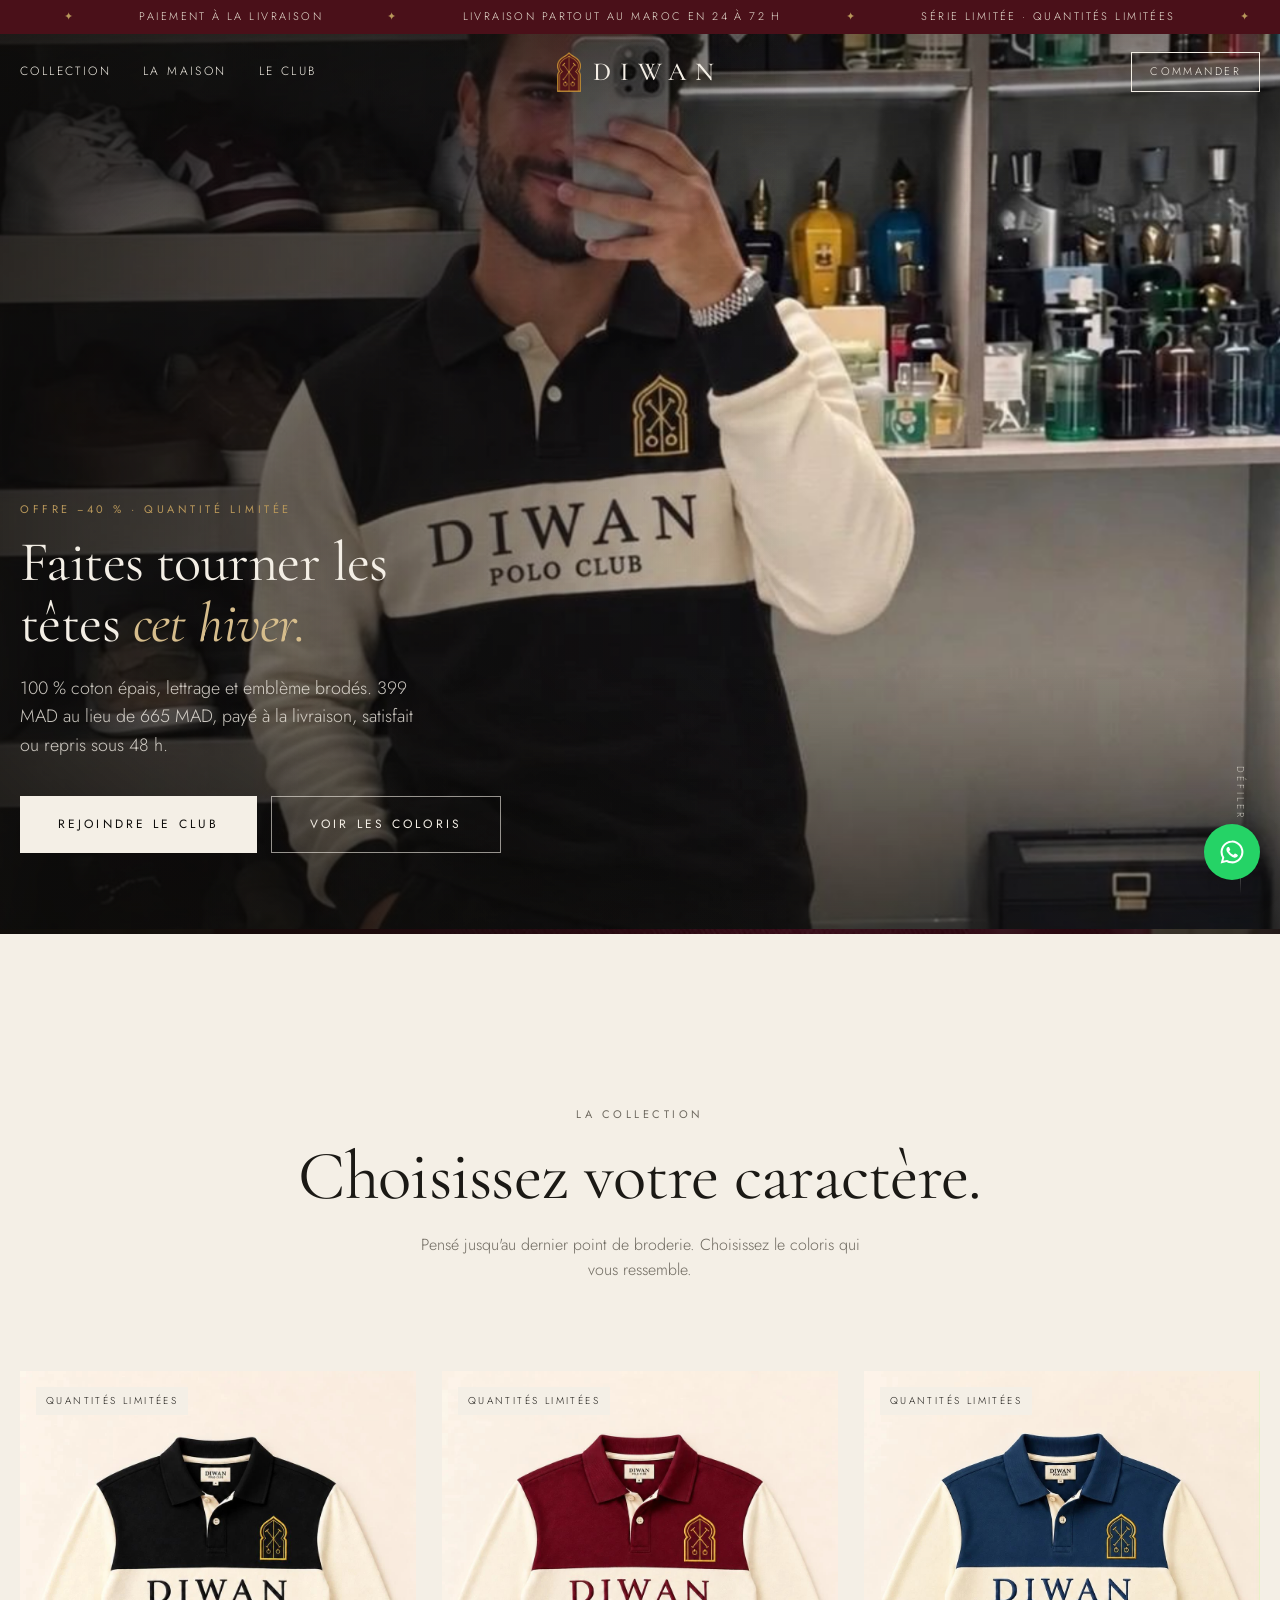
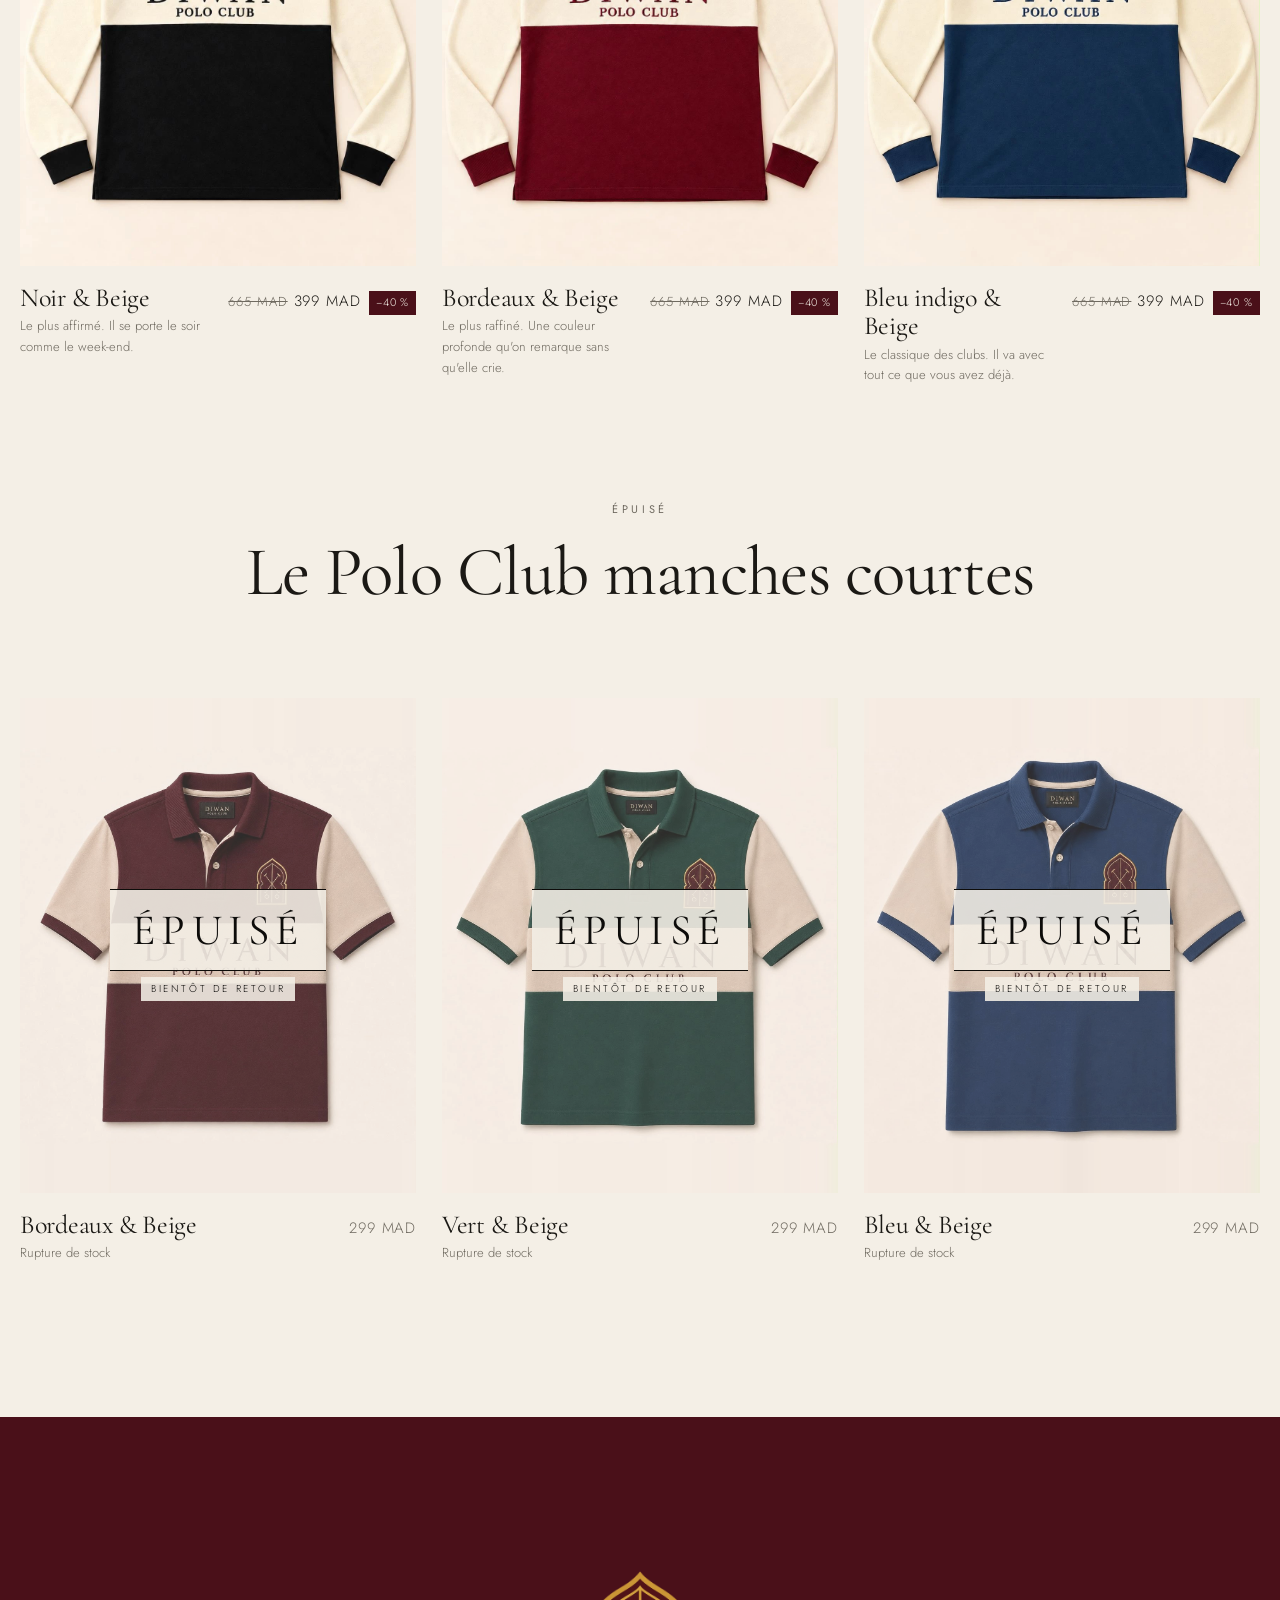
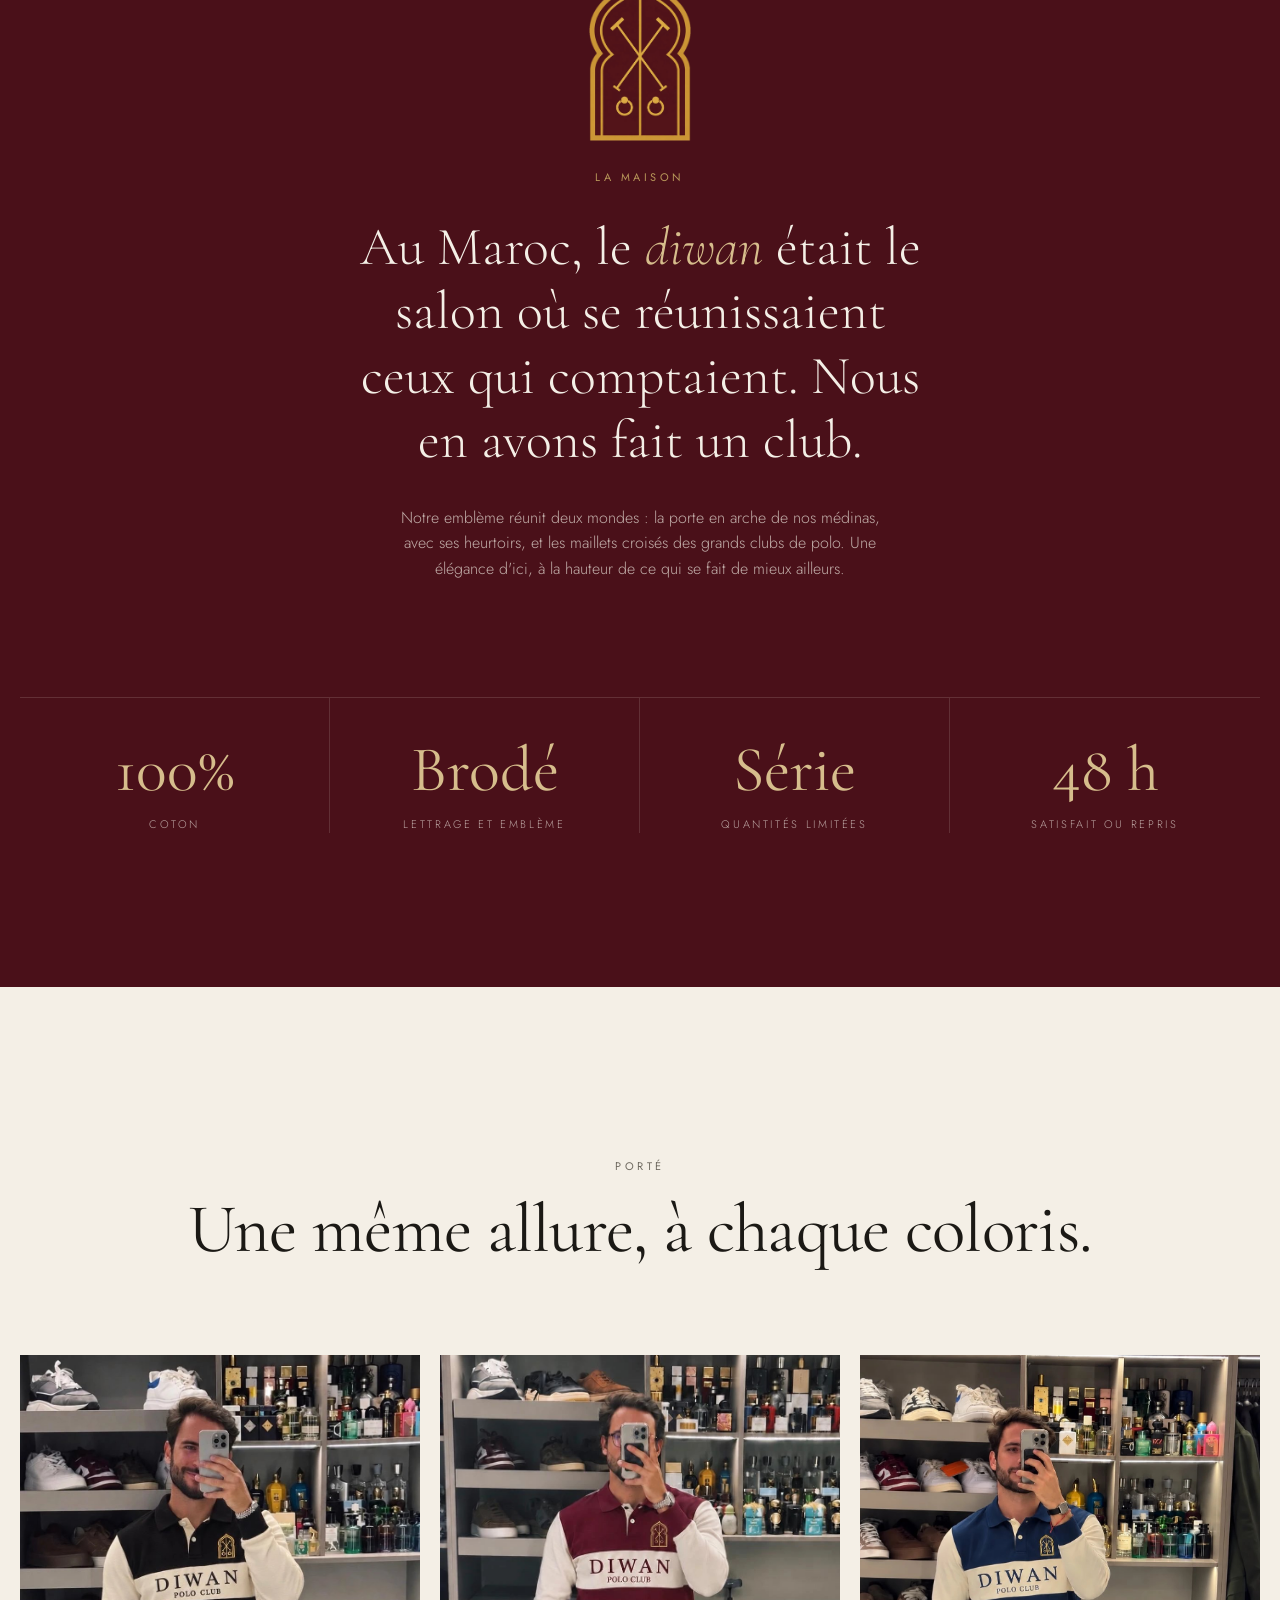
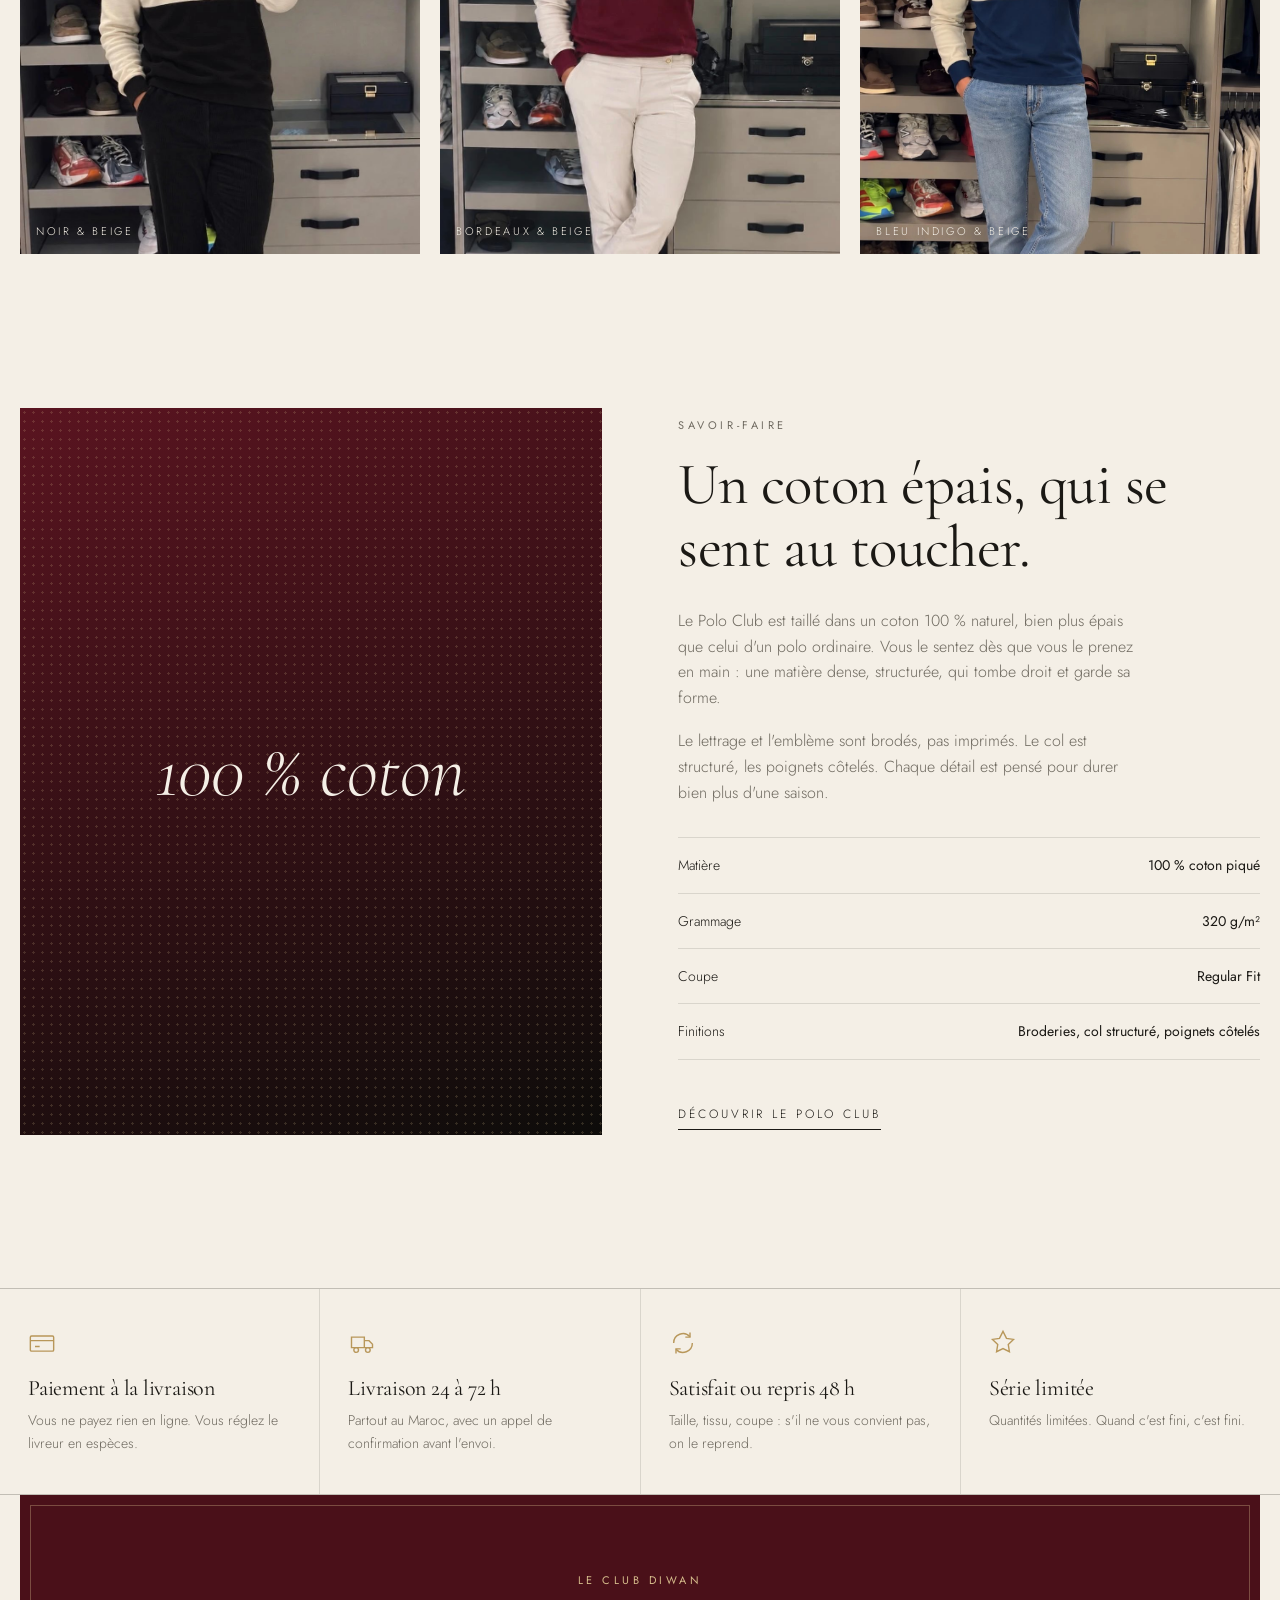
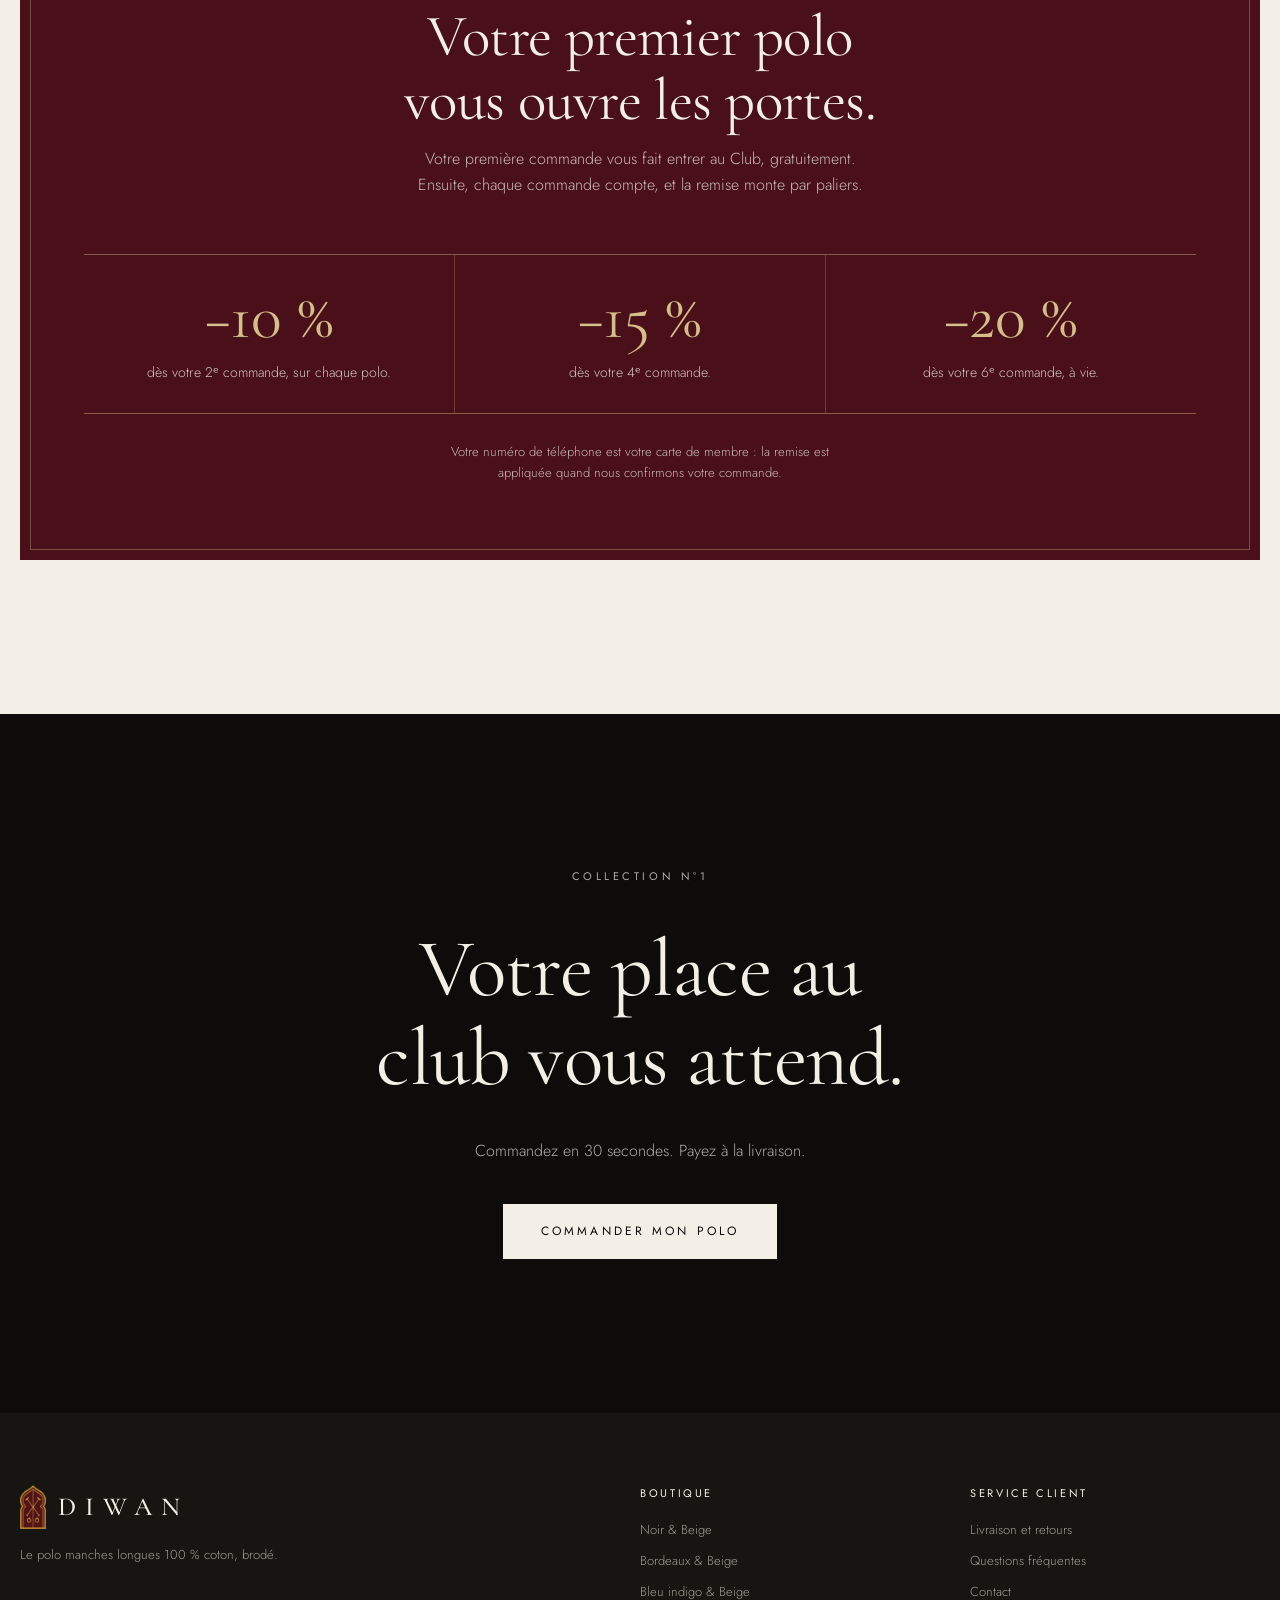
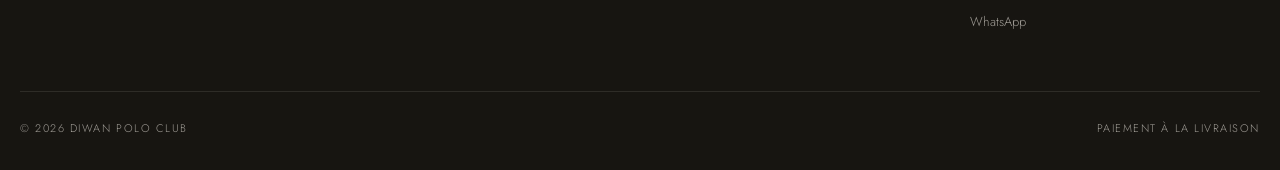
==== index.html @ 4f738c76 "Accueil : lecture de la vidéo plus robuste sur iPhone (muet et inline posés avant la source, lecture" ====
<!doctype html>
<html lang="fr">
<head>
  <meta charset="utf-8">
  <meta name="viewport" content="width=device-width, initial-scale=1, viewport-fit=cover">
  <title>DIWAN POLO CLUB · Faites tourner les têtes cet hiver</title>
  <meta name="description" content="Polo manches longues 100 % coton, épais et brodé. Série limitée, quantités limitées. Paiement à la livraison.">
  <meta property="og:title" content="DIWAN POLO CLUB">
  <meta property="og:description" content="Faites tourner les têtes cet hiver. −40 %, quantité limitée. 100 % coton, brodé, payé à la livraison.">
  <meta property="og:image" content="https://diwanclub.ma/assets/bordeaux-face.jpg">
  <link rel="canonical" href="https://diwanclub.ma/">
  <meta name="theme-color" content="#4a1019">
  <link rel="icon" type="image/png" href="assets/favicon.png">
  <link rel="apple-touch-icon" href="assets/apple-touch-icon.png">
  <link rel="preconnect" href="https://fonts.googleapis.com">
  <link rel="preconnect" href="https://fonts.gstatic.com" crossorigin>
  <link href="https://fonts.googleapis.com/css2?family=Cormorant+Garamond:ital,wght@0,400;0,500;0,600;1,400&family=Jost:wght@300;400;500&display=swap" rel="stylesheet">
  <link rel="stylesheet" href="css/style.css?v=58">
  <script type="application/ld+json">{"@context":"https://schema.org","@type":"OnlineStore","name":"DIWAN POLO CLUB","url":"https://diwanclub.ma/","logo":"https://diwanclub.ma/assets/logo.png","areaServed":"MA"}</script>
</head>
<body data-page="accueil">

  <div class="annonce"><div class="annonce-piste"></div></div>

  <header class="entete sur-video">
    <div class="wrap">
      <nav class="nav">
        <a href="#collection-section">Collection</a>
        <a href="#maison">La Maison</a>
        <a href="#club">Le Club</a>
      </nav>
      <a href="index.html" class="logo" aria-label="DIWAN POLO CLUB, accueil">
        <img class="embleme" src="assets/logo.png" alt="" width="239" height="400">
        <span>DIWAN</span>
      </a>
      <div class="entete-droite"><a href="produit.html" class="btn-entete"><span>Commander</span></a></div>
    </div>
  </header>

  <!-- HÉROS : vidéo si assets/hero.mp4 existe, sinon fondu des photos portées -->
  <section class="heros" aria-label="Présentation">
    <div class="heros-diapo"></div>
    <div class="heros-contenu wrap">
      <p class="eyebrow">Offre −40 % · quantité limitée</p>
      <h1>Faites tourner les têtes <em>cet hiver.</em></h1>
      <p class="sous">100 % coton épais, lettrage et emblème brodés. 399 MAD au lieu de 665 MAD, payé à la livraison, satisfait ou repris sous 48 h.</p>
      <div class="actions">
        <a href="produit.html" class="btn btn-clair"><span>Rejoindre le club</span></a>
        <a href="#collection-section" class="btn btn-ligne"><span>Voir les coloris</span></a>
      </div>
    </div>
    <div class="defiler">Défiler</div>
  </section>

  <!-- COLLECTION -->
  <section id="collection-section">
    <div class="wrap">
      <div class="titre-section revele">
        <p class="eyebrow">La collection</p>
        <h2>Choisissez votre caractère.</h2>
        <p>Pensé jusqu'au dernier point de broderie. Choisissez le coloris qui vous ressemble.</p>
      </div>
      <div class="collection" id="collection"></div>
      <div id="autres-modeles"></div>
    </div>
  </section>

  <!-- MANIFESTE -->
  <section class="manifeste" id="maison">
    <div class="wrap">
      <img class="logo-manifeste revele" src="assets/logo.png" alt="Emblème DIWAN POLO CLUB : une porte en arche et deux maillets croisés" width="239" height="400">
      <p class="eyebrow revele">La Maison</p>
      <blockquote class="revele d1">Au Maroc, le <em>diwan</em> était le salon où se réunissaient ceux qui comptaient. Nous en avons fait un club.</blockquote>
      <p class="manifeste-texte revele d2">Notre emblème réunit deux mondes : la porte en arche de nos médinas, avec ses heurtoirs, et les maillets croisés des grands clubs de polo. Une élégance d'ici, à la hauteur de ce qui se fait de mieux ailleurs.</p>
      <div class="chiffres">
        <div class="revele"><strong>100%</strong><span>Coton</span></div>
        <div class="revele d1"><strong>Brodé</strong><span>Lettrage et emblème</span></div>
        <div class="revele d2"><strong>Série</strong><span>Quantités limitées</span></div>
        <div class="revele d3"><strong>48 h</strong><span>Satisfait ou repris</span></div>
      </div>
    </div>
  </section>

  <!-- PORTÉS -->
  <section class="portes-section">
    <div class="wrap">
      <div class="titre-section revele">
        <p class="eyebrow">Porté</p>
        <h2>Une même allure, à chaque coloris.</h2>
      </div>
      <div class="portes" id="portes"></div>
    </div>
  </section>

  <!-- SAVOIR-FAIRE -->
  <section id="savoir-faire" style="padding-top:0">
    <div class="wrap split">
      <div class="split-visuel revele">
        <div class="trame"></div>
        <span>100 % coton</span>
      </div>
      <div class="revele d1">
        <p class="eyebrow">Savoir-faire</p>
        <h2>Un coton épais, qui se sent au toucher.</h2>
        <p>Le Polo Club est taillé dans un coton 100 % naturel, bien plus épais que celui d'un polo ordinaire. Vous le sentez dès que vous le prenez en main : une matière dense, structurée, qui tombe droit et garde sa forme.</p>
        <p>Le lettrage et l'emblème sont brodés, pas imprimés. Le col est structuré, les poignets côtelés. Chaque détail est pensé pour durer bien plus d'une saison.</p>
        <ul class="liste-fine">
          <li><span>Matière</span><b>100 % coton piqué</b></li>
          <li><span>Grammage</span><b>320 g/m²</b></li>
          <li><span>Coupe</span><b>Regular Fit</b></li>
          <li><span>Finitions</span><b>Broderies, col structuré, poignets côtelés</b></li>
        </ul>
        <a href="produit.html" class="lien-souligne">Découvrir le Polo Club</a>
      </div>
    </div>
  </section>

  <!-- ENGAGEMENTS -->
  <div class="engagements">
    <div class="revele"><svg viewBox="0 0 24 24"><rect x="2" y="6" width="20" height="13" rx="1"/><path d="M2 10h20M6 15h4"/></svg><h3>Paiement à la livraison</h3><p>Vous ne payez rien en ligne. Vous réglez le livreur en espèces.</p></div>
    <div class="revele d1"><svg viewBox="0 0 24 24"><path d="M3 7h11v9H3zM14 10h4l3 3v3h-7z"/><circle cx="7" cy="18" r="2"/><circle cx="17" cy="18" r="2"/></svg><h3>Livraison 24 à 72 h</h3><p>Partout au Maroc, avec un appel de confirmation avant l'envoi.</p></div>
    <div class="revele d2"><svg viewBox="0 0 24 24"><path d="M4 12a8 8 0 0 1 14-5.3M20 12a8 8 0 0 1-14 5.3"/><path d="M18 3v4h-4M6 21v-4h4"/></svg><h3>Satisfait ou repris 48 h</h3><p>Taille, tissu, coupe : s'il ne vous convient pas, on le reprend.</p></div>
    <div class="revele d3"><svg viewBox="0 0 24 24"><path d="M12 2l3 6 6 .9-4.5 4.3 1 6.3L12 16.8 6.5 19.5l1-6.3L3 8.9 9 8z"/></svg><h3>Série limitée</h3><p>Quantités limitées. Quand c'est fini, c'est fini.</p></div>
  </div>

  <!-- LE CLUB -->
  <section class="club" id="club">
    <div class="wrap">
      <div class="club-carte revele">
        <p class="eyebrow">Le Club DIWAN</p>
        <h2>Votre premier polo vous ouvre les portes.</h2>
        <p>Votre première commande vous fait entrer au Club, gratuitement. Ensuite, chaque commande compte, et la remise monte par paliers.</p>
        <div class="club-etapes">
          <div><strong>−10 %</strong><span>dès votre 2ᵉ commande, sur chaque polo.</span></div>
          <div><strong>−15 %</strong><span>dès votre 4ᵉ commande.</span></div>
          <div><strong>−20 %</strong><span>dès votre 6ᵉ commande, à vie.</span></div>
        </div>
        <p class="club-note">Votre numéro de téléphone est votre carte de membre : la remise est appliquée quand nous confirmons votre commande.</p>
      </div>
    </div>
  </section>

  <!-- APPEL FINAL -->
  <section class="appel">
    <div class="wrap">
      <p class="eyebrow revele">Collection N°1</p>
      <h2 class="revele d1">Votre place au club vous attend.</h2>
      <p class="revele d2">Commandez en 30 secondes. Payez à la livraison.</p>
      <a href="produit.html" class="btn btn-clair revele d3"><span>Commander mon polo</span></a>
    </div>
  </section>

  <footer class="pied">
    <div class="wrap">
      <div class="pied-grille">
        <div>
          <div class="logo"><img class="embleme" src="assets/logo.png" alt="" width="239" height="400"><span>DIWAN</span></div>
          <p>Le polo manches longues 100 % coton, brodé.</p>
        </div>
        <div>
          <h4>Boutique</h4>
          <ul><li><a href="produit.html?coloris=noir">Noir & Beige</a></li><li><a href="produit.html?coloris=bordeaux">Bordeaux & Beige</a></li><li><a href="produit.html?coloris=marine">Bleu indigo & Beige</a></li></ul>
        </div>
        <div>
          <h4>Service client</h4>
          <ul><li><a href="livraison-retours.html">Livraison et retours</a></li><li><a href="faq.html">Questions fréquentes</a></li><li><a href="contact.html">Contact</a></li><li><a class="lien-wa" href="#">WhatsApp</a></li></ul>
        </div>
      </div>
      <div class="pied-bas"><span>© <span data-annee></span> DIWAN POLO CLUB</span><span>Paiement à la livraison</span></div>
    </div>
  </footer>

  <a class="wa" href="#" target="_blank" rel="noopener" aria-label="Nous écrire sur WhatsApp">
    <svg viewBox="0 0 32 32"><path d="M16 3a13 13 0 0 0-11.2 19.6L3 29l6.6-1.7A13 13 0 1 0 16 3zm0 23.7a10.7 10.7 0 0 1-5.5-1.5l-.4-.2-3.9 1 1-3.8-.2-.4A10.7 10.7 0 1 1 16 26.7zm5.9-8c-.3-.2-1.9-.9-2.2-1s-.5-.2-.7.2-.8 1-1 1.2-.4.2-.7.1a8.8 8.8 0 0 1-4.4-3.8c-.3-.6.3-.5 1-1.7.1-.2 0-.4 0-.5l-1-2.4c-.3-.6-.5-.5-.7-.5h-.6a1.2 1.2 0 0 0-.9.4 3.6 3.6 0 0 0-1.1 2.7 6.3 6.3 0 0 0 1.3 3.3 14.4 14.4 0 0 0 5.5 4.9c2 .9 2.8 1 3.9.8a3.3 3.3 0 0 0 2.1-1.5 2.7 2.7 0 0 0 .2-1.5c-.1-.1-.3-.2-.6-.3z"/></svg>
  </a>

  <script src="js/config.js?v=58"></script>
  <script src="js/app.js?v=58"></script>
</body>
</html>
---- css/style.css ----
:root {
  --noir: #0d0c0a;
  --bordeaux: #4a1019;
  --noir-2: #171511;
  --creme: #f4efe6;
  --creme-2: #e9e2d4;
  --or: #b8975a;
  --or-clair: #d6bd8c;
  --texte: #1b1915;
  --gris: #6f6a60;
  --ligne: rgba(27, 25, 21, 0.12);
  --serif: "Cormorant Garamond", "Times New Roman", serif;
  --sans: "Jost", "Helvetica Neue", Arial, sans-serif;
  --ease: cubic-bezier(0.22, 1, 0.36, 1);
}

* { box-sizing: border-box; margin: 0; padding: 0; }
html { scroll-behavior: smooth; }
body {
  font-family: var(--sans);
  font-weight: 300;
  color: var(--texte);
  background: var(--creme);
  line-height: 1.6;
  -webkit-font-smoothing: antialiased;
  overflow-x: hidden;
}
img, video, svg { display: block; max-width: 100%; }
a { color: inherit; text-decoration: none; }
button { font: inherit; cursor: pointer; border: 0; background: none; color: inherit; }

.wrap { width: min(1240px, 100% - 32px); margin-inline: auto; }
.eyebrow {
  font-size: 11px; letter-spacing: 0.32em; text-transform: uppercase; font-weight: 400; color: var(--or);
}
.serif { font-family: var(--serif); font-weight: 400; }
h1, h2, h3 { font-family: var(--serif); font-weight: 400; line-height: 1.08; letter-spacing: -0.01em; }

/* ---------- Bandeau + en-tête ---------- */
.annonce {
  background: var(--noir); color: var(--creme-2); font-size: 11px; letter-spacing: 0.22em;
  text-transform: uppercase; overflow: hidden; white-space: nowrap; height: 34px; display: flex; align-items: center;
}
.annonce-piste { display: inline-flex; gap: 64px; animation: defile 38s linear infinite; padding-left: 64px; }
.annonce-piste span::before { content: "✦"; color: var(--or); margin-right: 64px; }
@keyframes defile { to { transform: translateX(-50%); } }

.entete {
  position: sticky; top: 0; z-index: 50; transition: background 0.5s var(--ease), color 0.5s var(--ease), border-color 0.5s;
  border-bottom: 1px solid transparent;
}
.entete.sur-video { position: absolute; left: 0; right: 0; top: 34px; color: var(--creme); }
.entete.solide { position: fixed; top: 0; background: rgba(244, 239, 230, 0.94); color: var(--texte); backdrop-filter: blur(14px); border-color: var(--ligne); }
.entete.page { background: var(--creme); border-color: var(--ligne); }
.entete .wrap { display: grid; grid-template-columns: 1fr auto 1fr; align-items: center; height: 76px; }
.logo { font-family: var(--serif); font-size: 26px; letter-spacing: 0.34em; text-align: center; font-weight: 500; }
.nav { display: flex; gap: 32px; font-size: 12px; letter-spacing: 0.2em; text-transform: uppercase; }
.nav a { position: relative; }
.nav a::after { content: ""; position: absolute; left: 0; bottom: -4px; height: 1px; width: 0; background: currentColor; transition: width 0.4s var(--ease); }
.nav a:hover::after { width: 100%; }
.entete-droite { display: flex; justify-content: flex-end; }
.btn-entete { font-size: 11px; letter-spacing: 0.22em; text-transform: uppercase; border: 1px solid currentColor; padding: 10px 18px; transition: 0.3s; }
.btn-entete:hover { background: currentColor; }
.btn-entete:hover span { color: var(--noir); }
.entete.solide .btn-entete:hover span, .entete.page .btn-entete:hover span { color: var(--creme); }

/* ---------- Boutons ---------- */
.btn {
  display: inline-flex; align-items: center; justify-content: center; gap: 12px;
  padding: 18px 38px; font-size: 12px; letter-spacing: 0.26em; text-transform: uppercase; font-weight: 400;
  position: relative; overflow: hidden; transition: color 0.5s var(--ease);
}
.btn::before { content: ""; position: absolute; inset: 0; transform: translateY(101%); transition: transform 0.5s var(--ease); z-index: 0; }
.btn > * { position: relative; z-index: 1; }
.btn-clair { background: var(--creme); color: var(--noir); }
.btn-clair::before { background: var(--or); }
.btn-clair:hover::before { transform: translateY(0); }
.btn-ligne { border: 1px solid rgba(244, 239, 230, 0.6); color: var(--creme); }
.btn-ligne::before { background: var(--creme); }
.btn-ligne:hover { color: var(--noir); }
.btn-ligne:hover::before { transform: translateY(0); }
.btn-noir { background: var(--noir); color: var(--creme); width: 100%; padding: 22px; font-size: 13px; }
.btn-noir::before { background: var(--or); }
.btn-noir:hover::before { transform: translateY(0); }
.btn-noir:disabled { opacity: 0.6; cursor: wait; }

/* ---------- Héros vidéo ---------- */
.heros { position: relative; height: 100svh; min-height: 640px; background: var(--noir); color: var(--creme); overflow: hidden; }
.heros video, .heros .heros-anim { position: absolute; inset: 0; width: 100%; height: 100%; object-fit: cover; }
.heros video { opacity: 0; transition: opacity 1.4s var(--ease); }
.heros video.pret { opacity: 1; }
.heros::after { content: ""; position: absolute; inset: 0; background: linear-gradient(180deg, rgba(13,12,10,.45) 0%, rgba(13,12,10,.05) 40%, rgba(13,12,10,.7) 100%); }
.heros-anim { background: radial-gradient(ellipse at 70% 40%, #5a1420 0%, var(--noir) 65%); display: grid; place-items: center; }
.heros-anim svg { width: min(46vh, 70vw); opacity: 0.9; animation: flotte 9s ease-in-out infinite; filter: drop-shadow(0 40px 60px rgba(0,0,0,.6)); }
@keyframes flotte { 50% { transform: translateY(-14px) rotate(-1deg); } }
.heros-contenu { position: absolute; inset: auto 0 0 0; z-index: 2; padding-bottom: clamp(48px, 9vh, 110px); }
.heros h1 { font-size: clamp(46px, 8.4vw, 128px); max-width: 12ch; margin: 18px 0 28px; }
.heros h1 em { font-style: italic; color: var(--or-clair); }
.heros p.sous { font-size: clamp(15px, 1.4vw, 18px); max-width: 44ch; color: rgba(244,239,230,.82); margin-bottom: 36px; }
.heros .actions { display: flex; gap: 14px; flex-wrap: wrap; }
.defiler { position: absolute; right: 32px; bottom: 40px; z-index: 2; writing-mode: vertical-rl; font-size: 10px; letter-spacing: .3em; text-transform: uppercase; color: rgba(244,239,230,.7); display: flex; align-items: center; gap: 14px; }
.defiler::after { content: ""; width: 1px; height: 60px; background: linear-gradient(var(--creme), transparent); animation: goutte 2.2s var(--ease) infinite; }
@keyframes goutte { 0% { transform: scaleY(0); transform-origin: top; } 50% { transform: scaleY(1); transform-origin: top; } 51% { transform-origin: bottom; } 100% { transform: scaleY(0); transform-origin: bottom; } }

/* ---------- Sections ---------- */
section { padding: clamp(80px, 12vw, 160px) 0; }
.titre-section { text-align: center; margin-bottom: clamp(48px, 7vw, 88px); }
.titre-section h2 { font-size: clamp(38px, 5.4vw, 72px); margin-top: 16px; }
.titre-section p { color: var(--gris); max-width: 52ch; margin: 18px auto 0; }

.collection { display: grid; grid-template-columns: repeat(3, 1fr); gap: clamp(14px, 2vw, 28px); }
.carte { display: block; group: carte; }
.carte-visuel { aspect-ratio: 4 / 5; background: var(--creme-2); position: relative; overflow: hidden; }
.carte-visuel > * { position: absolute; inset: 0; width: 100%; height: 100%; object-fit: cover; transition: transform 1.2s var(--ease); }
.carte:hover .carte-visuel > * { transform: scale(1.05); }
.carte-visuel .polo-svg { padding: 14%; }
.carte-tag { position: absolute; top: 16px; left: 16px; z-index: 2; font-size: 10px; letter-spacing: .24em; text-transform: uppercase; background: var(--creme); padding: 6px 10px; }
.carte-voir { position: absolute; left: 16px; right: 16px; bottom: 16px; z-index: 2; background: var(--noir); color: var(--creme); text-align: center; padding: 14px; font-size: 11px; letter-spacing: .26em; text-transform: uppercase; transform: translateY(calc(100% + 20px)); transition: transform .6s var(--ease); }
.carte:hover .carte-voir { transform: translateY(0); }
.carte-info { display: flex; justify-content: space-between; align-items: baseline; padding-top: 18px; gap: 12px; }
.carte-info h3 { font-size: 26px; }
.carte-info small { display: block; color: var(--gris); font-size: 13px; margin-top: 4px; font-family: var(--sans); }
.carte-prix { font-size: 15px; letter-spacing: .06em; white-space: nowrap; }
.pastilles { display: flex; gap: 6px; margin-top: 10px; }
.pastilles i { width: 12px; height: 12px; border-radius: 50%; border: 1px solid var(--ligne); }

/* Manifeste */
.manifeste { background: var(--noir); color: var(--creme); text-align: center; }
.manifeste blockquote { font-family: var(--serif); font-size: clamp(30px, 4.2vw, 58px); line-height: 1.2; max-width: 22ch; margin: 28px auto 0; }
.manifeste blockquote em { color: var(--or-clair); }
.chiffres { display: grid; grid-template-columns: repeat(4, 1fr); margin-top: clamp(64px, 9vw, 120px); border-top: 1px solid rgba(244,239,230,.14); }
.chiffres div { padding: 40px 12px 0; border-right: 1px solid rgba(244,239,230,.14); }
.chiffres div:last-child { border-right: 0; }
.chiffres strong { display: block; font-family: var(--serif); font-weight: 400; font-size: clamp(40px, 5vw, 68px); color: var(--or-clair); line-height: 1; }
.chiffres span { font-size: 11px; letter-spacing: .24em; text-transform: uppercase; color: rgba(244,239,230,.66); display: block; margin-top: 14px; }

/* Atelier split */
.split { display: grid; grid-template-columns: 1fr 1fr; gap: clamp(32px, 6vw, 100px); align-items: center; }
.split-visuel { aspect-ratio: 4/5; background: linear-gradient(160deg, #5a1420, var(--noir)); position: relative; overflow: hidden; display: grid; place-items: center; color: var(--creme); }
.split-visuel .trame { position: absolute; inset: 0; opacity: .18; background-image: radial-gradient(circle, var(--or-clair) 1px, transparent 1.4px); background-size: 9px 9px; }
.split-visuel span { position: relative; font-family: var(--serif); font-size: clamp(40px, 6vw, 84px); font-style: italic; }
.split h2 { font-size: clamp(36px, 4.6vw, 62px); margin: 18px 0 28px; }
.split p { color: var(--gris); margin-bottom: 18px; max-width: 52ch; }
.liste-fine { list-style: none; margin: 32px 0 40px; border-top: 1px solid var(--ligne); }
.liste-fine li { display: flex; justify-content: space-between; padding: 16px 0; border-bottom: 1px solid var(--ligne); font-size: 14px; }
.liste-fine li b { font-weight: 400; }
.lien-souligne { font-size: 12px; letter-spacing: .24em; text-transform: uppercase; border-bottom: 1px solid currentColor; padding-bottom: 6px; }

/* Engagements */
.engagements { display: grid; grid-template-columns: repeat(4, 1fr); gap: 1px; background: var(--ligne); border-block: 1px solid var(--ligne); }
.engagements div { background: var(--creme); padding: 40px 28px; }
.engagements svg { width: 28px; height: 28px; stroke: var(--or); fill: none; stroke-width: 1.2; margin-bottom: 20px; }
.engagements h3 { font-size: 22px; margin-bottom: 8px; }
.engagements p { font-size: 14px; color: var(--gris); }

/* Appel final */
.appel { background: var(--noir); color: var(--creme); text-align: center; position: relative; overflow: hidden; }
.appel h2 { font-size: clamp(42px, 6.4vw, 92px); max-width: 14ch; margin: 22px auto 36px; }
.appel p { color: rgba(244,239,230,.7); margin-bottom: 40px; }

/* Pied */
.pied { background: var(--noir-2); color: rgba(244,239,230,.62); padding: 72px 0 32px; font-size: 13px; }
.pied-grille { display: grid; grid-template-columns: 2fr 1fr 1fr; gap: 40px; padding-bottom: 48px; border-bottom: 1px solid rgba(244,239,230,.1); }
.pied .logo { text-align: left; color: var(--creme); margin-bottom: 16px; }
.pied h4 { font-size: 11px; letter-spacing: .24em; text-transform: uppercase; color: var(--creme); font-weight: 400; margin-bottom: 18px; }
.pied li { list-style: none; margin-bottom: 10px; }
.pied-bas { padding-top: 28px; display: flex; justify-content: space-between; gap: 16px; flex-wrap: wrap; font-size: 11px; letter-spacing: .14em; text-transform: uppercase; }

/* Bouton WhatsApp */
.wa { position: fixed; right: 20px; bottom: 20px; z-index: 60; width: 56px; height: 56px; border-radius: 50%; background: #25d366; display: grid; place-items: center; box-shadow: 0 10px 30px rgba(0,0,0,.25); transition: transform .3s; }
.wa:hover { transform: scale(1.08); }
.wa svg { width: 28px; height: 28px; fill: #fff; }

/* Apparition au défilement */
.revele { opacity: 0; transform: translateY(36px); transition: opacity 1.1s var(--ease), transform 1.1s var(--ease); }
.revele.vu { opacity: 1; transform: none; }
.revele.d1 { transition-delay: .12s; } .revele.d2 { transition-delay: .24s; } .revele.d3 { transition-delay: .36s; }

/* ============================================================
   PAGE PRODUIT
   ============================================================ */
.fil { font-size: 11px; letter-spacing: .2em; text-transform: uppercase; color: var(--gris); padding: 22px 0; }
.fil a:hover { color: var(--texte); }
.offre-haut { text-align: center; font-size: 15px; color: var(--texte); padding: 12px 0; line-height: 1.4; }
.offre-haut b { color: var(--bordeaux); font-weight: 600; }
.offre-haut s { color: var(--gris); }
.offre-haut small { display: block; font-size: 12px; color: var(--gris); }
.produit { display: grid; grid-template-columns: 1.15fr 1fr; gap: clamp(28px, 5vw, 80px); align-items: start; padding-bottom: 80px; }
.galerie { display: grid; grid-template-columns: 76px 1fr; gap: 14px; position: sticky; top: 96px; }
.vignettes { display: flex; flex-direction: column; gap: 10px; }
.vignettes button { aspect-ratio: 4/5; background: var(--creme-2); border: 1px solid transparent; overflow: hidden; padding: 0; }
.vignettes button.actif { border-color: var(--texte); }
.vignettes button > * { width: 100%; height: 100%; object-fit: cover; }
.vignettes .polo-svg { padding: 12%; }
.visuel-principal { aspect-ratio: 4/5; background: var(--creme-2); position: relative; overflow: hidden; }
.visuel-principal > img, .visuel-principal > .polo-svg { position: absolute; inset: 0; width: 100%; height: 100%; object-fit: cover; transition: opacity .5s; }
.visuel-principal .polo-svg { padding: 12%; }
.badge-serie { position: absolute; top: 18px; left: 18px; z-index: 2; background: var(--noir); color: var(--creme); font-size: 10px; letter-spacing: .24em; text-transform: uppercase; padding: 8px 12px; }

.achat h1 { font-size: clamp(40px, 4.6vw, 62px); margin: 12px 0 6px; }
.achat .accroche { font-family: var(--serif); font-style: italic; font-size: 22px; color: var(--gris); margin-bottom: 22px; }
.ligne-prix { display: flex; align-items: baseline; gap: 14px; margin-bottom: 8px; }
.ligne-prix .prix { font-size: 26px; letter-spacing: .02em; font-weight: 400; }
.ligne-prix s { color: var(--gris); }
.ligne-prix .eco { font-size: 11px; letter-spacing: .18em; text-transform: uppercase; color: var(--or); }
.stock { display: flex; align-items: center; gap: 10px; font-size: 13px; color: var(--gris); margin: 14px 0 28px; }
.stock-barre { flex: 0 0 120px; height: 3px; background: var(--creme-2); position: relative; }
.stock-barre i { position: absolute; inset: 0 auto 0 0; background: var(--or); }
.point-vivant { width: 8px; height: 8px; border-radius: 50%; background: #3f8f5a; box-shadow: 0 0 0 0 rgba(63,143,90,.6); animation: pulse 2s infinite; }
@keyframes pulse { 70% { box-shadow: 0 0 0 10px rgba(63,143,90,0); } 100% { box-shadow: 0 0 0 0 rgba(63,143,90,0); } }

.choix { margin-bottom: 26px; }
.choix-titre { display: flex; justify-content: space-between; font-size: 11px; letter-spacing: .22em; text-transform: uppercase; margin-bottom: 12px; }
.choix-titre button { text-decoration: underline; text-underline-offset: 4px; letter-spacing: .14em; color: var(--gris); }
.choix-titre em { font-style: normal; color: var(--gris); letter-spacing: .08em; text-transform: none; font-size: 13px; }
.couleurs { display: flex; gap: 12px; }
.couleurs button { width: 38px; height: 38px; border-radius: 50%; border: 1px solid var(--ligne); outline: 1px solid transparent; outline-offset: 3px; transition: outline-color .2s; }
.couleurs button.actif { outline-color: var(--texte); }
.tailles { display: grid; grid-template-columns: repeat(5, 1fr); gap: 8px; }
.tailles button { border: 1px solid var(--ligne); padding: 14px 0; font-size: 14px; transition: .2s; }
.tailles button:hover { border-color: var(--texte); }
.tailles button.actif { background: var(--noir); color: var(--creme); border-color: var(--noir); }
.offres { display: grid; gap: 10px; }
.offre { display: grid; grid-template-columns: auto 1fr auto; gap: 14px; align-items: center; border: 1px solid var(--ligne); padding: 16px 18px; text-align: left; position: relative; transition: .25s; background: transparent; }
.offre.actif { border-color: var(--texte); background: #fbf8f2; }
.offre .radio { width: 18px; height: 18px; border-radius: 50%; border: 1px solid var(--texte); display: grid; place-items: center; }
.offre.actif .radio::after { content: ""; width: 10px; height: 10px; border-radius: 50%; background: var(--texte); }
.offre b { font-weight: 400; font-size: 15px; display: block; }
.offre small { color: var(--gris); font-size: 12px; }
.offre .p { text-align: right; font-size: 16px; }
.offre .p s { display: block; font-size: 12px; color: var(--gris); }
.offre .ruban { position: absolute; top: -9px; right: 16px; background: var(--or); color: var(--noir); font-size: 9px; letter-spacing: .2em; text-transform: uppercase; padding: 3px 8px; }

.formulaire { border: 1px solid var(--texte); padding: 26px 22px 22px; margin-top: 30px; background: #fbf8f2; position: relative; }
.formulaire-titre { position: absolute; top: -11px; left: 50%; transform: translateX(-50%); background: #fbf8f2; padding: 0 14px; font-size: 11px; letter-spacing: .24em; text-transform: uppercase; white-space: nowrap; }
.champ { margin-bottom: 12px; }
.champ label { display: block; font-size: 11px; letter-spacing: .16em; text-transform: uppercase; color: var(--gris); margin-bottom: 6px; }
.champ input, .champ select { width: 100%; padding: 14px 14px; border: 1px solid var(--ligne); background: #fff; font: inherit; font-size: 15px; color: var(--texte); border-radius: 0; -webkit-appearance: none; appearance: none; }
.champ select { background-image: linear-gradient(45deg, transparent 50%, var(--texte) 50%), linear-gradient(135deg, var(--texte) 50%, transparent 50%); background-position: calc(100% - 20px) 50%, calc(100% - 15px) 50%; background-size: 5px 5px; background-repeat: no-repeat; }
.champ input:focus, .champ select:focus { outline: none; border-color: var(--texte); }
.champ.erreur input, .champ.erreur select { border-color: #a33a2a; }
.champ .msg { color: #a33a2a; font-size: 12px; margin-top: 4px; display: none; }
.champ.erreur .msg { display: block; }
.deux { display: grid; grid-template-columns: 1fr 1fr; gap: 12px; }
.recap { display: flex; justify-content: space-between; padding: 14px 0; margin: 6px 0 14px; border-top: 1px solid var(--ligne); font-size: 14px; }
.recap b { font-weight: 400; font-size: 18px; }
.sous-cta { text-align: center; font-size: 12px; color: var(--gris); margin-top: 12px; }

.assurances { display: grid; grid-template-columns: repeat(3, 1fr); gap: 8px; margin-top: 20px; }
.assurances div { text-align: center; font-size: 11px; letter-spacing: .06em; color: var(--gris); padding: 14px 6px; border: 1px solid var(--ligne); }
.assurances svg { width: 22px; height: 22px; margin: 0 auto 8px; stroke: var(--texte); fill: none; stroke-width: 1.2; }

.accordeon { border-top: 1px solid var(--ligne); margin-top: 30px; }
.accordeon details { border-bottom: 1px solid var(--ligne); }
.accordeon summary { list-style: none; cursor: pointer; display: flex; justify-content: space-between; padding: 18px 0; font-size: 12px; letter-spacing: .22em; text-transform: uppercase; }
.accordeon summary::-webkit-details-marker { display: none; }
.accordeon summary::after { content: "+"; font-size: 18px; line-height: 1; transition: transform .3s; }
.accordeon details[open] summary::after { transform: rotate(45deg); }
.accordeon .contenu { padding: 0 0 20px; font-size: 14px; color: var(--gris); }
.accordeon .contenu li { margin-left: 18px; margin-bottom: 4px; }

/* Lettre de vente */
.lettre { background: #fbf8f2; border-block: 1px solid var(--ligne); }
.lettre-corps { max-width: 720px; margin-inline: auto; font-size: 18px; line-height: 1.8; }
.lettre-corps h2 { font-size: clamp(36px, 4.8vw, 60px); text-align: center; margin: 18px 0 40px; }
.lettre-corps p { margin-bottom: 22px; }
.lettre-corps p.grand { font-family: var(--serif); font-size: 26px; line-height: 1.45; }
.lettre-corps strong { font-weight: 500; }
.lettre-corps .souligne { background: linear-gradient(transparent 62%, rgba(184,151,90,.35) 62%); }
.puces { list-style: none; margin: 34px 0; }
.puces li { padding: 16px 0 16px 40px; border-bottom: 1px solid var(--ligne); position: relative; }
.puces li::before { content: "✦"; position: absolute; left: 6px; top: 16px; color: var(--or); }
.signature { font-family: var(--serif); font-style: italic; font-size: 28px; margin-top: 34px; }
.ps { margin-top: 40px; padding-top: 28px; border-top: 1px solid var(--ligne); font-size: 16px; }
.ps b { font-weight: 500; }

.comparatif { width: 100%; border-collapse: collapse; font-size: 15px; }
.comparatif th, .comparatif td { padding: 18px 14px; border-bottom: 1px solid var(--ligne); text-align: center; }
.comparatif th { font-weight: 400; font-size: 11px; letter-spacing: .2em; text-transform: uppercase; color: var(--gris); }
.comparatif td:first-child, .comparatif th:first-child { text-align: left; }
.comparatif .nous { background: var(--noir); color: var(--creme); }
.comparatif th.nous { color: var(--or-clair); }
.oui { color: var(--or); } .non { color: #b0a99c; }

.garantie { display: grid; grid-template-columns: auto 1fr; gap: 36px; align-items: center; border: 1px solid var(--texte); padding: clamp(28px, 4vw, 56px); max-width: 900px; margin-inline: auto; }
.sceau { width: 130px; height: 130px; border-radius: 50%; border: 1px solid var(--or); display: grid; place-items: center; text-align: center; font-family: var(--serif); font-size: 18px; line-height: 1.15; color: var(--or); position: relative; }
.sceau::before { content: ""; position: absolute; inset: 6px; border-radius: 50%; border: 1px dashed var(--or); }
.garantie h3 { font-size: 34px; margin-bottom: 12px; }
.garantie p { color: var(--gris); }

.avis-grille { display: grid; grid-template-columns: repeat(3, 1fr); gap: 20px; }
.avis-carte { background: #fbf8f2; padding: 30px; border: 1px solid var(--ligne); }
.etoiles { color: var(--or); letter-spacing: 4px; margin-bottom: 14px; }
.avis-carte p { font-family: var(--serif); font-size: 20px; line-height: 1.45; margin-bottom: 18px; }
.avis-carte small { font-size: 11px; letter-spacing: .18em; text-transform: uppercase; color: var(--gris); }

.faq { max-width: 820px; margin-inline: auto; }
.faq .accordeon summary { font-family: var(--serif); text-transform: none; letter-spacing: 0; font-size: 22px; }
.faq .accordeon .contenu { font-size: 16px; }

.barre-collante { position: fixed; left: 0; right: 0; bottom: 0; z-index: 55; background: var(--creme); border-top: 1px solid var(--ligne); padding: 12px 16px; display: none; align-items: center; gap: 14px; transform: translateY(100%); transition: transform .5s var(--ease); }
.barre-collante.visible { transform: none; }
.barre-collante .info { flex: 1; font-size: 13px; line-height: 1.3; }
.barre-collante .info b { font-weight: 400; display: block; font-family: var(--serif); font-size: 18px; }
.barre-collante .btn { padding: 16px 22px; width: auto; }

.tableau-tailles { width: 100%; border-collapse: collapse; font-size: 14px; }
.tableau-tailles th, .tableau-tailles td { border-bottom: 1px solid var(--ligne); padding: 12px 8px; text-align: center; }
.tableau-tailles th { font-weight: 400; font-size: 11px; letter-spacing: .14em; text-transform: uppercase; color: var(--gris); }

dialog { border: 0; padding: 0; max-width: min(640px, calc(100% - 32px)); width: 100%; background: var(--creme); color: var(--texte); margin: auto; }
dialog::backdrop { background: rgba(13,12,10,.6); backdrop-filter: blur(4px); }
.dialog-corps { padding: 36px 28px; position: relative; }
.dialog-corps h3 { font-size: 34px; margin-bottom: 20px; }
.fermer { position: absolute; top: 14px; right: 18px; font-size: 26px; line-height: 1; }

/* Merci */
.merci { min-height: 100svh; display: grid; place-items: center; text-align: center; padding: 120px 16px 80px; }
.merci h1 { font-size: clamp(48px, 7vw, 96px); margin: 20px 0; }
.merci p { color: var(--gris); max-width: 46ch; margin: 0 auto 14px; }
.merci .boite { border: 1px solid var(--ligne); background: #fbf8f2; padding: 24px; margin: 36px auto; max-width: 460px; text-align: left; font-size: 14px; }
.merci .boite div { display: flex; justify-content: space-between; padding: 8px 0; border-bottom: 1px solid var(--ligne); gap: 16px; }
.merci .boite div:last-child { border: 0; }
.coche { width: 76px; height: 76px; border-radius: 50%; border: 1px solid var(--or); display: grid; place-items: center; margin: 0 auto; }
.coche svg { width: 32px; stroke: var(--or); fill: none; stroke-width: 1.4; stroke-dasharray: 40; animation: trace 1s .3s var(--ease) backwards; }
@keyframes trace { to { stroke-dashoffset: 0; } }

/* ============================================================
   MOBILE
   ============================================================ */
@media (max-width: 900px) {
  .nav { display: none; }
  .entete .wrap { grid-template-columns: 1fr auto; height: 64px; }
  .logo { text-align: left; font-size: 20px; letter-spacing: .28em; }
  .entete .wrap > .nav { display: none; }
  .collection { grid-template-columns: 1fr; gap: 44px; }
  .carte-voir { transform: none; }
  .chiffres { grid-template-columns: repeat(2, 1fr); }
  .chiffres div { padding: 32px 12px; border-bottom: 1px solid rgba(244,239,230,.14); }
  .chiffres div:nth-child(2) { border-right: 0; }
  .split { grid-template-columns: 1fr; }
  .engagements { grid-template-columns: 1fr 1fr; }
  .pied-grille { grid-template-columns: 1fr; }
  .produit { grid-template-columns: 1fr; }
  .galerie { position: static; grid-template-columns: 1fr; margin-inline: -16px; }
  .vignettes { flex-direction: row; order: 2; padding-inline: 16px; overflow-x: auto; }
  .vignettes button { flex: 0 0 64px; }
  .avis-grille { grid-template-columns: 1fr; }
  .garantie { grid-template-columns: 1fr; text-align: center; justify-items: center; }
  .barre-collante { display: flex; }
  .wa { bottom: 88px; }
  .defiler { display: none; }
  .comparatif { font-size: 13px; }
  .comparatif th, .comparatif td { padding: 14px 6px; }
  .lettre-corps { font-size: 17px; }
}
@media (max-width: 520px) {
  .engagements { grid-template-columns: 1fr; }
  .heros .actions .btn { width: 100%; }
  .deux { grid-template-columns: 1fr; }
}
@media (prefers-reduced-motion: reduce) {
  *, *::before, *::after { animation: none !important; transition: none !important; }
  .revele { opacity: 1; transform: none; }
}

/* ============================================================
   DIWAN — compléments
   ============================================================ */
.logo { display: inline-flex; align-items: center; justify-content: center; gap: 12px; }
.embleme { width: 18px; height: 24px; fill: none; stroke: var(--or); stroke-width: 1.4; }
@media (max-width: 900px) { .logo { justify-content: flex-start; } }

/* Héros : diaporama photos portées avec zoom lent façon vidéo */
.heros-diapo { position: absolute; inset: 0; }
.diapo { position: absolute; inset: 0; opacity: 0; transition: opacity 1.8s var(--ease); }
.diapo.actif { opacity: 1; }
.diapo img { width: 100%; height: 100%; object-fit: cover; object-position: center 30%; transform: scale(1.12); }
.diapo.actif img { animation: kenburns 7s linear forwards; }
@keyframes kenburns { from { transform: scale(1.12) translateY(0); } to { transform: scale(1.02) translateY(-1.5%); } }
.diapo.dessin { background: radial-gradient(ellipse at 68% 42%, #5a1420 0%, var(--noir) 62%); display: grid; place-items: center; }
.diapo.dessin .polo-svg { width: min(52vh, 74vw); margin-left: 18vw; filter: drop-shadow(0 40px 60px rgba(0,0,0,.6)); animation: flotte 9s ease-in-out infinite; }
@media (max-width: 900px) { .diapo.dessin .polo-svg { width: 58vw; margin: -40vh 0 0; } }
.heros video { z-index: 0; }
.heros-contenu, .defiler { z-index: 2; }
.heros::after { z-index: 1; }

/* Cartes : deuxième photo au survol */
.carte-visuel .survol { opacity: 0; transition: opacity .8s var(--ease), transform 1.2s var(--ease); }
.carte:hover .carte-visuel .survol { opacity: 1; }
.carte-visuel .carte-tag, .carte-visuel .carte-voir { position: absolute; z-index: 3; inset: auto; }
.carte-visuel .carte-tag { top: 16px; left: 16px; width: auto; height: auto; }
.carte-visuel .carte-voir { left: 16px; right: 16px; bottom: 16px; width: auto; height: auto; }

.manifeste-texte { max-width: 54ch; margin: 32px auto 0; color: rgba(244,239,230,.7); }

/* Portés */
.portes-section { padding-bottom: 0; }
.portes { display: grid; grid-template-columns: repeat(3, 1fr); gap: clamp(10px, 1.6vw, 22px); }
.portes figure { aspect-ratio: 4/5; position: relative; overflow: hidden; background: var(--creme-2); }
.portes figure img, .portes figure .polo-svg { position: absolute; inset: 0; width: 100%; height: 100%; object-fit: cover; }
.portes figure .polo-svg { padding: 14%; }
.portes figcaption { position: absolute; left: 16px; bottom: 14px; font-size: 11px; letter-spacing: .24em; text-transform: uppercase; color: var(--creme); text-shadow: 0 1px 8px rgba(0,0,0,.5); }
@media (max-width: 900px) { .portes { grid-template-columns: 1fr 1fr 1fr; } }

/* Produit */
.note-serie { display: flex; align-items: center; gap: 10px; font-size: 13px; color: var(--gris); margin: 12px 0 30px; }
.phrase-coloris { font-family: var(--serif); font-style: italic; font-size: 18px; color: var(--gris); margin-top: 12px; }
.ligne-article { display: grid; grid-template-columns: 1fr; gap: 10px; padding: 14px 0; border-bottom: 1px solid var(--ligne); }
.ligne-article:first-child { padding-top: 4px; }
.ligne-article .num { font-size: 11px; letter-spacing: .2em; text-transform: uppercase; color: var(--gris); }
.mini-coloris { display: flex; gap: 10px; }
.mini-coloris button { width: 30px; height: 30px; border-radius: 50%; border: 1px solid var(--ligne); outline: 1px solid transparent; outline-offset: 3px; }
.mini-coloris button.actif { outline-color: var(--texte); }
.mini-tailles { display: grid; grid-template-columns: repeat(5, 1fr); gap: 6px; }
.mini-tailles button { border: 1px solid var(--ligne); padding: 10px 0; font-size: 13px; background: #fff; }
.mini-tailles button.actif { background: var(--noir); color: var(--creme); border-color: var(--noir); }
#lignes { margin-bottom: 18px; }
.msg-taille { color: #a33a2a; font-size: 13px; margin: -8px 0 14px; }
.recap small { display: block; font-size: 12px; color: var(--gris); }
.visuel-principal > img { object-fit: cover; }
.vignettes button img { width: 100%; height: 100%; object-fit: cover; }

.lettre-corps .sous-titre-lettre { font-size: clamp(28px, 3.4vw, 40px); margin: 48px 0 18px; }
.cta-lettre { margin: 44px 0 10px; }
.signature-nom { font-size: 12px; letter-spacing: .2em; text-transform: uppercase; color: var(--gris); }
.lien-inline { text-decoration: underline; text-underline-offset: 3px; color: var(--texte); font-size: inherit; }

.merci h1 #prenom { font-style: italic; }

/* Héros vidéo : le texte reste lisible sans masquer le polo */
.heros::after { background: linear-gradient(180deg, rgba(13,12,10,.5) 0%, rgba(13,12,10,0) 22%, rgba(13,12,10,0) 48%, rgba(13,12,10,.85) 84%, rgba(13,12,10,.95) 100%); }
@media (max-width: 900px) {
  /* Sur téléphone : la vidéo occupe le haut, le texte est posé dessous sur fond noir */
  .heros video, .heros-diapo { height: 60%; }
  .heros video { object-position: center 25%; }
  .heros::after { background: linear-gradient(180deg, rgba(13,12,10,.5) 0%, rgba(13,12,10,0) 16%, rgba(13,12,10,0) 44%, var(--noir) 60%); }
  .heros h1 { font-size: 38px; margin: 10px 0 14px; }
  .heros p.sous { font-size: 14px; margin-bottom: 20px; }
  .heros-contenu { padding-bottom: 28px; }
  .heros .actions { gap: 10px; }
  .heros .actions .btn { padding: 15px 20px; }
}

/* Photos réelles : remplissent leur cadre */
.visuel-principal img, .carte-visuel img, .portes figure img { position: absolute; inset: 0; width: 100%; height: 100%; object-fit: cover; object-position: center top; }
.vignettes button { position: relative; }
.vignettes button img { position: absolute; inset: 0; width: 100%; height: 100%; object-fit: cover; object-position: center top; }
.carte-visuel img { transition: transform 1.2s var(--ease), opacity .8s var(--ease); }
.carte:hover .carte-visuel img { transform: scale(1.04); }

/* Portés sur téléphone : carrousel à faire glisser */
.portes-section { padding-bottom: clamp(80px, 12vw, 160px); }
@media (max-width: 900px) {
  .portes { display: flex; overflow-x: auto; scroll-snap-type: x mandatory; gap: 12px; margin-inline: -16px; padding-inline: 16px; scrollbar-width: none; }
  .portes::-webkit-scrollbar { display: none; }
  .portes figure { flex: 0 0 76%; scroll-snap-align: center; }
  .portes figure.revele { opacity: 1; transform: none; }
}

/* Logo officiel */
img.embleme { width: auto; height: 40px; stroke: none; }
@media (max-width: 900px) { img.embleme { height: 34px; } }
.pied .logo img.embleme { height: 44px; }
.logo-manifeste { width: auto; height: clamp(110px, 14vw, 170px); margin: 0 auto 28px; }

/* Noir + bordeaux : le noir porte le site, le bordeaux signe la marque */
.annonce { background: var(--bordeaux); }
.manifeste { background: var(--bordeaux); }
.badge-serie { background: var(--bordeaux); }
.btn-noir::before { background: var(--bordeaux); }
.btn-clair:hover { color: var(--creme); }
.btn-clair::before { background: var(--bordeaux); }
.diapo.dessin { background: var(--noir); }

/* Le Club */
.club { padding-top: 0; }
.club-carte { background: var(--bordeaux); color: var(--creme); padding: clamp(40px, 6vw, 88px) clamp(22px, 5vw, 72px); text-align: center; position: relative; overflow: hidden; }
.club-carte::before { content: ""; position: absolute; inset: 10px; border: 1px solid rgba(214,189,140,.35); pointer-events: none; }
.club-carte .eyebrow { color: var(--or-clair); }
.club-carte h2 { font-size: clamp(34px, 4.6vw, 60px); max-width: 18ch; margin: 16px auto 14px; }
.club-carte > p { color: rgba(244,239,230,.75); max-width: 52ch; margin: 0 auto; }
.club-etapes { display: grid; grid-template-columns: repeat(3, 1fr); gap: 1px; background: rgba(214,189,140,.25); margin: clamp(32px, 5vw, 56px) 0 28px; border-block: 1px solid rgba(214,189,140,.25); }
.club-etapes div { background: var(--bordeaux); padding: 30px 18px; }
.club-etapes strong { display: block; font-family: var(--serif); font-weight: 400; font-size: clamp(40px, 5vw, 64px); line-height: 1; color: var(--or-clair); }
.club-etapes span { display: block; margin-top: 12px; font-size: 14px; color: rgba(244,239,230,.8); }
.club-note { font-size: 13px !important; }
@media (max-width: 700px) { .club-etapes { grid-template-columns: 1fr; } }
.ligne-club { display: flex; gap: 10px; align-items: baseline; font-size: 14px; background: #fbf8f2; border-left: 2px solid var(--bordeaux); padding: 12px 14px; margin: 0 0 28px; }
.ligne-club b { font-weight: 500; color: var(--bordeaux); }
.case-club { display: flex; gap: 12px; align-items: flex-start; font-size: 14px; padding: 14px; border: 1px solid var(--ligne); background: #fff; margin-bottom: 12px; cursor: pointer; }
.case-club input { width: 18px; height: 18px; margin-top: 2px; accent-color: var(--bordeaux); flex: none; }
.case-club b { font-weight: 500; }
.club-merci { border: 1px solid var(--bordeaux); color: var(--bordeaux); padding: 16px; max-width: 460px; margin: 0 auto 24px !important; }

/* Stock */
.mini-tailles button:disabled { opacity: .35; text-decoration: line-through; cursor: not-allowed; background: transparent; }
.ligne-article .num .reste { font-style: normal; color: var(--bordeaux); margin-left: 10px; letter-spacing: .06em; }

/* Arguments et étapes dans le bloc d'achat */
.raisons { list-style: none; margin: 0 0 22px; border-top: 1px solid var(--ligne); }
.raisons li { padding: 11px 0 11px 22px; border-bottom: 1px solid var(--ligne); font-size: 14px; position: relative; color: var(--gris); }
.raisons li::before { content: "✦"; position: absolute; left: 0; top: 11px; color: var(--or); font-size: 12px; }
.raisons b { font-weight: 500; color: var(--texte); }
.etapes { margin: 6px 0 4px; padding-left: 26px; font-size: 13px; color: var(--gris); }
.etapes li { margin-bottom: 4px; padding-left: 4px; }
.etapes li::marker { color: var(--or); font-weight: 500; }
.etapes b { font-weight: 500; color: var(--texte); }
.btn-noir .btn-txt { white-space: nowrap; font-size: 12px; letter-spacing: .18em; }

/* Prix de lancement */
.ligne-prix s { font-size: 17px; color: var(--gris); }
.lancement { display: inline-block; font-size: 12px; letter-spacing: .04em; background: var(--bordeaux); color: var(--creme); padding: 8px 12px; margin: 2px 0 14px; }
.lancement b { font-weight: 500; color: var(--or-clair); }
.carte-prix s { color: var(--gris); font-size: 13px; }

/* Fenêtre de commande */
#dlg-commande { max-width: min(560px, calc(100% - 24px)); max-height: calc(100dvh - 24px); overflow: auto; }
.dialog-commande { padding: 28px 22px 22px; }
.dialog-commande .formulaire { border: 0; padding: 0; margin: 0; background: transparent; }
.titre-commande { font-size: 32px; margin: 4px 0 18px; }
#ouvrir-commande { margin-top: 8px; }
@media (max-width: 900px) {
  #dlg-commande { max-width: 100%; width: 100%; height: 100dvh; max-height: 100dvh; margin: 0; }
  .dialog-commande { padding: 22px 16px calc(env(safe-area-inset-bottom) + 24px); }
}

/* Héros : le texte ne doit jamais chevaucher le polo */
.heros h1 { max-width: 14ch; }
@media (max-width: 900px) {
  .heros video, .heros-diapo { height: 54%; }
  .heros::after { background: linear-gradient(180deg, rgba(13,12,10,.5) 0%, rgba(13,12,10,0) 16%, rgba(13,12,10,0) 40%, var(--noir) 54%); }
  .heros h1 { font-size: 34px; max-width: 100%; margin: 8px 0 12px; }
  .heros p.sous { font-size: 13.5px; margin-bottom: 16px; }
  .heros-contenu { padding-bottom: 22px; }
}
@media (max-width: 900px) and (max-height: 700px) {
  .heros video, .heros-diapo { height: 46%; }
  .heros::after { background: linear-gradient(180deg, rgba(13,12,10,.5) 0%, rgba(13,12,10,0) 16%, rgba(13,12,10,0) 34%, var(--noir) 46%); }
}

.lancement { font-size: 13px; }
.lancement b:first-child { font-size: 15px; }
.carte-prix .pct { display: inline-block; font-style: normal; font-size: 11px; letter-spacing: .08em; background: var(--bordeaux); color: var(--creme); padding: 3px 7px; margin-left: 8px; vertical-align: middle; }

/* Prix sur une ligne, note de série lisible */
.ligne-prix { flex-wrap: wrap; row-gap: 4px; }
.ligne-prix .prix, .ligne-prix s { white-space: nowrap; }
.note-serie { display: block; }
.note-serie .point-vivant { display: inline-block; vertical-align: middle; margin-right: 8px; }

/* Barre d'achat toujours visible (téléphone et ordinateur) */
body[data-page="produit"] { padding-bottom: 84px; }
body[data-page="produit"] .barre-collante { display: flex; padding: 12px max(16px, calc((100% - 1240px) / 2)); padding-bottom: calc(12px + env(safe-area-inset-bottom)); box-shadow: 0 -8px 30px rgba(13,12,10,.08); }
.barre-collante .info s { font-family: var(--sans); font-size: 13px; color: var(--gris); margin-left: 6px; }
.barre-collante .btn span { white-space: nowrap; }
body[data-page="produit"] .wa { bottom: 96px; }
@media (min-width: 901px) {
  .barre-collante .info { font-size: 14px; }
  .barre-collante .info b { display: inline; margin-right: 12px; font-size: 22px; }
  .barre-collante .btn { padding: 18px 40px; }
}
@media (max-width: 380px) {
  .barre-collante .btn { padding: 15px 14px; font-size: 11px; letter-spacing: .14em; }
}

.barre-collante .info { display: flex; flex-direction: column; gap: 1px; min-width: 0; }
.barre-collante .info span { white-space: nowrap; overflow: hidden; text-overflow: ellipsis; }
.barre-collante .barre-prix s { font-size: 12px; color: var(--gris); margin: 0; }
.barre-collante .barre-prix strong { font-weight: 500; color: var(--texte); }
@media (min-width: 901px) {
  .barre-collante .info { flex-direction: row; align-items: baseline; gap: 14px; }
}

/* Pastilles : anneau doré bien visible, y compris sur le noir */
.couleurs button, .mini-coloris button { border: 1px solid rgba(13,12,10,.18); outline: 2px solid transparent; outline-offset: 3px; transition: outline-color .2s, transform .2s; }
.couleurs button.actif, .mini-coloris button.actif { outline-color: var(--or); transform: scale(1.06); box-shadow: 0 0 0 1px var(--creme) inset; }
/* Lignes du pack */
.ligne-article .num { display: flex; justify-content: space-between; align-items: baseline; gap: 10px; }
.ligne-article .num b { font-weight: 500; color: var(--texte); letter-spacing: .12em; }
.ligne-article .retirer { font-size: 11px; letter-spacing: .14em; text-transform: uppercase; color: var(--gris); text-decoration: underline; text-underline-offset: 3px; padding: 4px 0; }
.ligne-article .retirer:hover { color: #a33a2a; }

/* Polo sans taille : signalé en rouge */
.ligne-article.manque .mini-tailles button { border-color: #c0564a; }
.ligne-article.manque .num span { color: #a33a2a; }
#err-taille { margin: 4px 0 16px; font-weight: 500; }

/* Lettre : marges latérales comme le reste du site */
.lettre-corps { width: min(720px, 100% - 32px); }

/* Barre d'achat sur petit écran : le prix ne doit jamais être coupé */
@media (max-width: 600px) {
  body[data-page="produit"] .barre-collante { gap: 10px; padding-left: 14px; padding-right: 14px; }
  .barre-collante .info { flex: 1 1 auto; }
  .barre-collante .info b { font-size: 16px; }
  .barre-collante .info span { font-size: 12px; }
  .barre-collante .barre-prix strong { font-size: 14px; }
  .barre-collante .btn { flex: 0 0 auto; padding: 15px 14px; font-size: 11px; letter-spacing: .1em; }
}

/* Héros sur ordinateur : titre à taille raisonnable, lisible sur la vidéo */
@media (min-width: 901px) {
  .heros h1 { font-size: clamp(40px, 4.4vw, 68px); max-width: 15ch; margin: 14px 0 20px; }
  .heros::after { background:
    linear-gradient(90deg, rgba(13,12,10,.78) 0%, rgba(13,12,10,.45) 38%, rgba(13,12,10,0) 62%),
    linear-gradient(180deg, rgba(13,12,10,.45) 0%, rgba(13,12,10,0) 22%, rgba(13,12,10,0) 70%, rgba(13,12,10,.6) 100%); }
  .heros p.sous { max-width: 40ch; }
}

/* iPhone : Safari zoome sur toute case de formulaire en dessous de 16 px et reste zoomé ensuite
   (page qui déborde, barre d'achat au milieu de l'écran). On reste à 16 px minimum. */
input, select, textarea { font-size: 16px !important; }
html { -webkit-text-size-adjust: 100%; text-size-adjust: 100%; }

/* Rebond en bas de page sur iPhone : la couleur du pied de page plutôt qu'une bande crème */
html { background: var(--noir-2); }
body { background: var(--creme); }

/* Autres modèles (épuisés) */
.autre-modele { margin-top: clamp(64px, 9vw, 120px); }
.carte.epuise .carte-visuel img { filter: saturate(.75); }
.carte.epuise .carte-tag { background: var(--noir); color: var(--creme); }
.carte.epuise .carte-prix { color: var(--gris); }
.carte-visuel img.vue { opacity: 0; transition: opacity .5s var(--ease), transform 1.2s var(--ease); }
.carte-visuel img.vue.actif { opacity: 1; }
.carte-vues { position: absolute; top: 16px; right: 16px; z-index: 3; display: flex; gap: 4px; }
.carte-vues button { font: inherit; font-size: 10px; letter-spacing: .18em; text-transform: uppercase; background: rgba(244,239,230,.85); color: var(--noir); border: 0; padding: 6px 9px; cursor: pointer; }
.carte-vues button.actif { background: var(--noir); color: var(--creme); }
.carte-visuel .carte-vues { inset: auto; top: 16px; right: 16px; width: auto; height: auto; transform: none !important; }

/* Épuisé : voile et grand libellé sur l'image */
.carte-visuel .voile-epuise { position: absolute; inset: 0; z-index: 2; display: flex; flex-direction: column; align-items: center; justify-content: center; gap: 6px; background: rgba(244,239,230,.18); pointer-events: none; transform: none !important; }
.voile-epuise b { font-family: var(--serif); font-weight: 400; font-size: clamp(30px, 3.4vw, 46px); letter-spacing: .14em; text-transform: uppercase; color: var(--noir); background: rgba(244,239,230,.88); padding: 6px 22px 4px; border-top: 1px solid var(--noir); border-bottom: 1px solid var(--noir); }
.voile-epuise small { font-size: 10px; letter-spacing: .26em; text-transform: uppercase; color: var(--noir); background: rgba(244,239,230,.88); padding: 4px 10px; }
.badge-epuise { position: absolute; top: 16px; left: 16px; z-index: 2; background: var(--noir); color: var(--creme); font-size: 11px; letter-spacing: .24em; text-transform: uppercase; padding: 8px 12px; }
.bloc-epuise { border: 1px solid var(--ligne); padding: 22px; margin: 22px 0; background: #fbf8f2; }
.bloc-epuise h2 { font-size: 26px; margin-bottom: 8px; }
.bloc-epuise p { color: var(--gris); font-size: 14px; margin-bottom: 16px; }
.alerte-msg { font-size: 14px; margin-top: 10px; }
.alerte-msg.erreur { color: #9b1c1c; }
.alerte-msg.ok { color: #1d5c37; font-size: 15px; }
.prix-epuise { font-size: 22px; color: var(--gris); }

/* Merci : confirmation WhatsApp */
.btn-wa { background: #1fa855; color: #fff; width: 100%; padding: 20px; font-size: 13px; display: inline-flex; gap: 10px; justify-content: center; align-items: center; }
.btn-wa::before { background: #178a45; }
.btn-wa:hover::before { transform: translateY(0); }
.wa-pourquoi { max-width: 460px; margin: 18px auto 14px; font-size: 15px; }
#wa-confirmer { margin-bottom: 26px; }

/* Lien dans une phrase : pas de style de bouton */
.sous-cta .lien-souligne { font-size: inherit; letter-spacing: normal; text-transform: none; padding-bottom: 0; }
/* Pages d'aide */
.page-texte { max-width: 760px; padding-top: 48px; padding-bottom: 72px; }
.page-texte h1 { font-family: var(--serif); font-size: clamp(34px, 6vw, 52px); font-weight: 400; margin: 8px 0 24px; }
.page-texte h2 { font-family: var(--serif); font-size: 26px; font-weight: 500; margin: 32px 0 10px; }
.page-texte p, .page-texte li { line-height: 1.7; margin-bottom: 10px; }
.page-texte ul { padding-left: 20px; list-style: disc; }
.page-texte a:not(.btn) { text-decoration: underline; text-underline-offset: 3px; }
.page-texte .accordeon { margin: 8px 0 28px; }
.page-cta { margin-top: 28px; }
.btn-wa-page { background: #1f9d55; color: #fff; }

/* Avis clients avec photo */
.avis-carte { padding: 0; overflow: hidden; display: flex; flex-direction: column; margin: 0; }
.avis-carte figcaption { padding: 22px 24px 24px; display: flex; flex-direction: column; flex: 1; }
.avis-photo { width: 100%; aspect-ratio: 4 / 5; object-fit: cover; display: block; background: var(--creme-2); }
.avis-carte .avis-traduction { font-family: var(--sans); font-size: 13px; color: var(--gris); margin: -10px 0 16px; line-height: 1.5; }
.avis-verifie { margin-top: 10px; font-size: 11px; letter-spacing: .14em; text-transform: uppercase; color: var(--vert, #2f7a4f); }
@media (min-width: 900px) { .avis-grille { grid-template-columns: repeat(4, 1fr); } }

/* Première image de la vidéo pendant le chargement */
.heros-diapo { background-size: cover; background-position: center; }
@media (max-width: 700px) { .heros-diapo { background-position: center 25%; } }
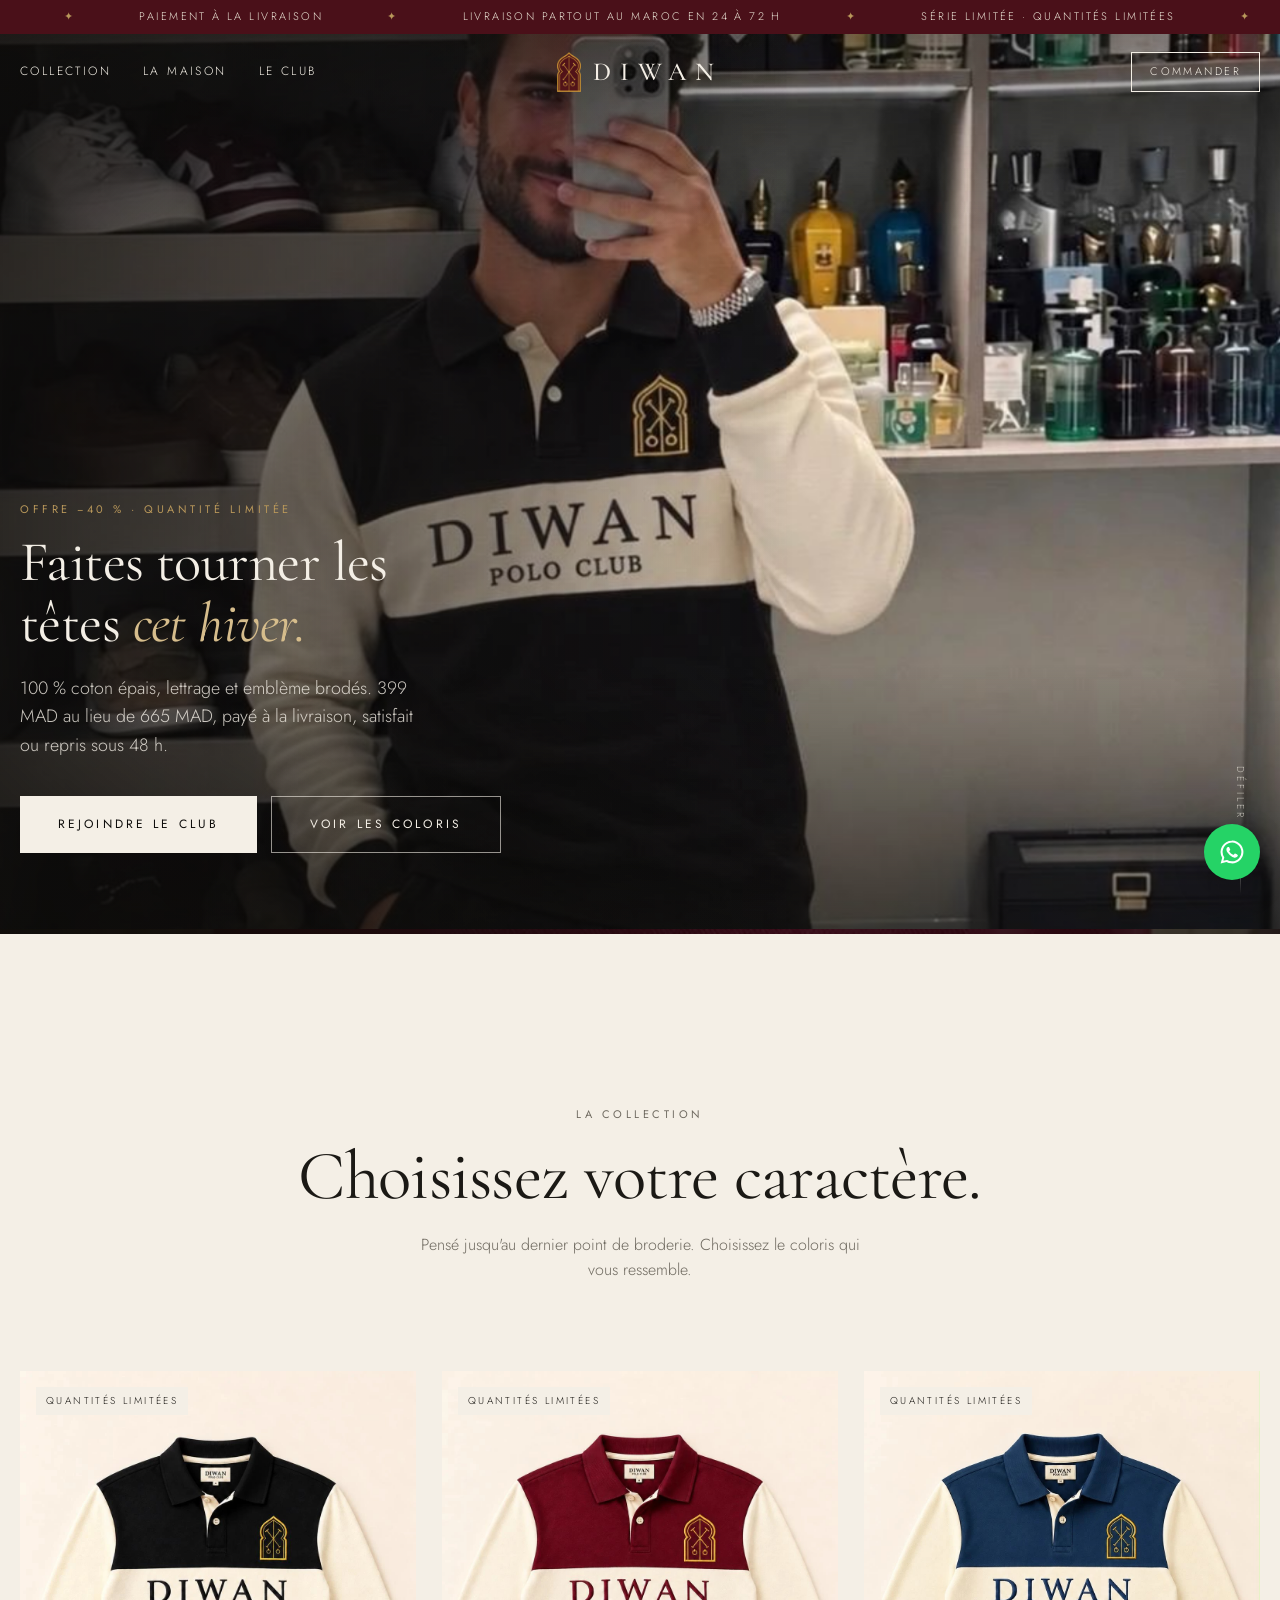
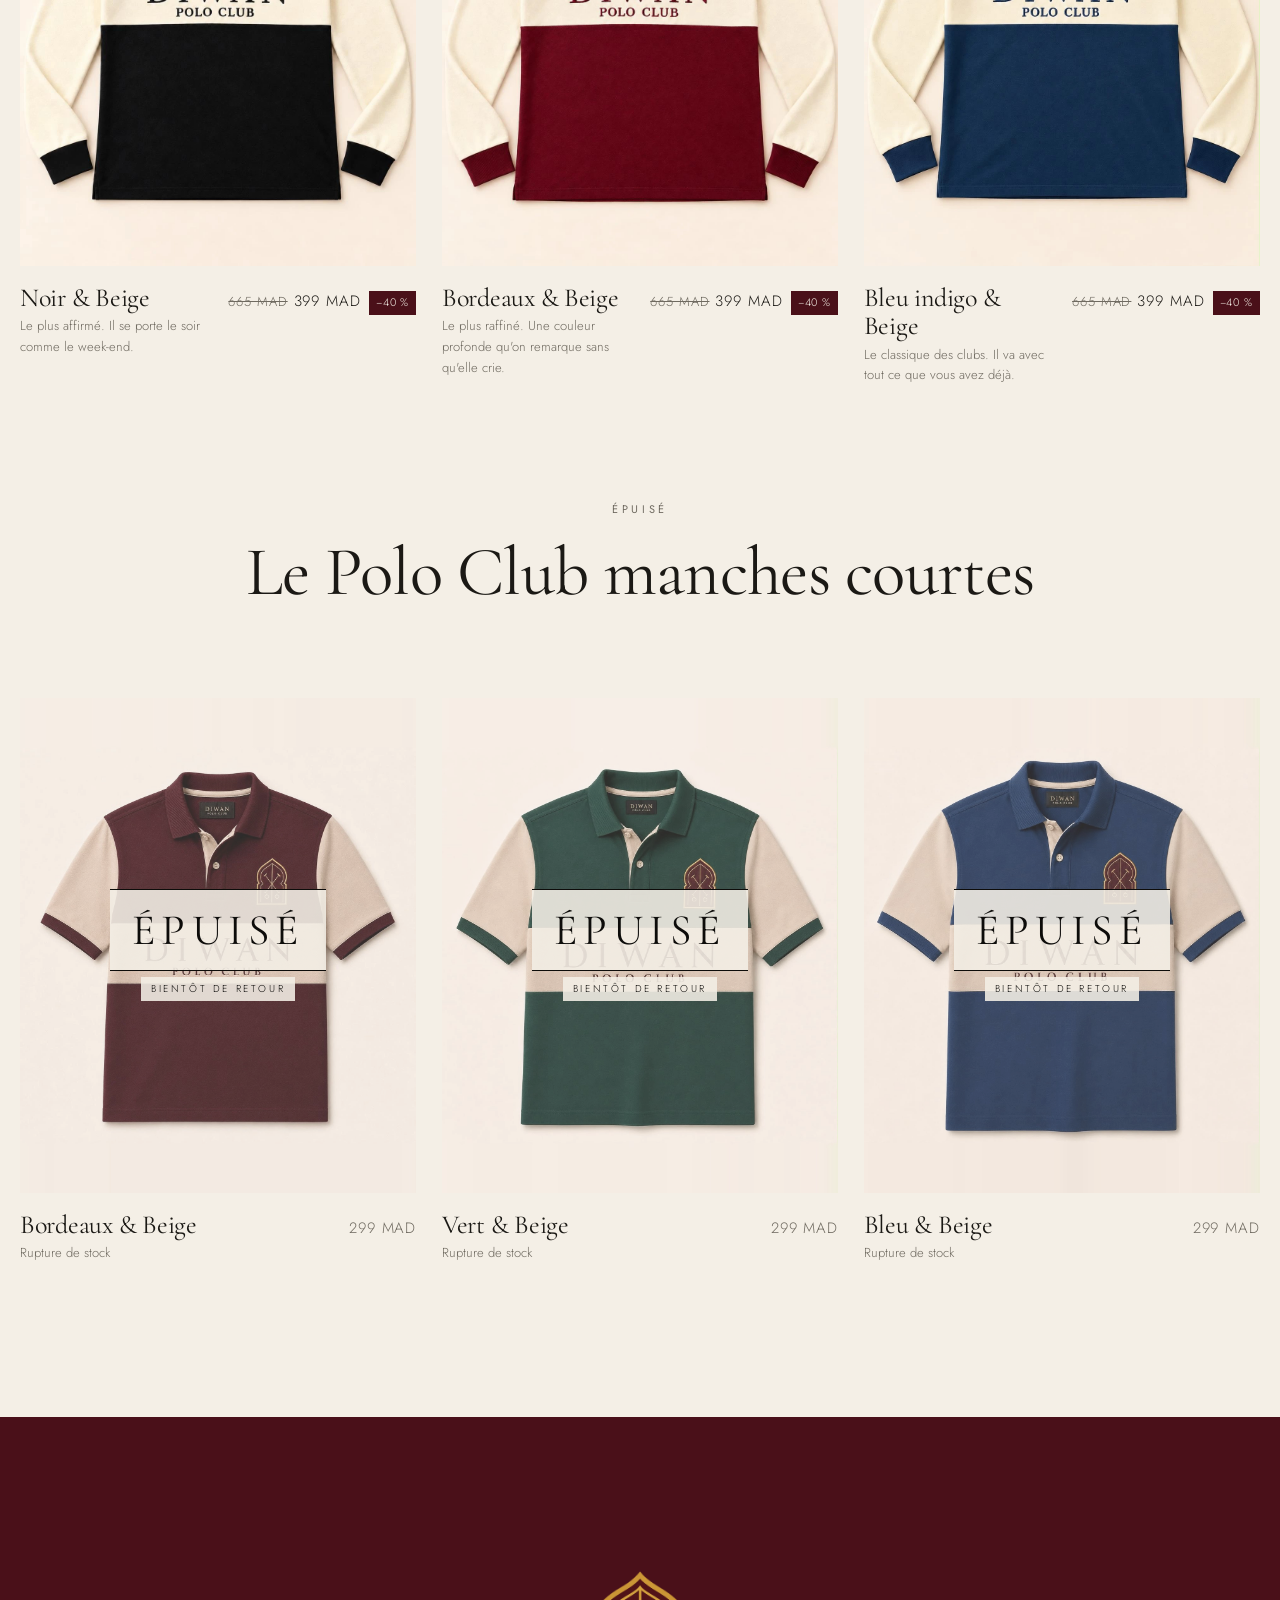
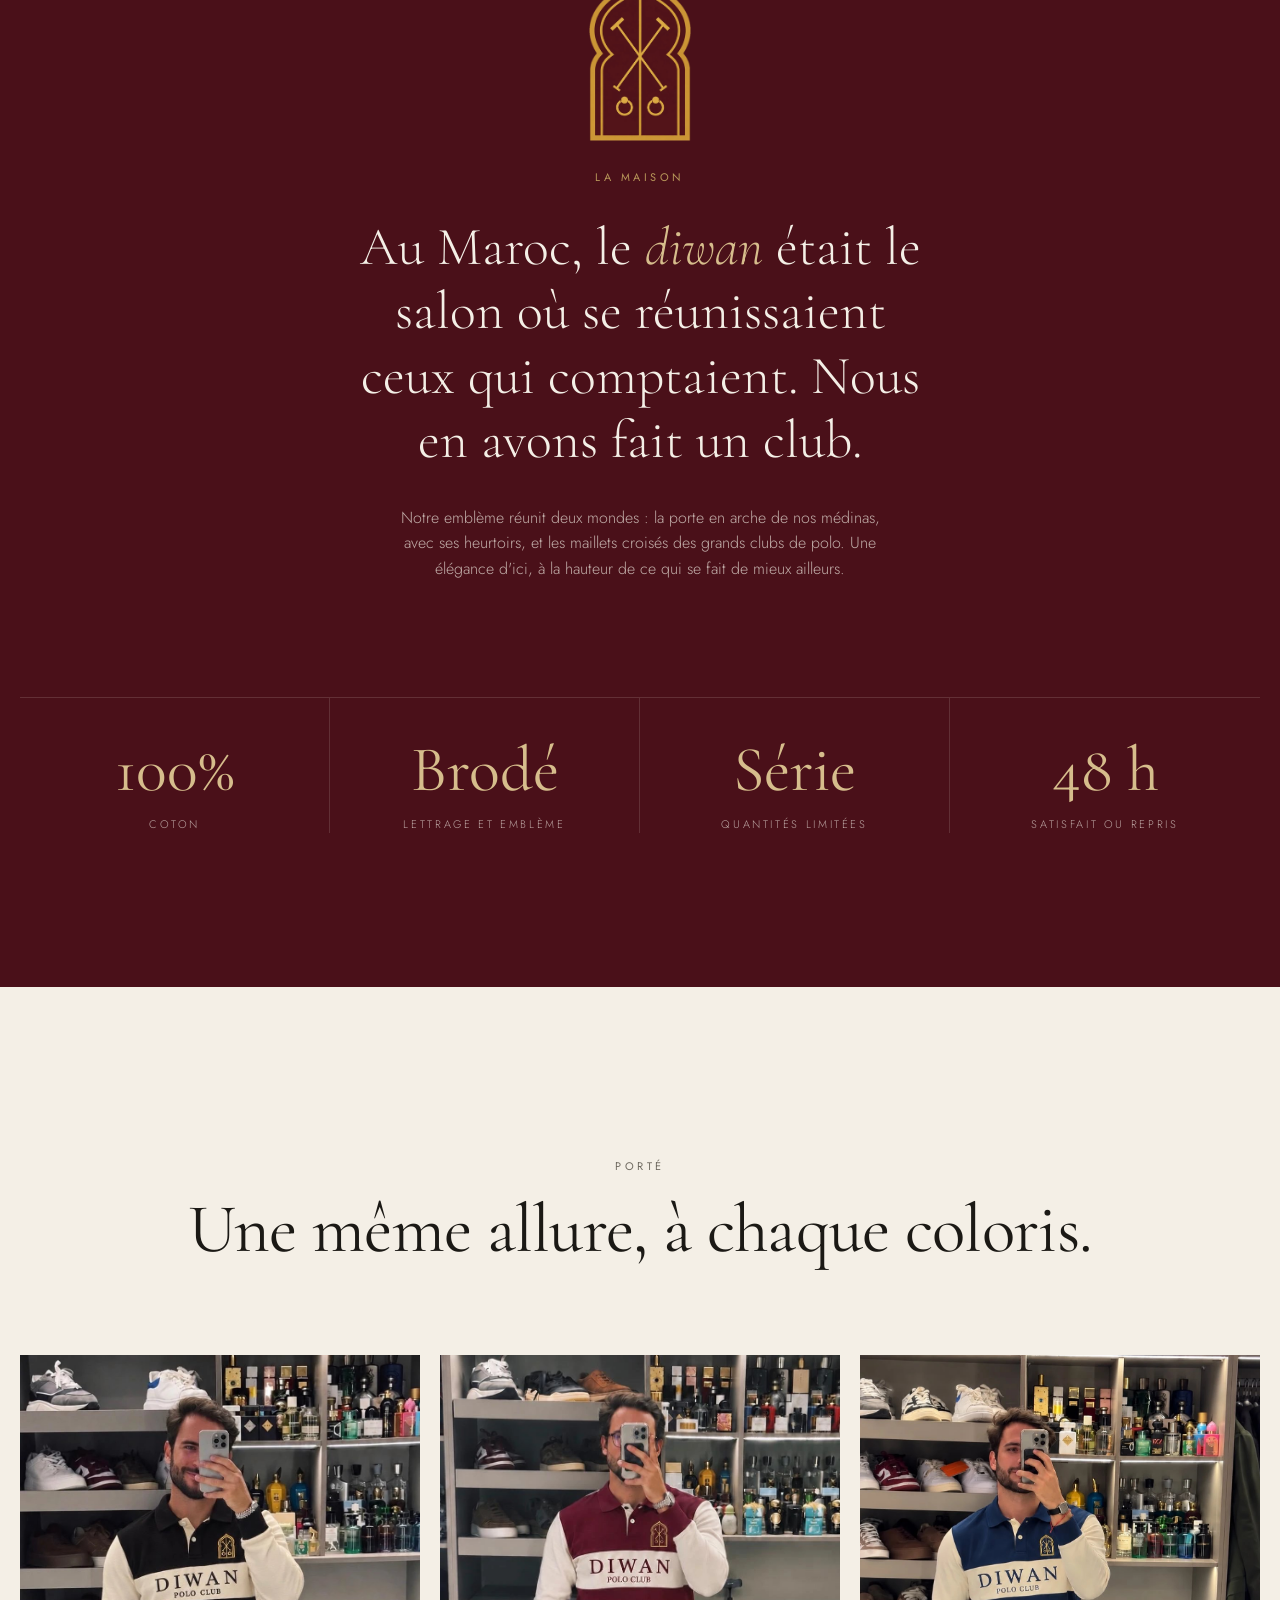
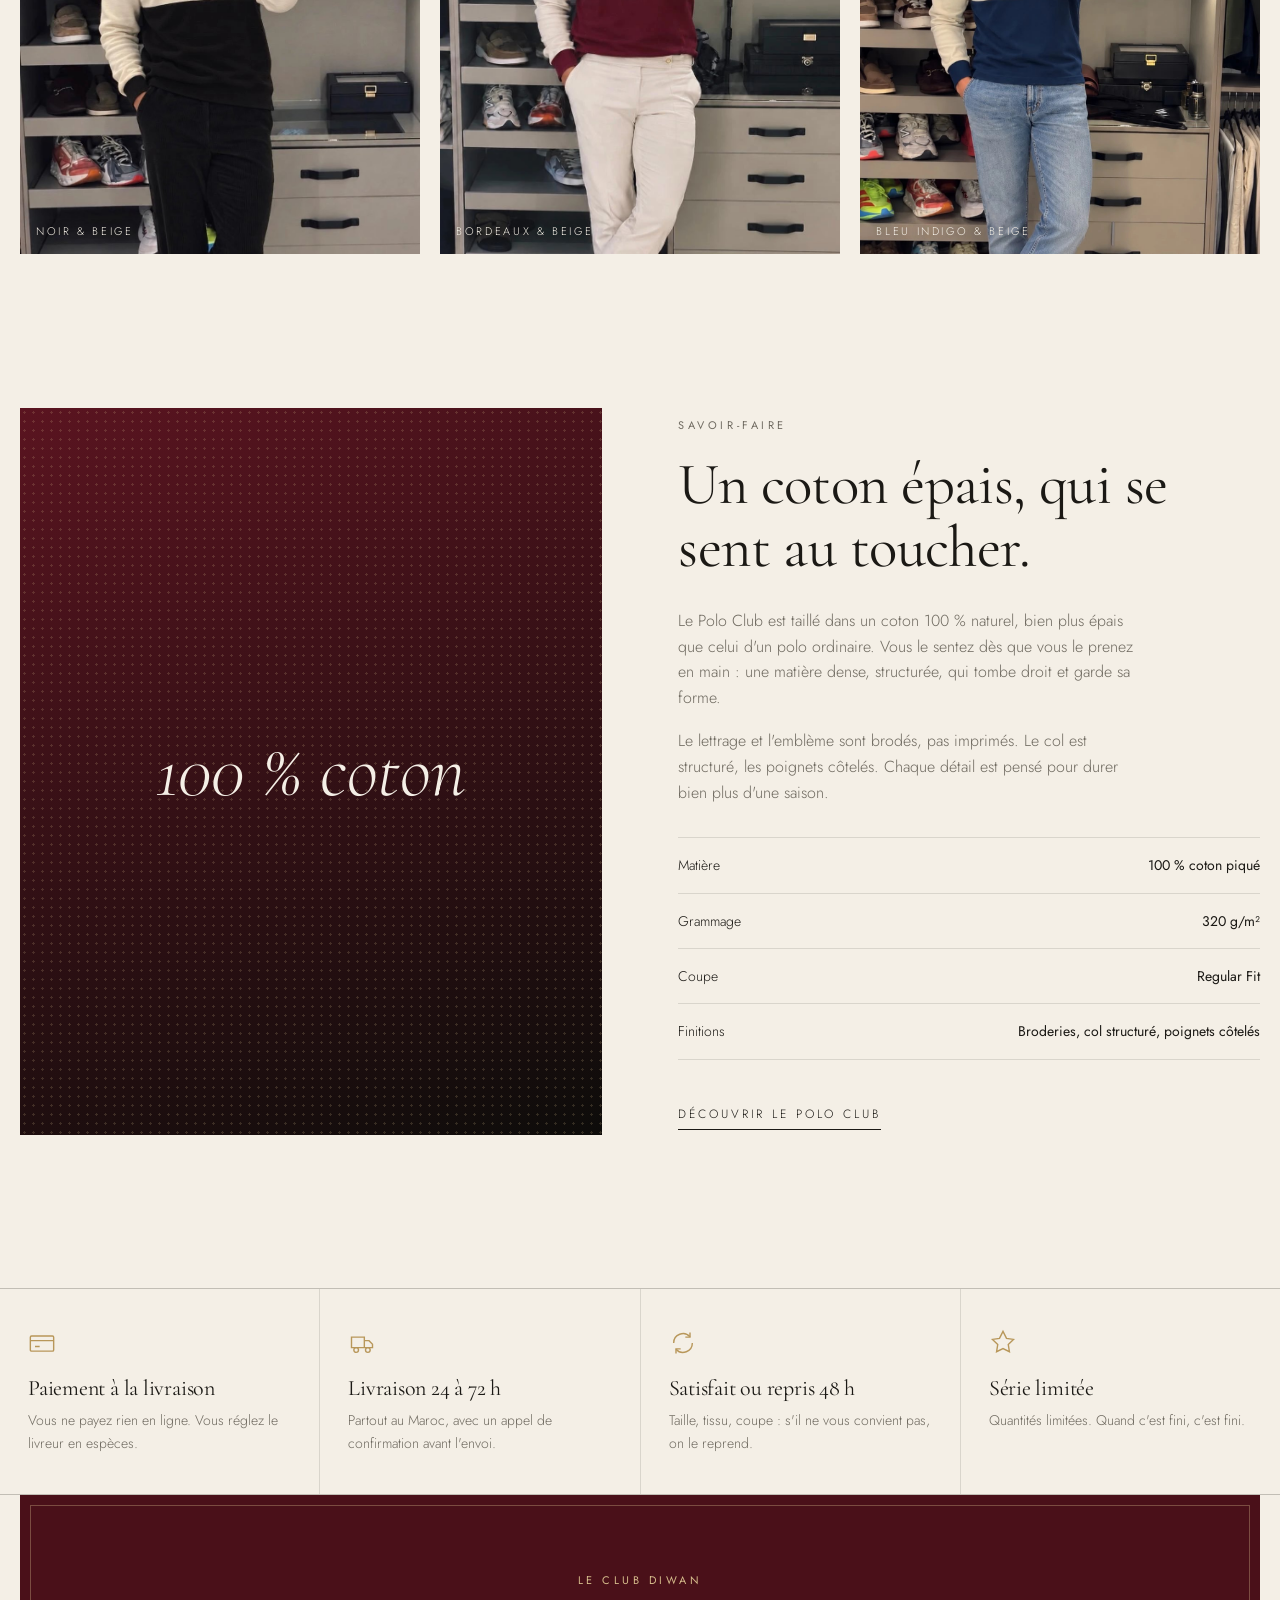
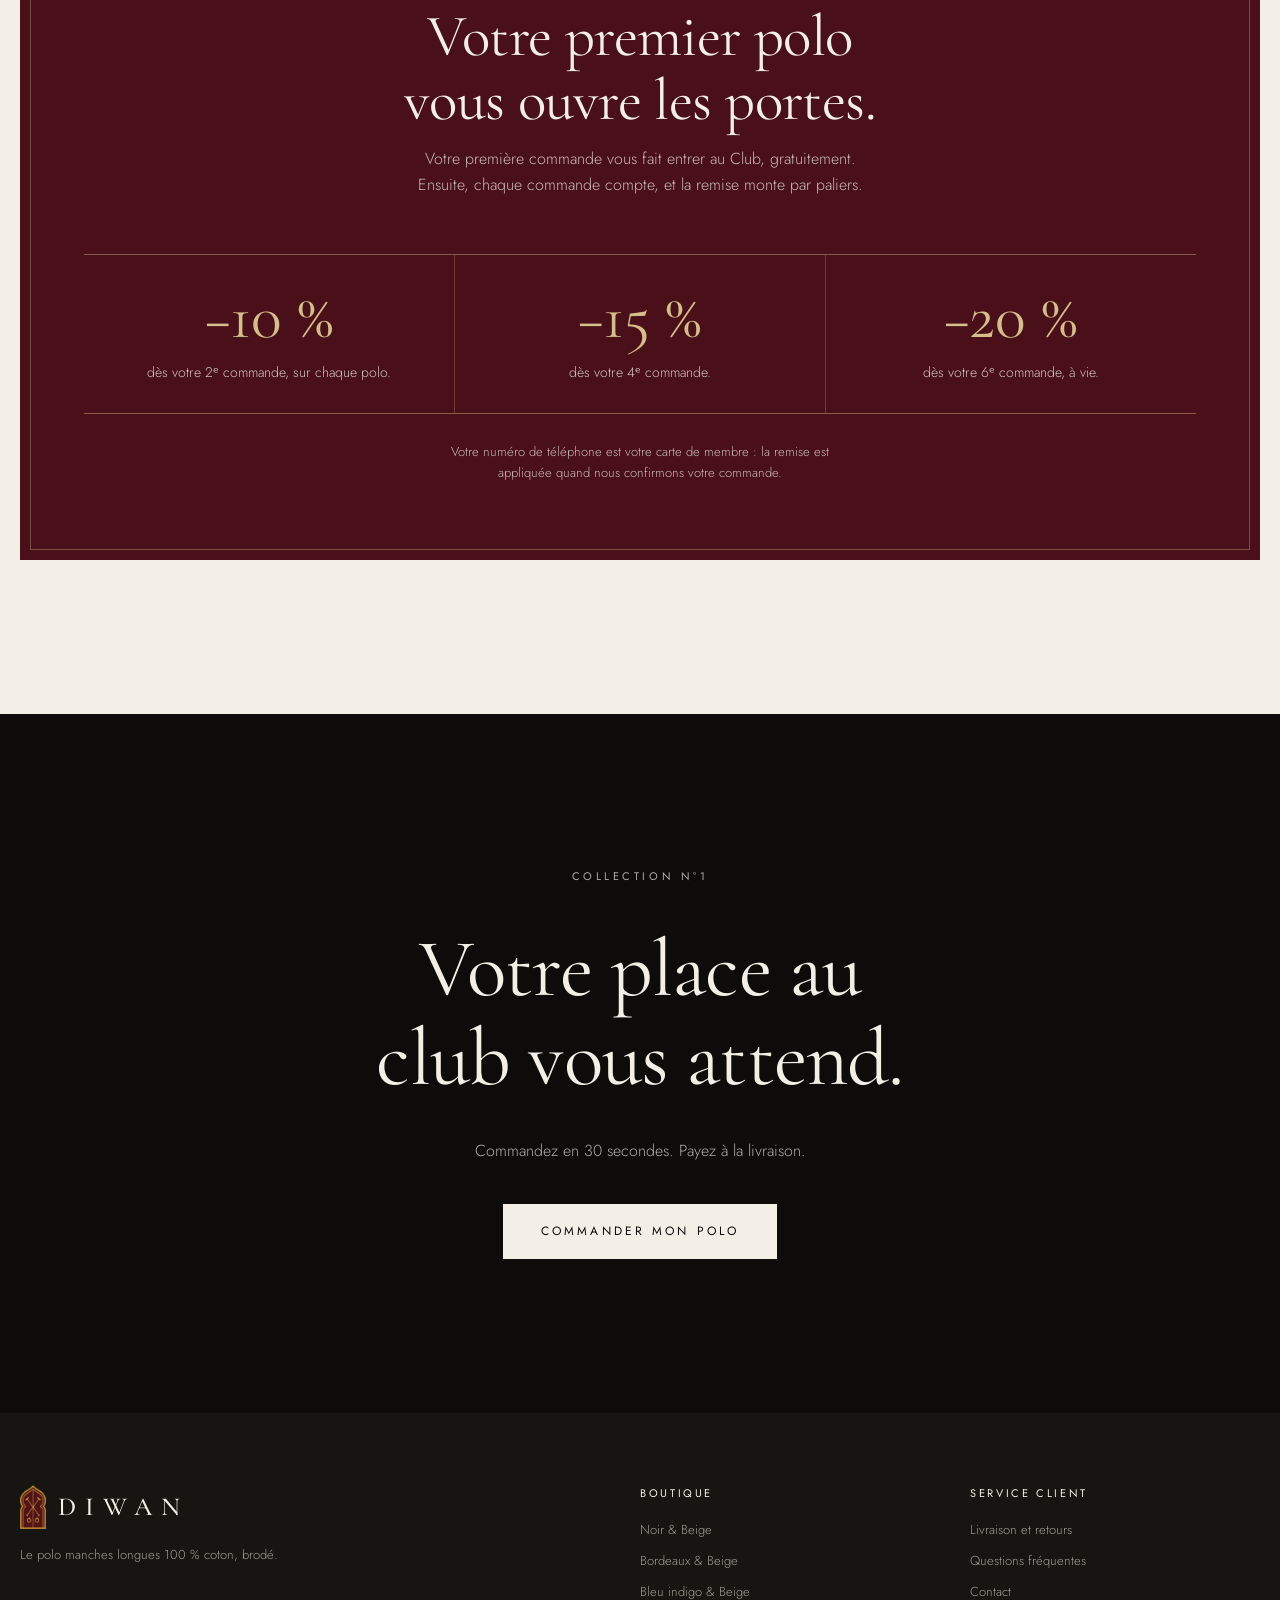
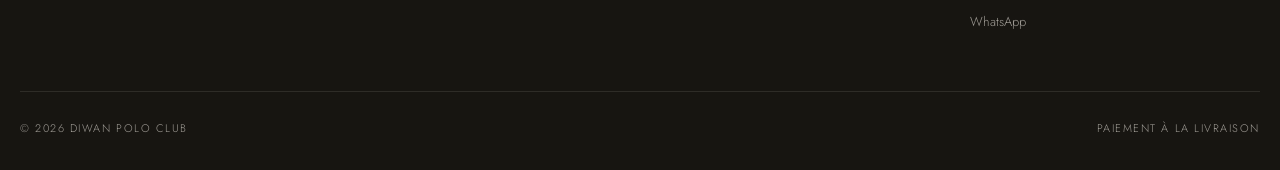
==== commit 13e6b10d: "Avis : 8e client avec photo (polo noir, « Top lahi3tikom sha ») Co-Authored-By: Claude Opus 5.5 <nor" ====
--- a/index.html
+++ b/index.html
@@ -15,7 +15,7 @@
   <link rel="preconnect" href="https://fonts.googleapis.com">
   <link rel="preconnect" href="https://fonts.gstatic.com" crossorigin>
   <link href="https://fonts.googleapis.com/css2?family=Cormorant+Garamond:ital,wght@0,400;0,500;0,600;1,400&family=Jost:wght@300;400;500&display=swap" rel="stylesheet">
-  <link rel="stylesheet" href="css/style.css?v=58">
+  <link rel="stylesheet" href="css/style.css?v=59">
   <script type="application/ld+json">{"@context":"https://schema.org","@type":"OnlineStore","name":"DIWAN POLO CLUB","url":"https://diwanclub.ma/","logo":"https://diwanclub.ma/assets/logo.png","areaServed":"MA"}</script>
 </head>
 <body data-page="accueil">
@@ -174,7 +174,7 @@
     <svg viewBox="0 0 32 32"><path d="M16 3a13 13 0 0 0-11.2 19.6L3 29l6.6-1.7A13 13 0 1 0 16 3zm0 23.7a10.7 10.7 0 0 1-5.5-1.5l-.4-.2-3.9 1 1-3.8-.2-.4A10.7 10.7 0 1 1 16 26.7zm5.9-8c-.3-.2-1.9-.9-2.2-1s-.5-.2-.7.2-.8 1-1 1.2-.4.2-.7.1a8.8 8.8 0 0 1-4.4-3.8c-.3-.6.3-.5 1-1.7.1-.2 0-.4 0-.5l-1-2.4c-.3-.6-.5-.5-.7-.5h-.6a1.2 1.2 0 0 0-.9.4 3.6 3.6 0 0 0-1.1 2.7 6.3 6.3 0 0 0 1.3 3.3 14.4 14.4 0 0 0 5.5 4.9c2 .9 2.8 1 3.9.8a3.3 3.3 0 0 0 2.1-1.5 2.7 2.7 0 0 0 .2-1.5c-.1-.1-.3-.2-.6-.3z"/></svg>
   </a>
 
-  <script src="js/config.js?v=58"></script>
-  <script src="js/app.js?v=58"></script>
+  <script src="js/config.js?v=59"></script>
+  <script src="js/app.js?v=59"></script>
 </body>
 </html>
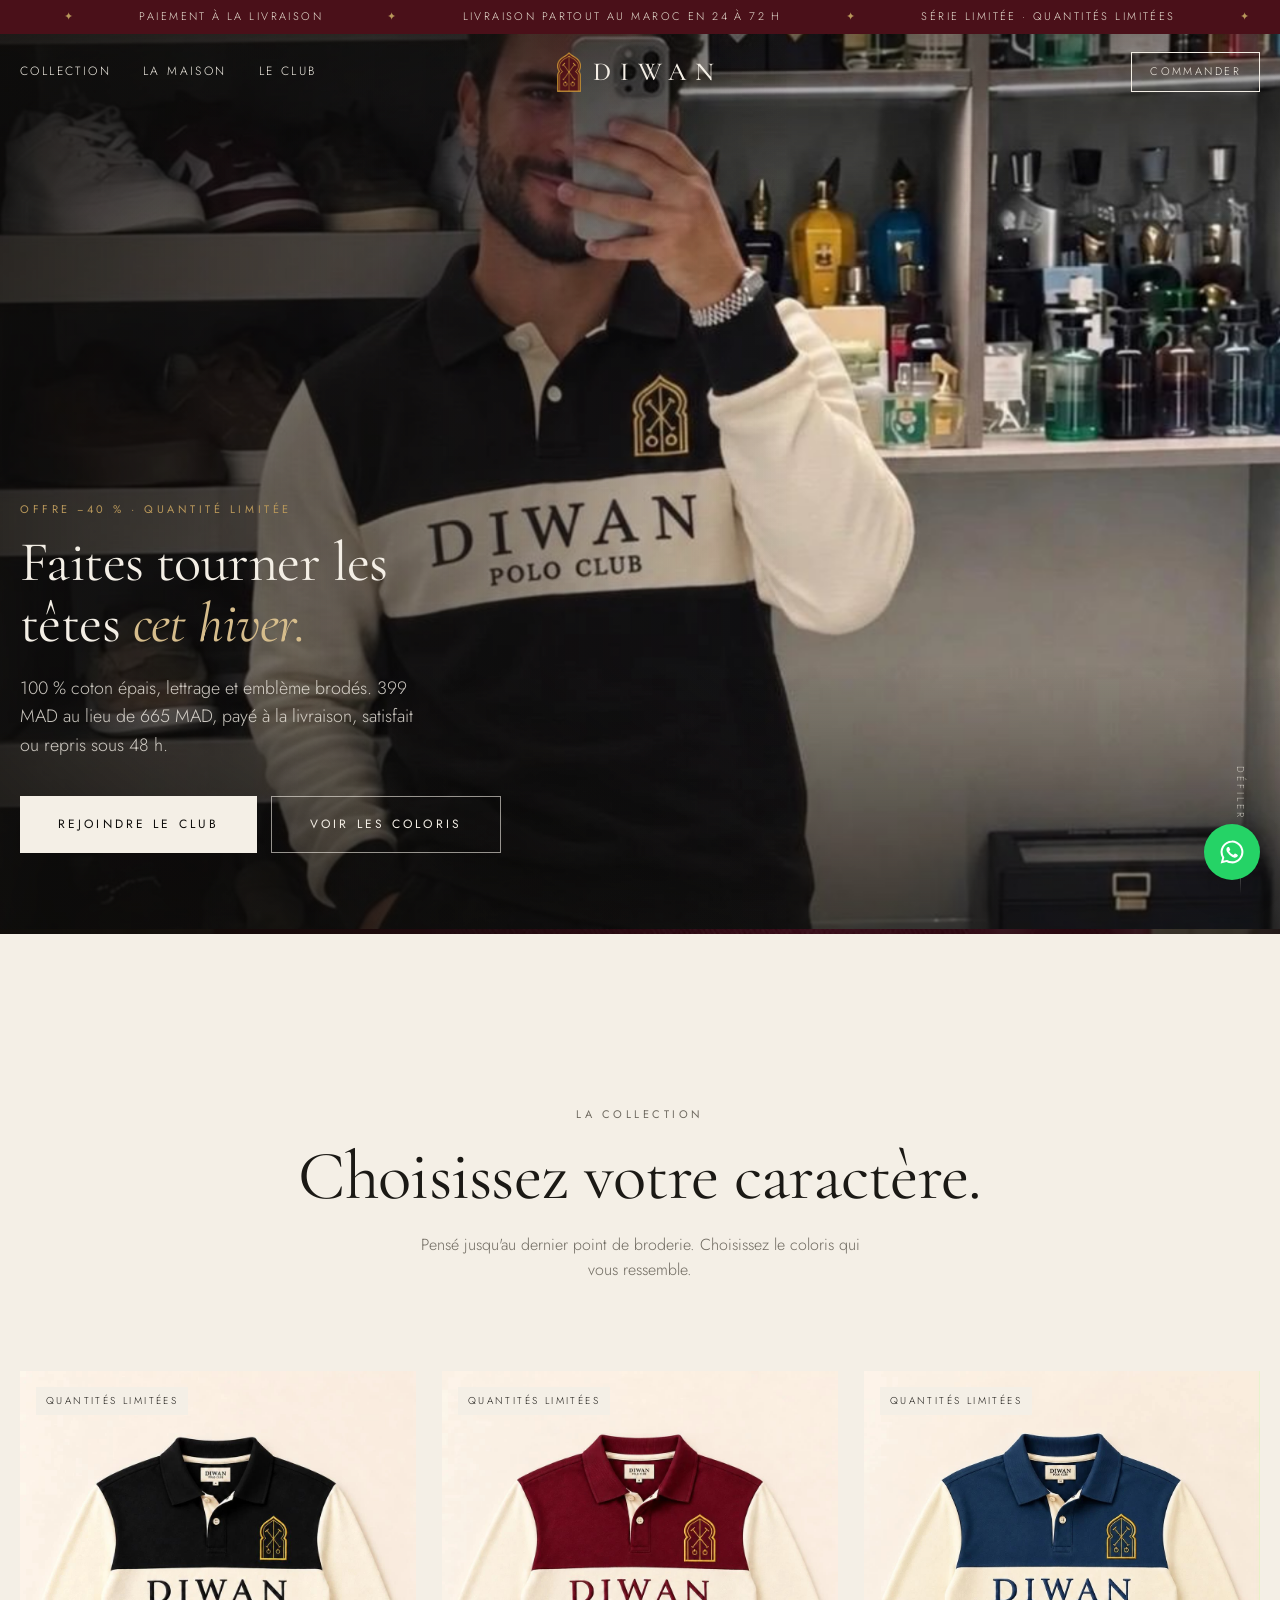
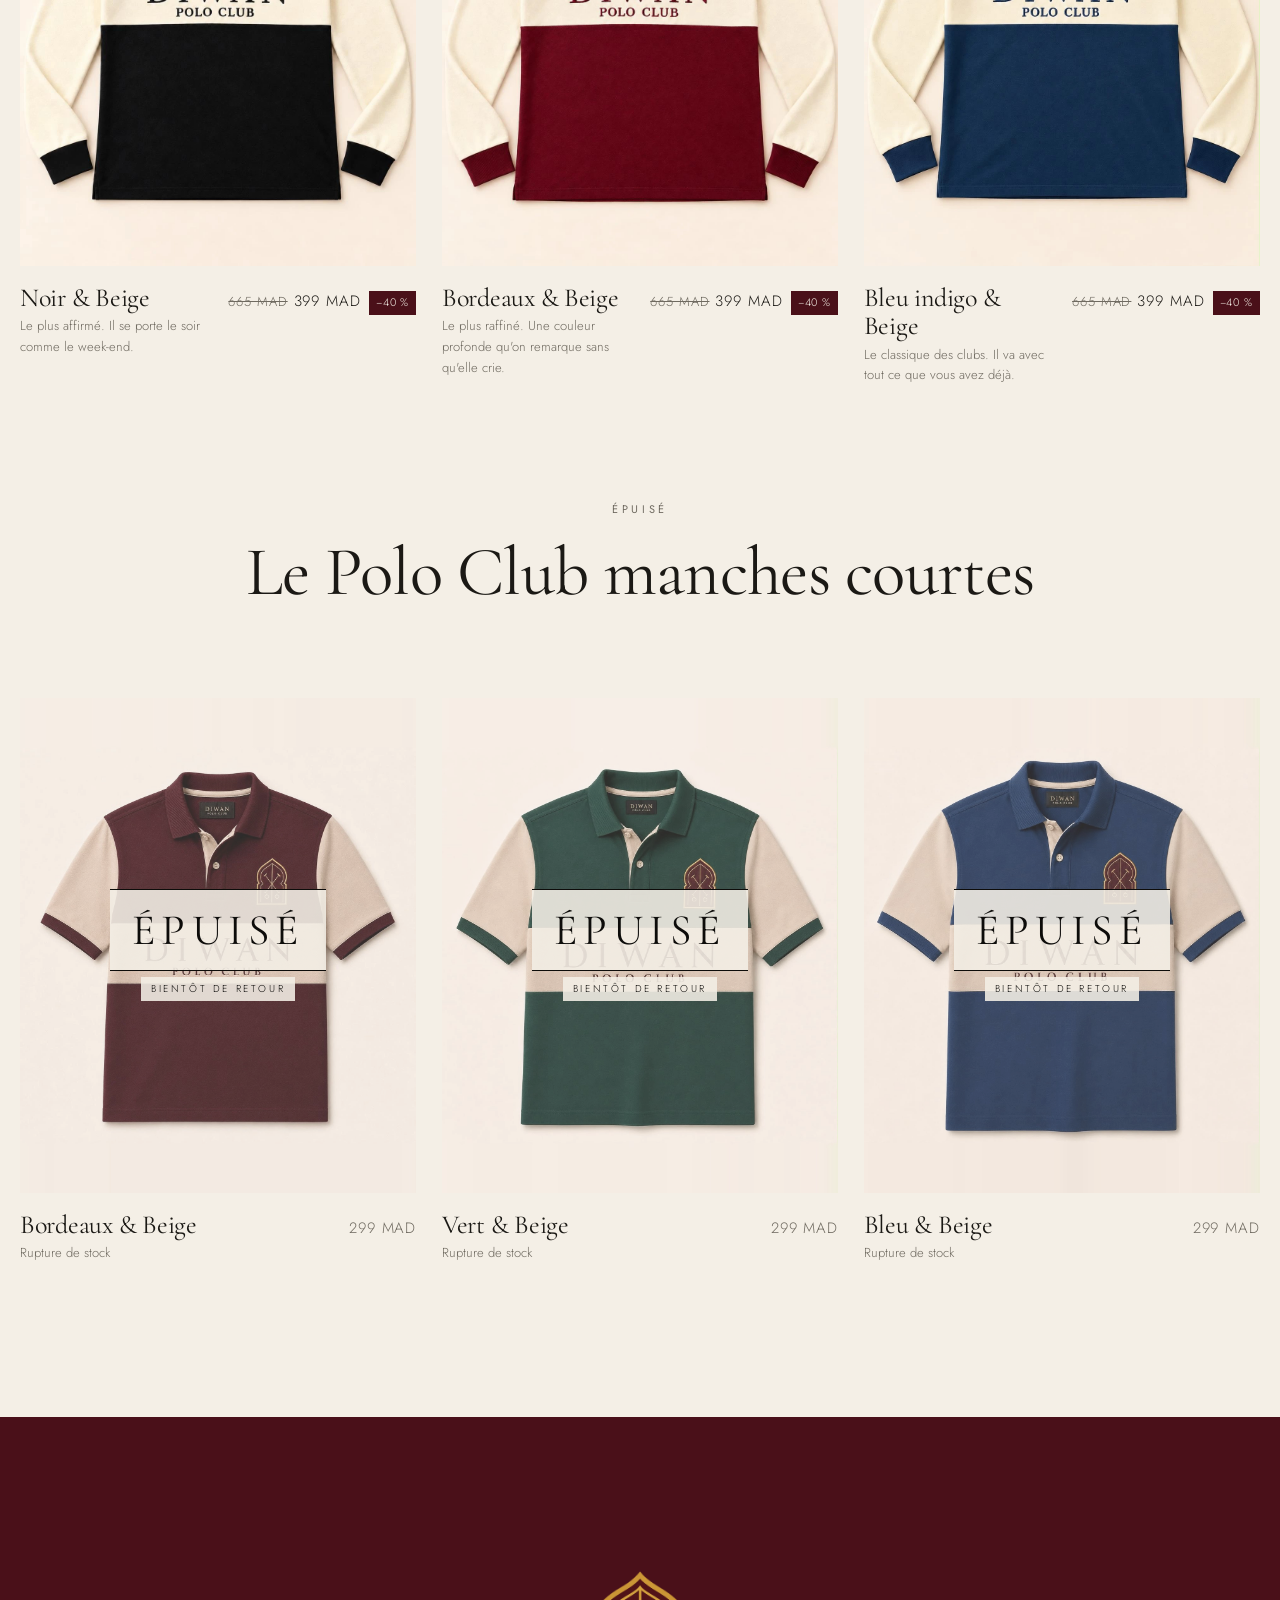
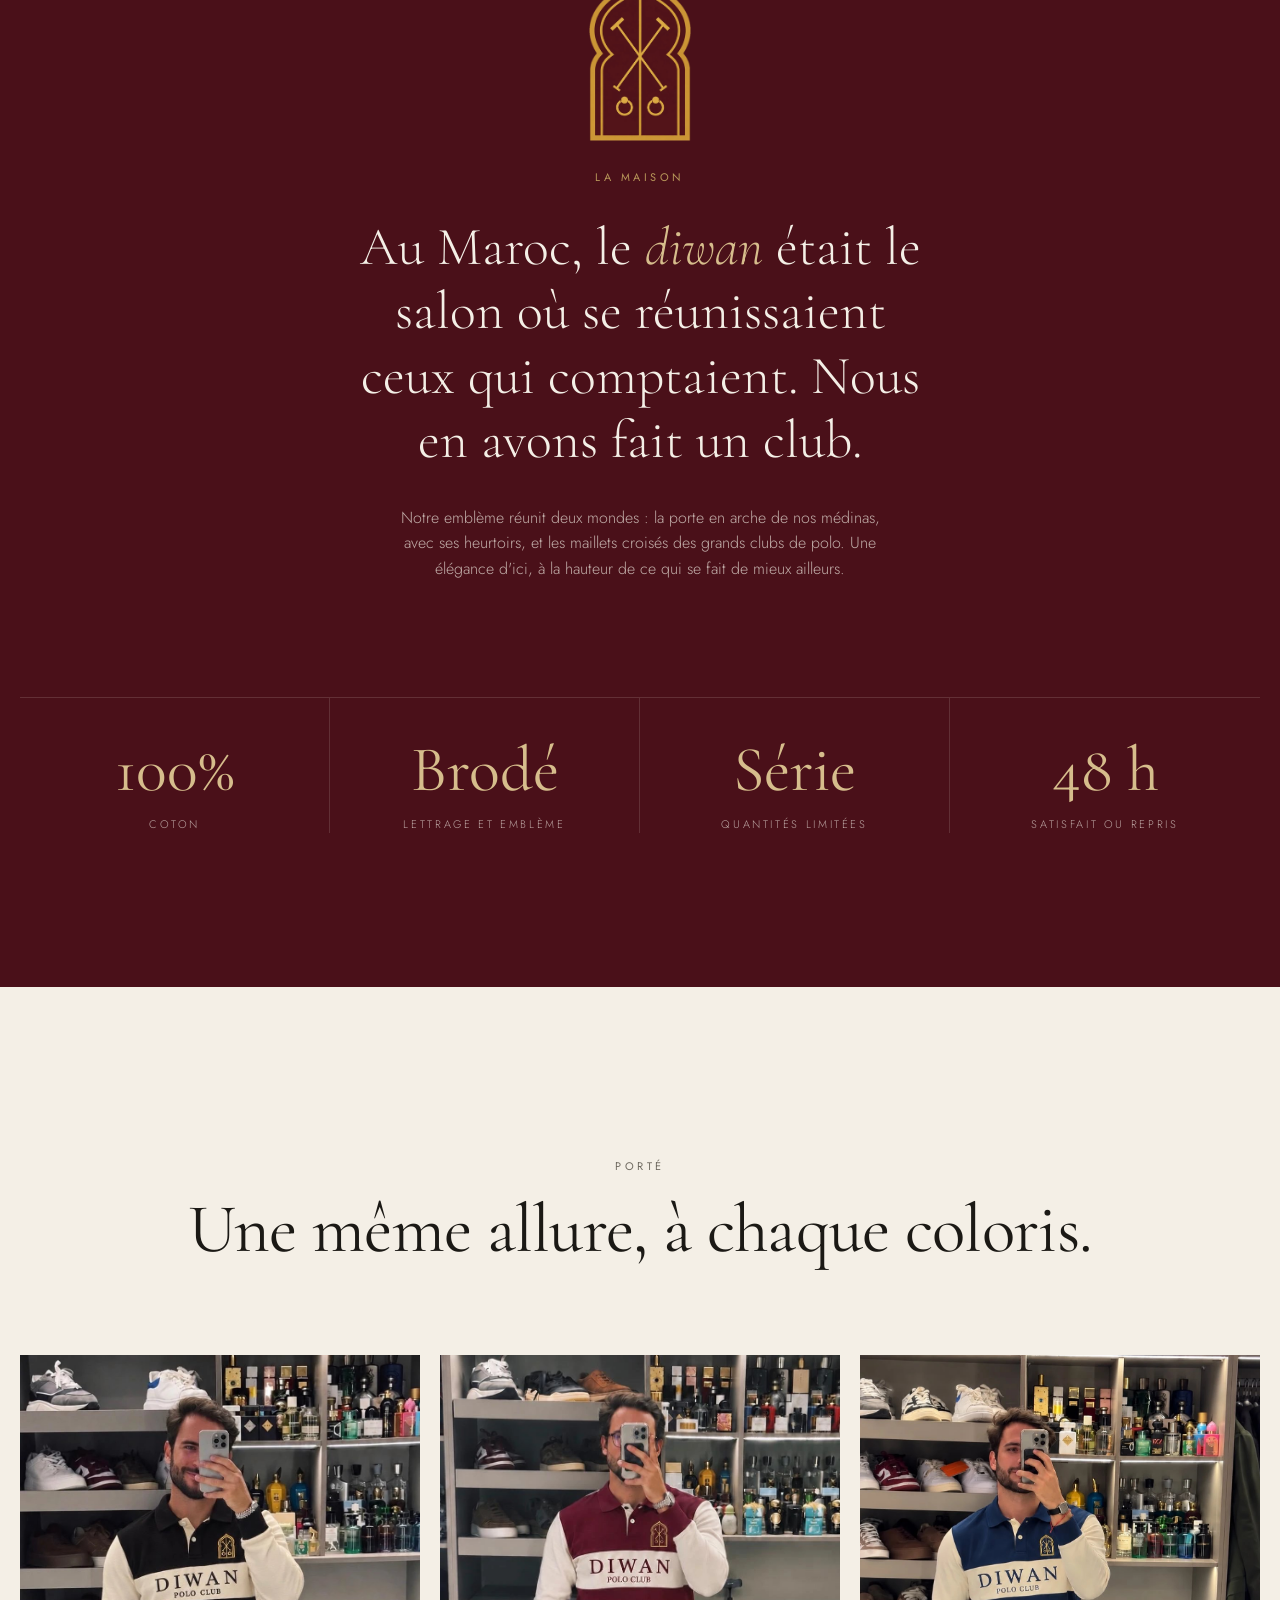
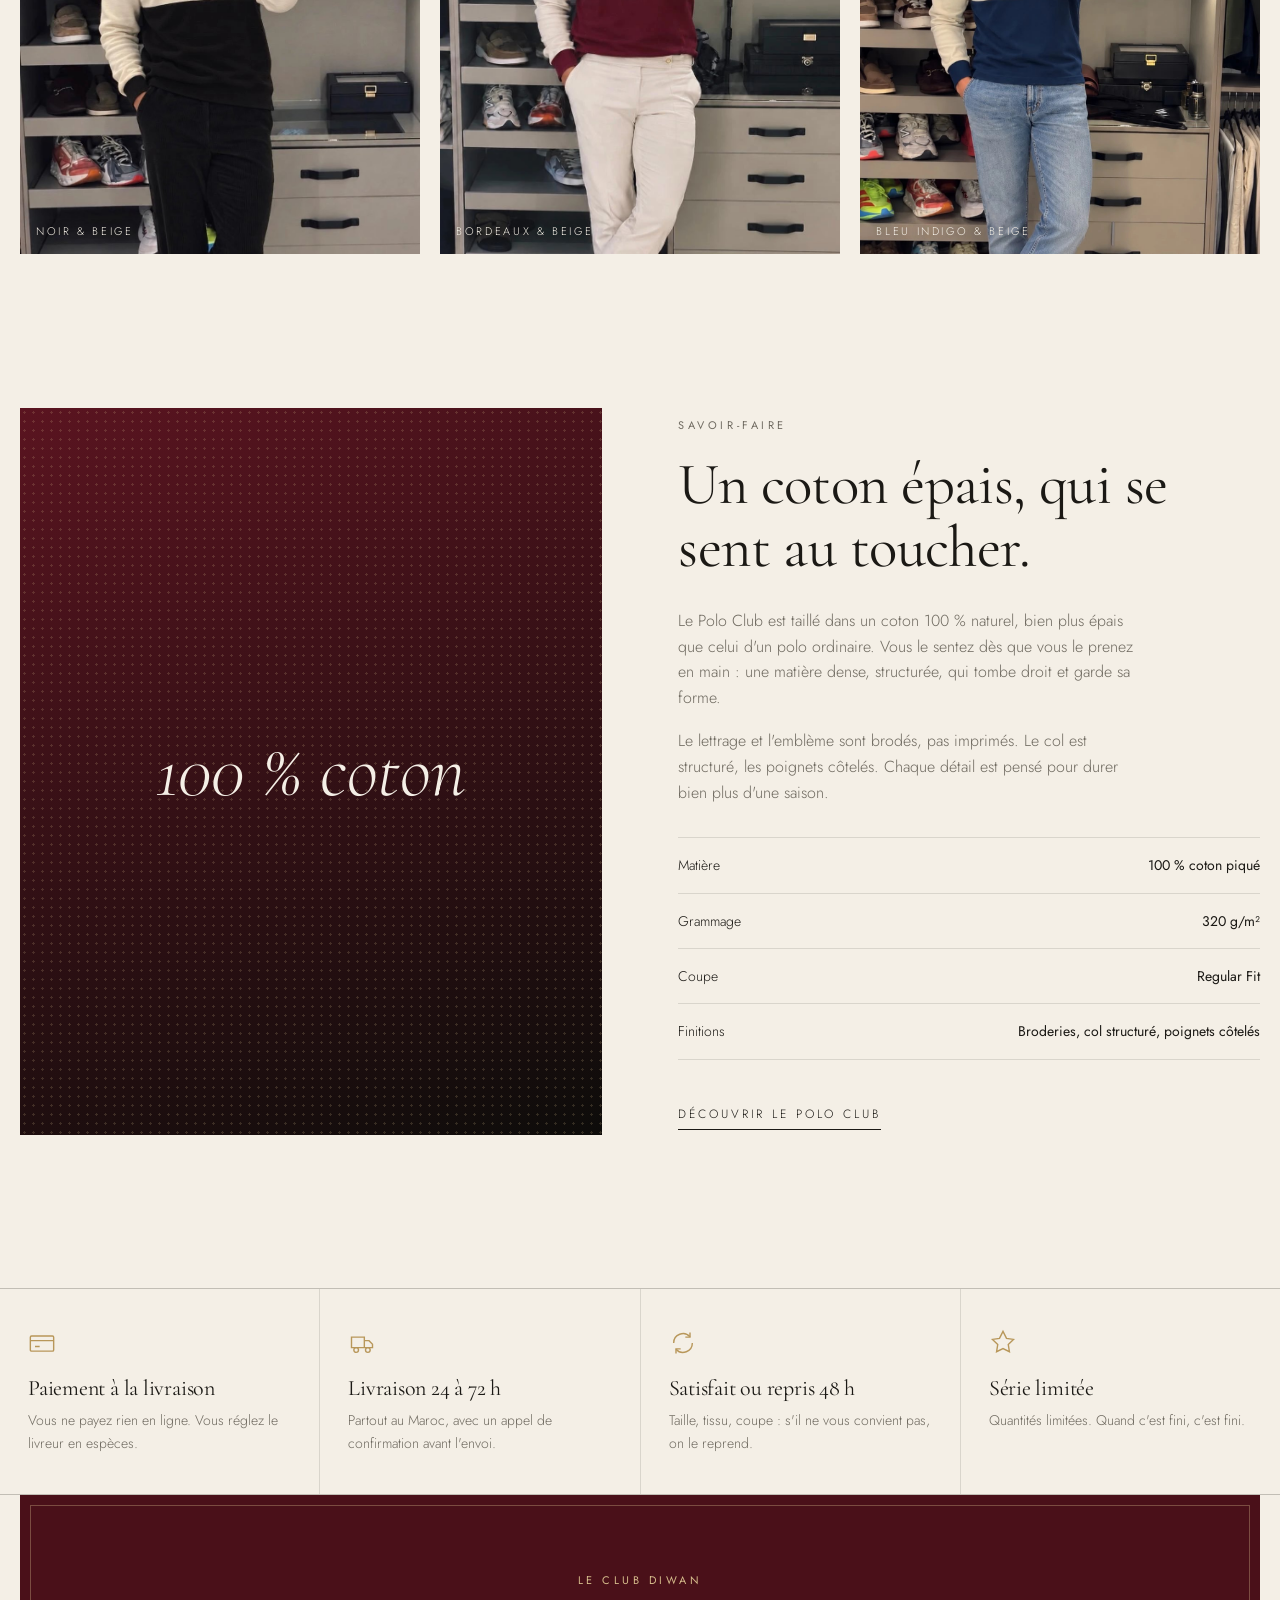
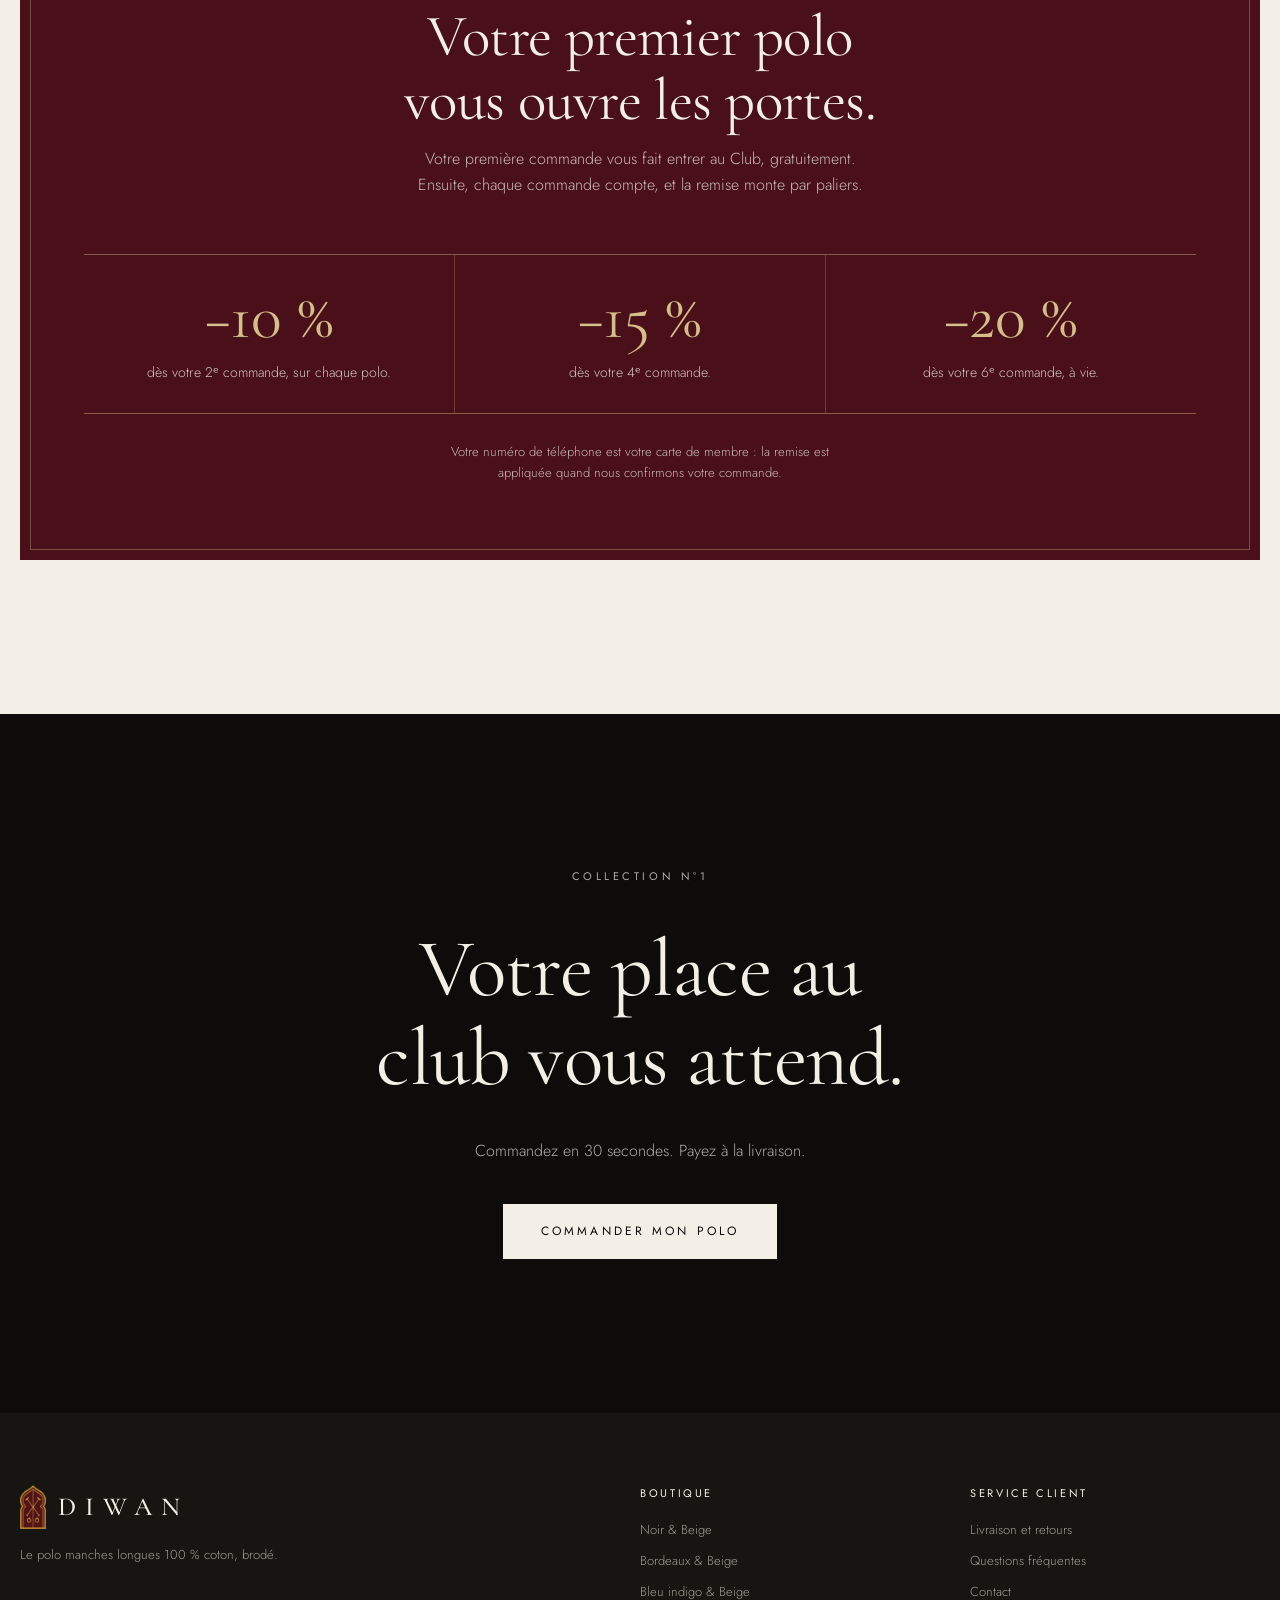
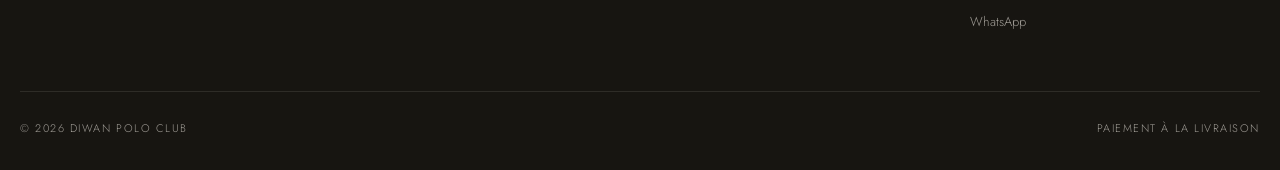
==== commit 242cc652: "Avis : prénom du 8e client (Jbril) Co-Authored-By: Claude Opus 5.5 <noreply@anthropic.com>" ====
--- a/index.html
+++ b/index.html
@@ -15,7 +15,7 @@
   <link rel="preconnect" href="https://fonts.googleapis.com">
   <link rel="preconnect" href="https://fonts.gstatic.com" crossorigin>
   <link href="https://fonts.googleapis.com/css2?family=Cormorant+Garamond:ital,wght@0,400;0,500;0,600;1,400&family=Jost:wght@300;400;500&display=swap" rel="stylesheet">
-  <link rel="stylesheet" href="css/style.css?v=59">
+  <link rel="stylesheet" href="css/style.css?v=60">
   <script type="application/ld+json">{"@context":"https://schema.org","@type":"OnlineStore","name":"DIWAN POLO CLUB","url":"https://diwanclub.ma/","logo":"https://diwanclub.ma/assets/logo.png","areaServed":"MA"}</script>
 </head>
 <body data-page="accueil">
@@ -174,7 +174,7 @@
     <svg viewBox="0 0 32 32"><path d="M16 3a13 13 0 0 0-11.2 19.6L3 29l6.6-1.7A13 13 0 1 0 16 3zm0 23.7a10.7 10.7 0 0 1-5.5-1.5l-.4-.2-3.9 1 1-3.8-.2-.4A10.7 10.7 0 1 1 16 26.7zm5.9-8c-.3-.2-1.9-.9-2.2-1s-.5-.2-.7.2-.8 1-1 1.2-.4.2-.7.1a8.8 8.8 0 0 1-4.4-3.8c-.3-.6.3-.5 1-1.7.1-.2 0-.4 0-.5l-1-2.4c-.3-.6-.5-.5-.7-.5h-.6a1.2 1.2 0 0 0-.9.4 3.6 3.6 0 0 0-1.1 2.7 6.3 6.3 0 0 0 1.3 3.3 14.4 14.4 0 0 0 5.5 4.9c2 .9 2.8 1 3.9.8a3.3 3.3 0 0 0 2.1-1.5 2.7 2.7 0 0 0 .2-1.5c-.1-.1-.3-.2-.6-.3z"/></svg>
   </a>
 
-  <script src="js/config.js?v=59"></script>
-  <script src="js/app.js?v=59"></script>
+  <script src="js/config.js?v=60"></script>
+  <script src="js/app.js?v=60"></script>
 </body>
 </html>
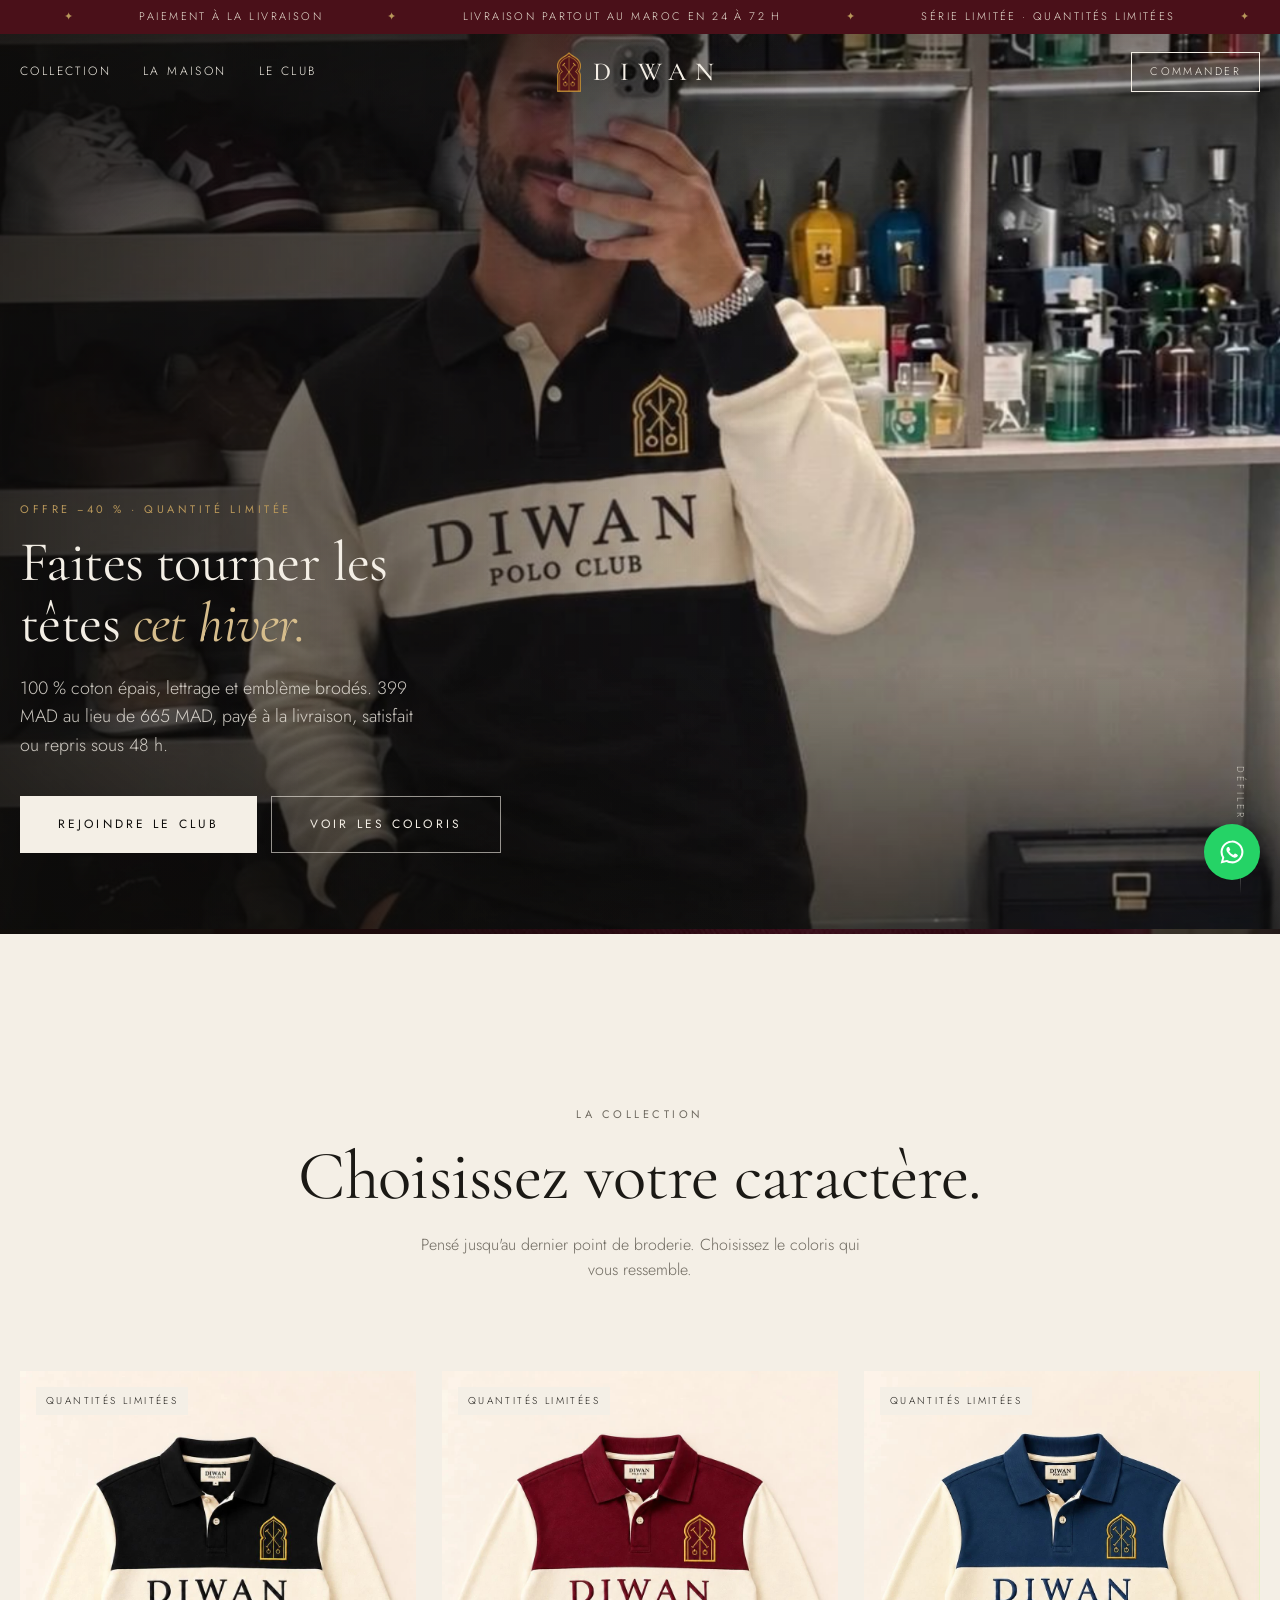
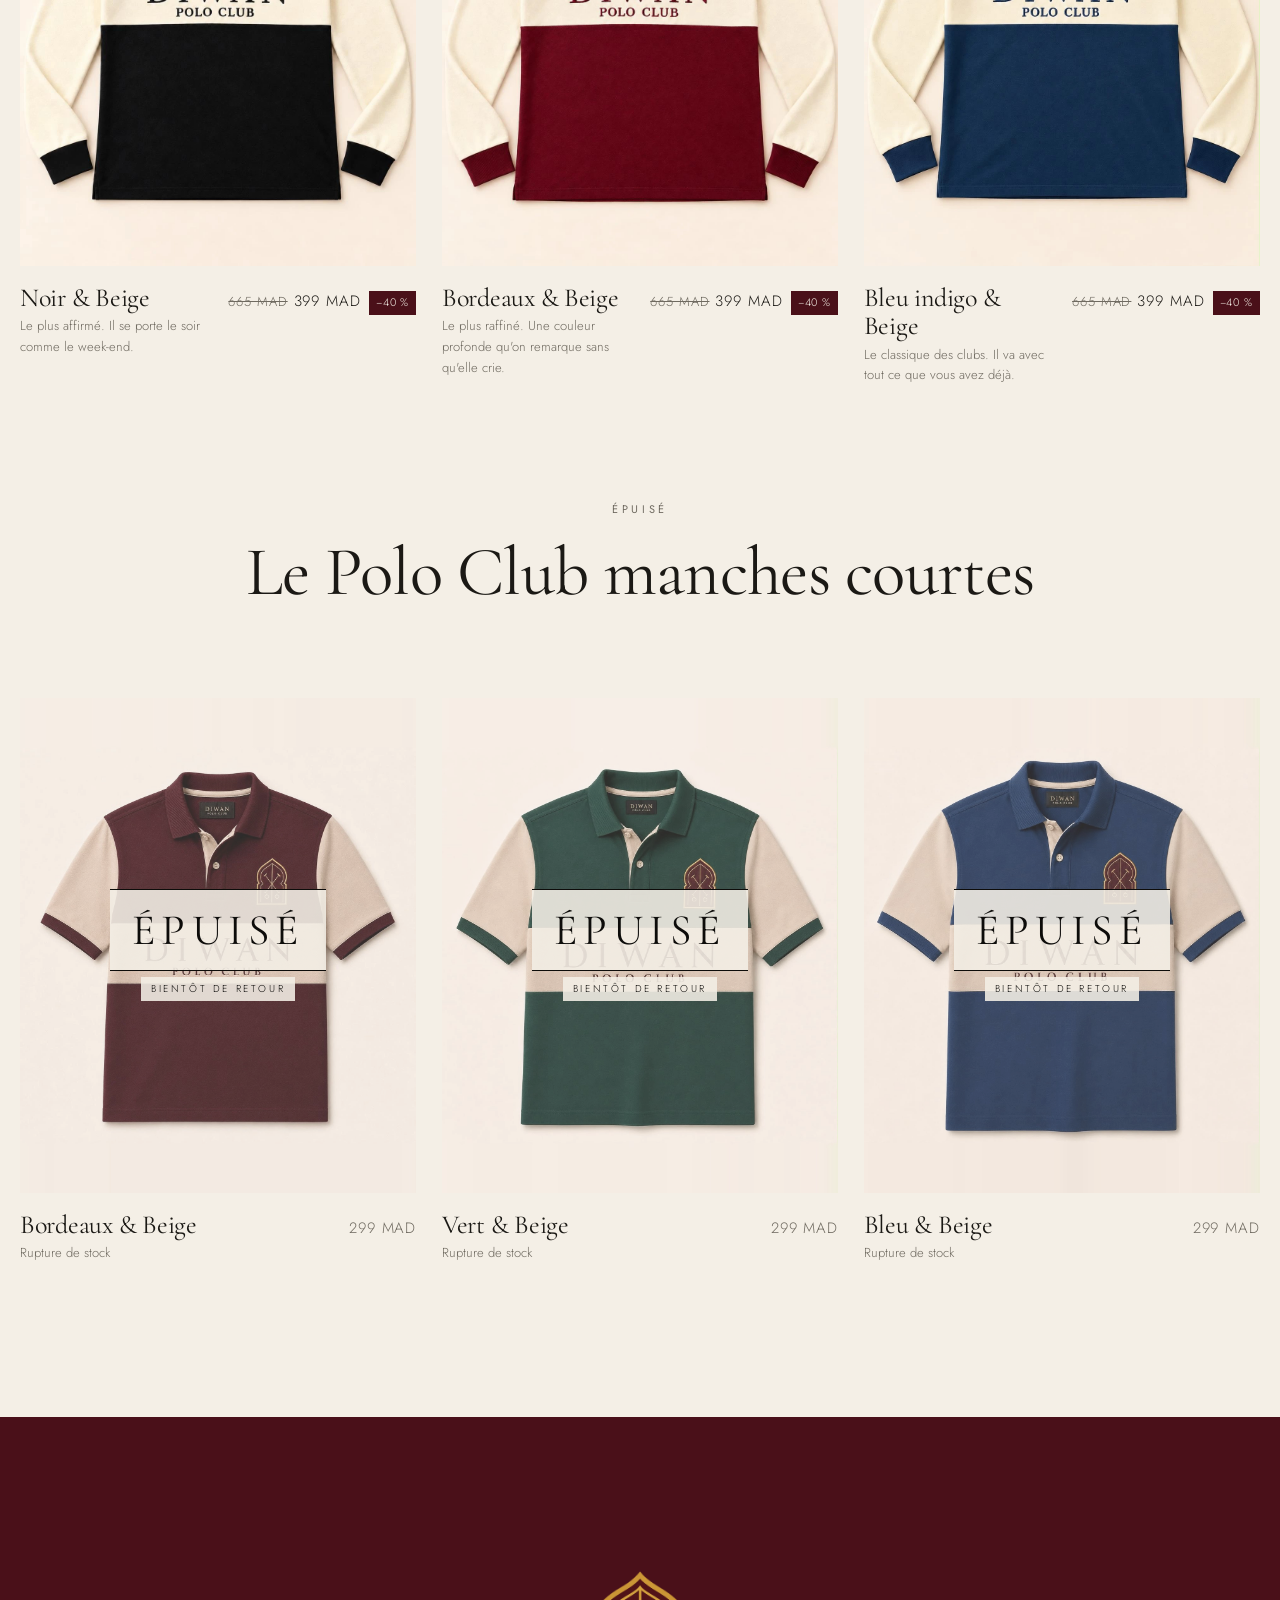
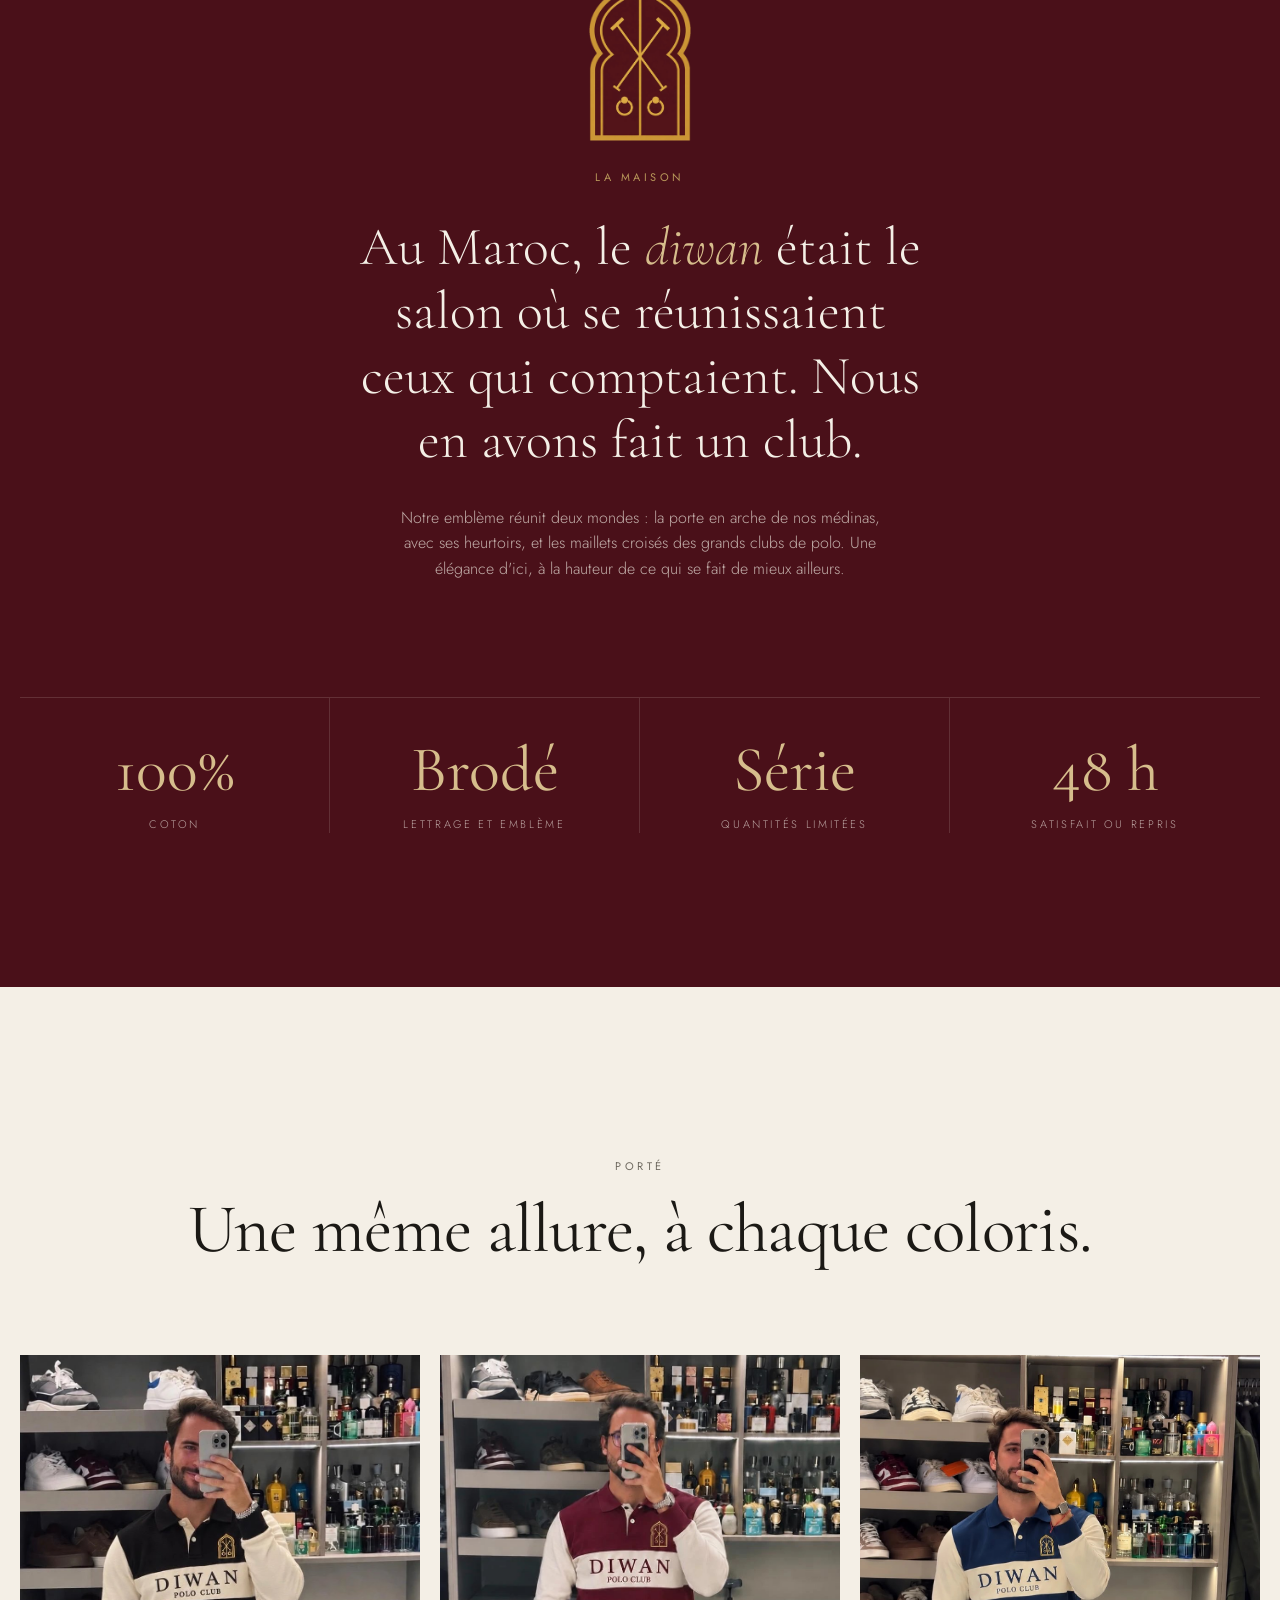
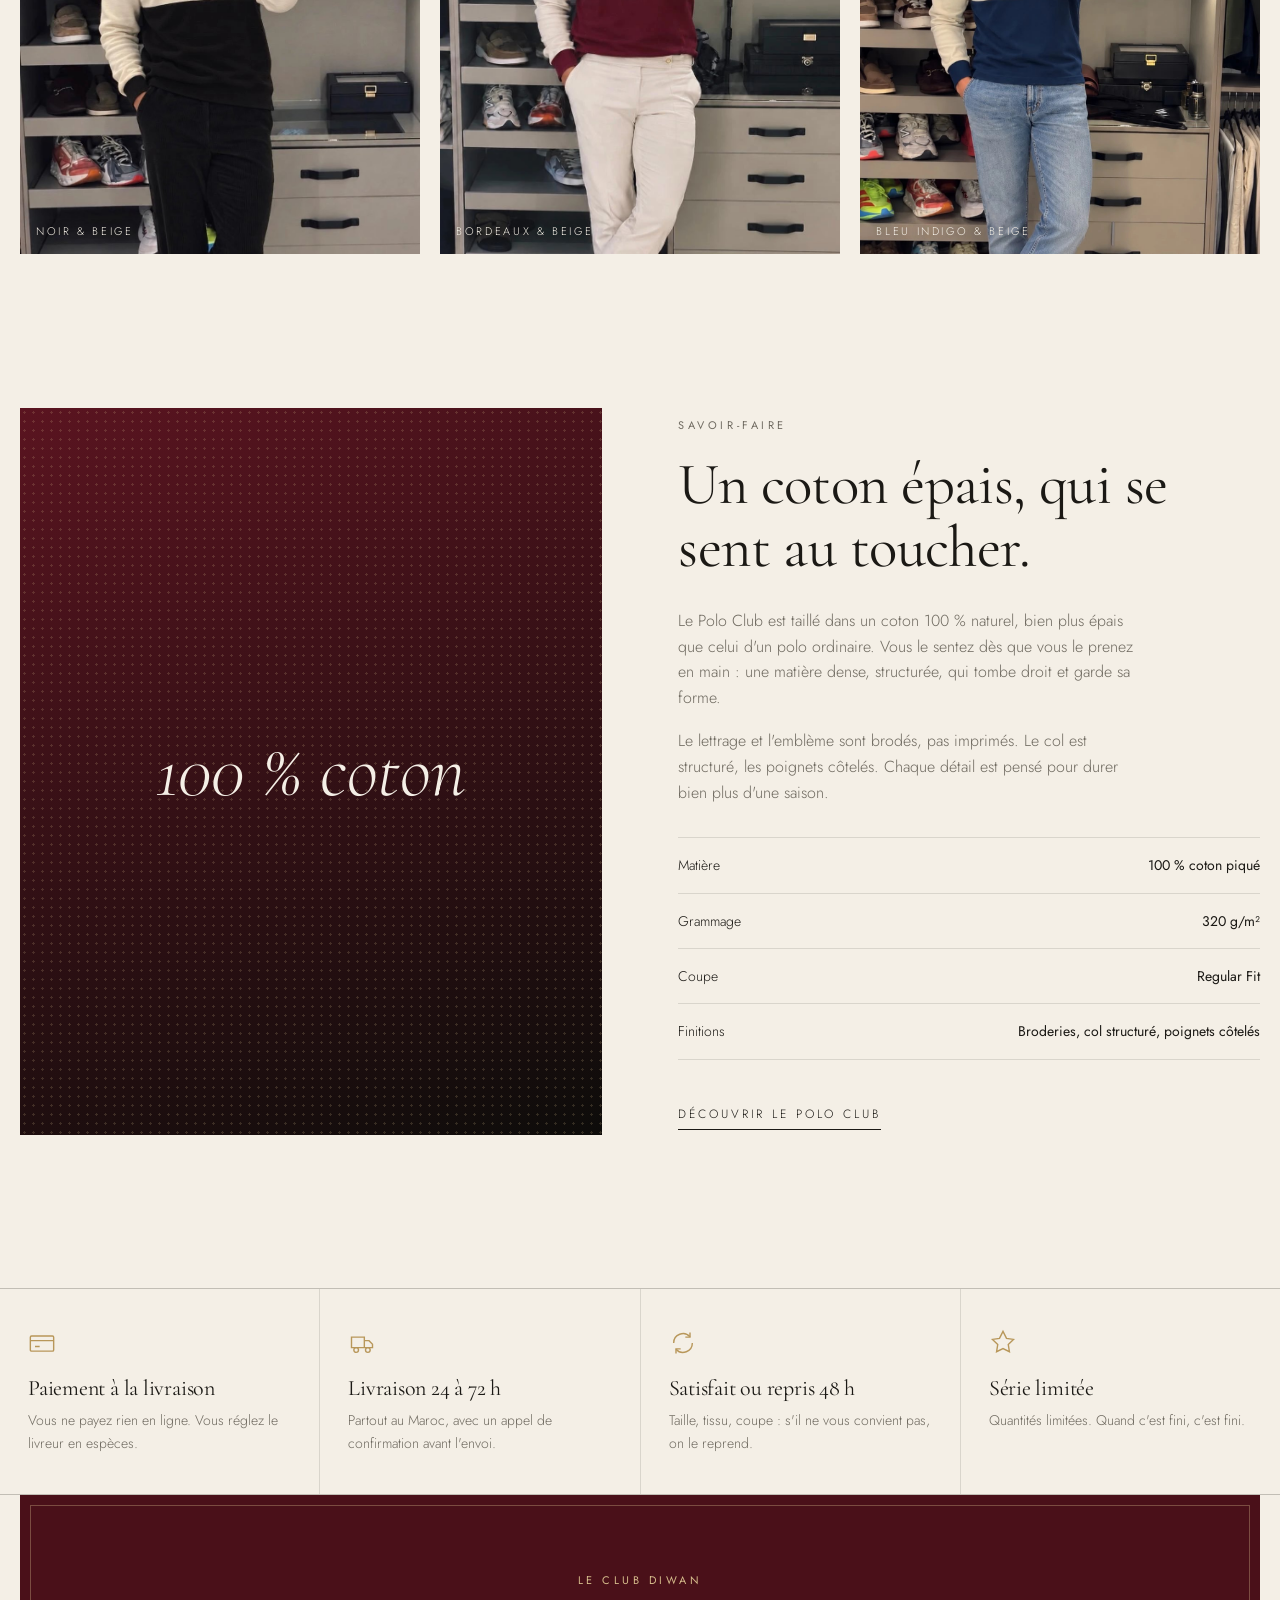
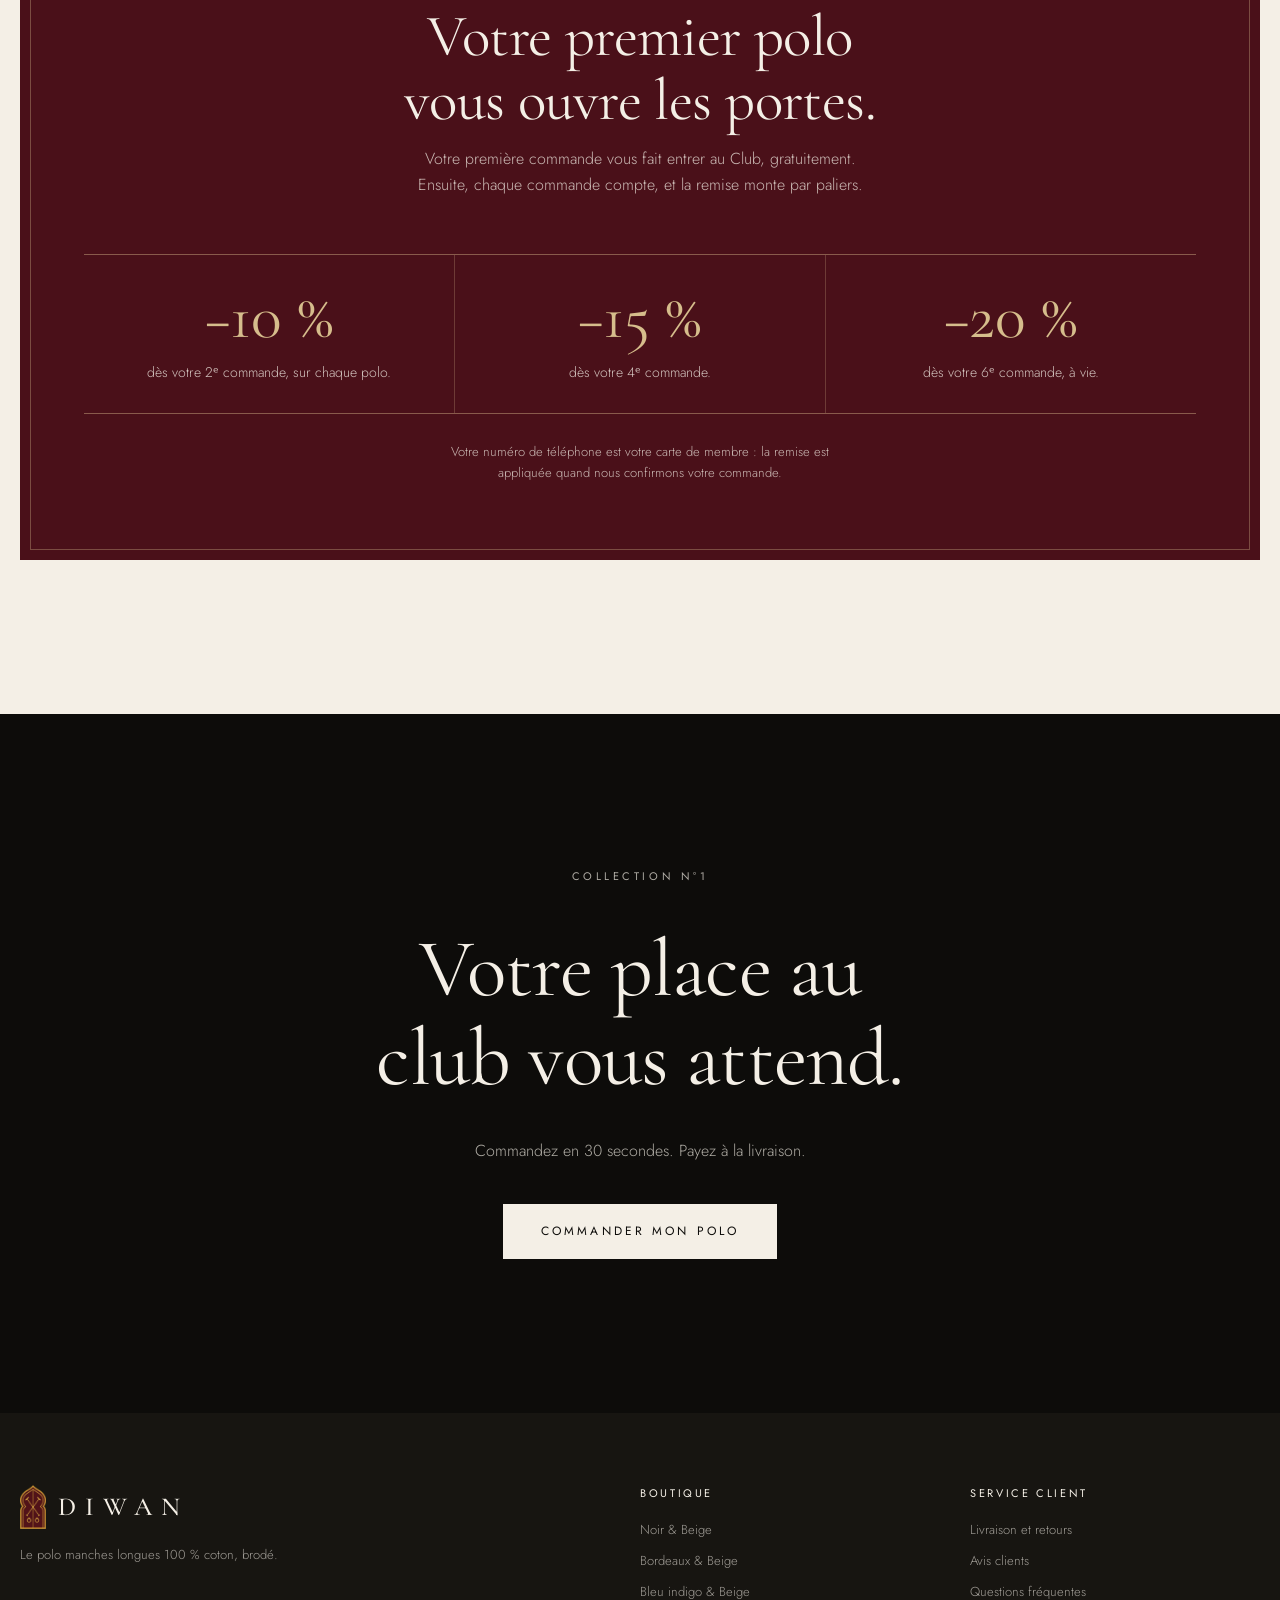
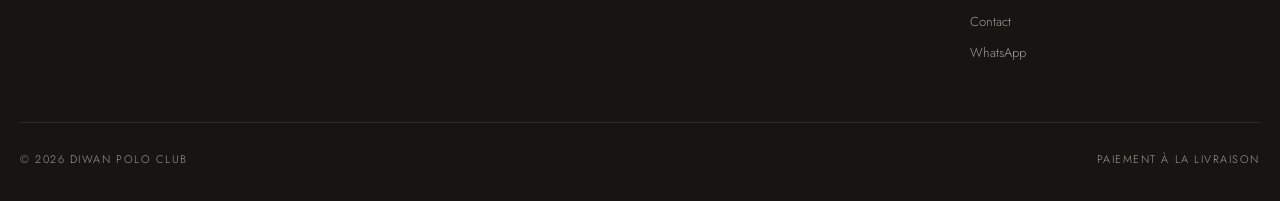
==== commit 59dc6725: "Avis : bande qui défile seule et au doigt, avis du coloris choisi en premier, page avis.html avec to" ====
--- a/index.html
+++ b/index.html
@@ -15,7 +15,7 @@
   <link rel="preconnect" href="https://fonts.googleapis.com">
   <link rel="preconnect" href="https://fonts.gstatic.com" crossorigin>
   <link href="https://fonts.googleapis.com/css2?family=Cormorant+Garamond:ital,wght@0,400;0,500;0,600;1,400&family=Jost:wght@300;400;500&display=swap" rel="stylesheet">
-  <link rel="stylesheet" href="css/style.css?v=60">
+  <link rel="stylesheet" href="css/style.css?v=61">
   <script type="application/ld+json">{"@context":"https://schema.org","@type":"OnlineStore","name":"DIWAN POLO CLUB","url":"https://diwanclub.ma/","logo":"https://diwanclub.ma/assets/logo.png","areaServed":"MA"}</script>
 </head>
 <body data-page="accueil">
@@ -163,7 +163,7 @@
         </div>
         <div>
           <h4>Service client</h4>
-          <ul><li><a href="livraison-retours.html">Livraison et retours</a></li><li><a href="faq.html">Questions fréquentes</a></li><li><a href="contact.html">Contact</a></li><li><a class="lien-wa" href="#">WhatsApp</a></li></ul>
+          <ul><li><a href="livraison-retours.html">Livraison et retours</a></li><li><a href="avis.html">Avis clients</a></li><li><a href="faq.html">Questions fréquentes</a></li><li><a href="contact.html">Contact</a></li><li><a class="lien-wa" href="#">WhatsApp</a></li></ul>
         </div>
       </div>
       <div class="pied-bas"><span>© <span data-annee></span> DIWAN POLO CLUB</span><span>Paiement à la livraison</span></div>
@@ -174,7 +174,7 @@
     <svg viewBox="0 0 32 32"><path d="M16 3a13 13 0 0 0-11.2 19.6L3 29l6.6-1.7A13 13 0 1 0 16 3zm0 23.7a10.7 10.7 0 0 1-5.5-1.5l-.4-.2-3.9 1 1-3.8-.2-.4A10.7 10.7 0 1 1 16 26.7zm5.9-8c-.3-.2-1.9-.9-2.2-1s-.5-.2-.7.2-.8 1-1 1.2-.4.2-.7.1a8.8 8.8 0 0 1-4.4-3.8c-.3-.6.3-.5 1-1.7.1-.2 0-.4 0-.5l-1-2.4c-.3-.6-.5-.5-.7-.5h-.6a1.2 1.2 0 0 0-.9.4 3.6 3.6 0 0 0-1.1 2.7 6.3 6.3 0 0 0 1.3 3.3 14.4 14.4 0 0 0 5.5 4.9c2 .9 2.8 1 3.9.8a3.3 3.3 0 0 0 2.1-1.5 2.7 2.7 0 0 0 .2-1.5c-.1-.1-.3-.2-.6-.3z"/></svg>
   </a>
 
-  <script src="js/config.js?v=60"></script>
-  <script src="js/app.js?v=60"></script>
+  <script src="js/config.js?v=61"></script>
+  <script src="js/app.js?v=61"></script>
 </body>
 </html>
--- a/css/style.css
+++ b/css/style.css
@@ -673,3 +673,18 @@
 /* Première image de la vidéo pendant le chargement */
 .heros-diapo { background-size: cover; background-position: center; }
 @media (max-width: 700px) { .heros-diapo { background-position: center 25%; } }
+
+/* Avis : bande qui défile sur le côté (le client glisse avec le doigt, elle avance seule sinon) */
+.avis-bande { display: flex; gap: 14px; overflow-x: auto; scroll-snap-type: x mandatory; scroll-padding-inline: 16px; padding: 0 16px 10px; margin: 0 -16px; scrollbar-width: none; -webkit-overflow-scrolling: touch; overscroll-behavior-x: contain; }
+.avis-bande::-webkit-scrollbar { display: none; }
+.avis-bande .avis-carte { flex: 0 0 min(78%, 300px); scroll-snap-align: start; }
+@media (min-width: 900px) { .avis-bande { grid-template-columns: none; } .avis-bande .avis-carte { flex-basis: calc((100% - 42px) / 4); } }
+.avis-plus { text-align: center; margin-top: 22px; }
+.avis-plus .btn { border: 1px solid var(--noir); color: var(--noir); padding: 16px 22px; font-size: 12px; white-space: normal; max-width: 100%; line-height: 1.5; }
+.avis-plus .btn::before { background: var(--noir); }
+.avis-plus .btn:hover { color: var(--creme); }
+/* Page des avis : toutes les photos en grille */
+.avis-page-tete { text-align: center; max-width: 620px; margin: 0 auto 34px; }
+.avis-page-tete p { color: var(--gris); }
+.avis-toutes { margin-bottom: 40px; }
+@media (max-width: 899px) { .avis-toutes { grid-template-columns: repeat(2, 1fr); gap: 12px; } .avis-toutes .avis-carte figcaption { padding: 14px; } .avis-toutes .avis-carte p { font-size: 16px; margin-bottom: 10px; } }
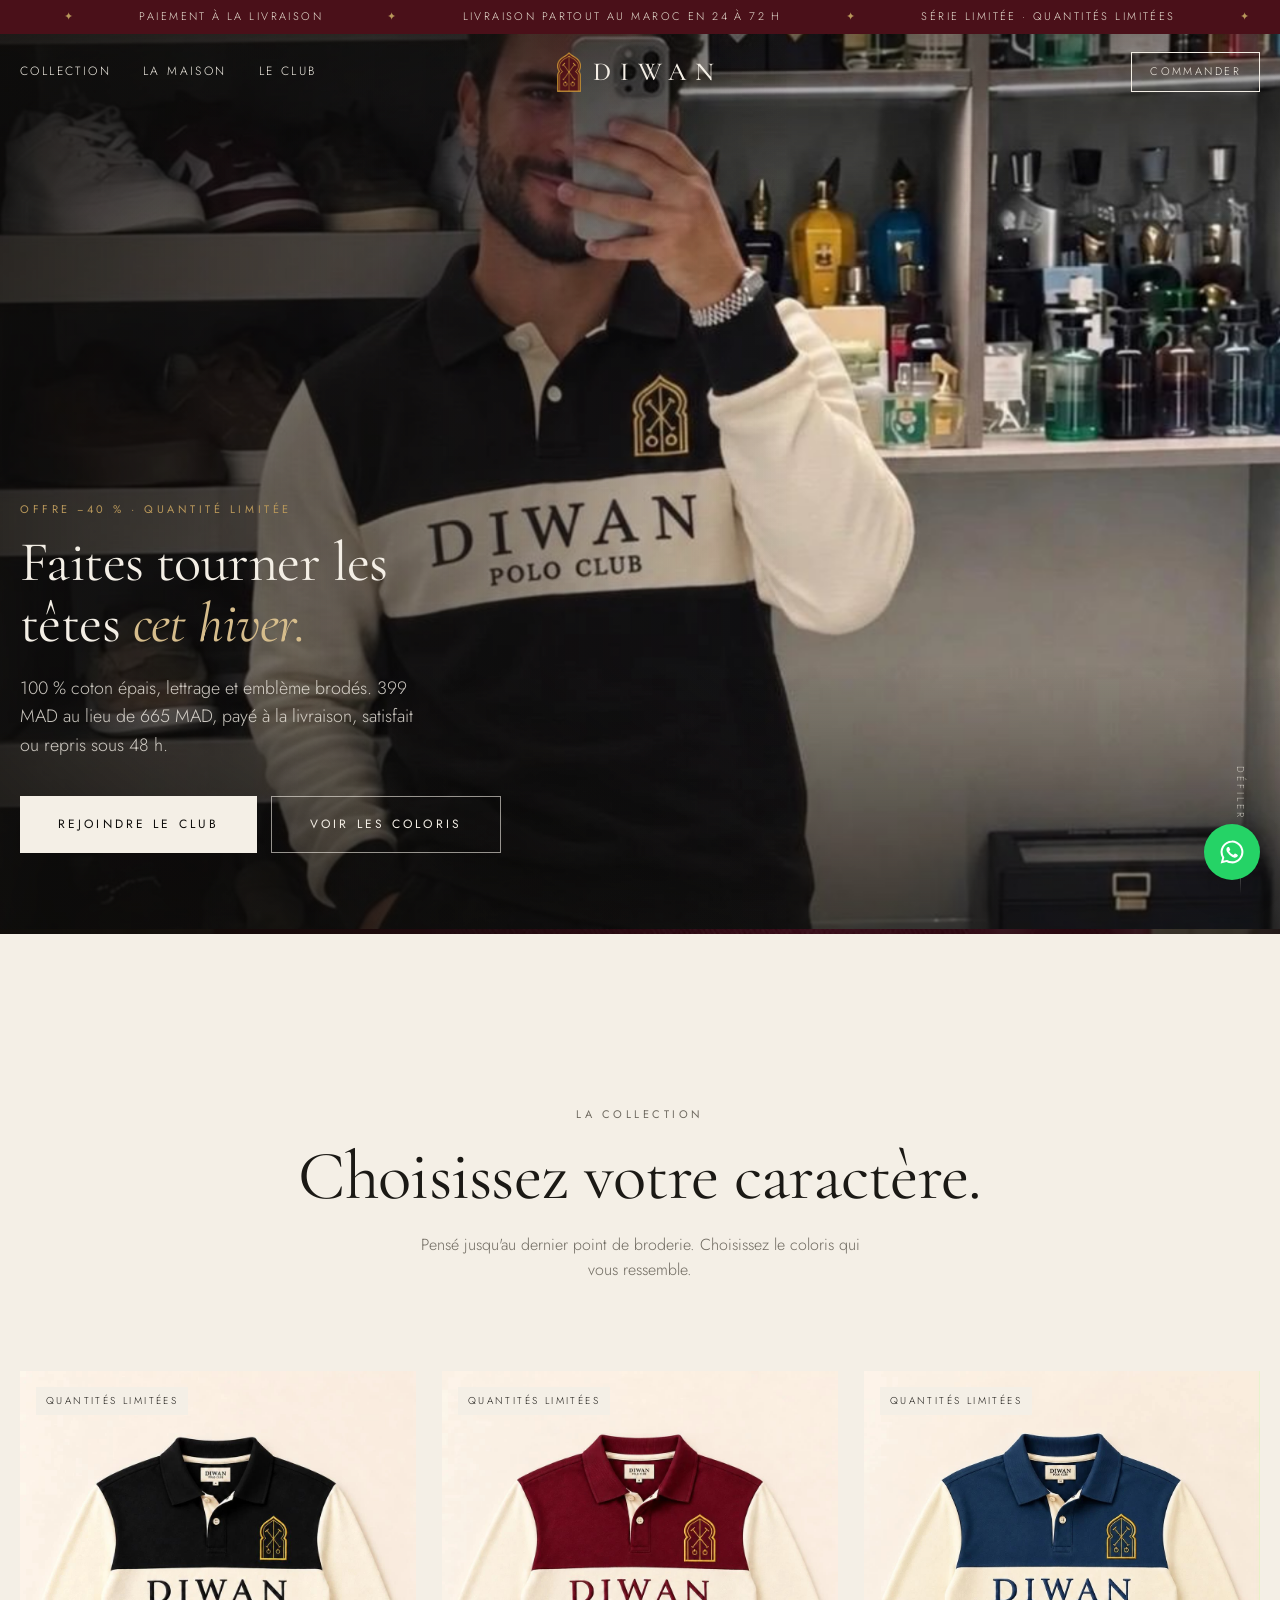
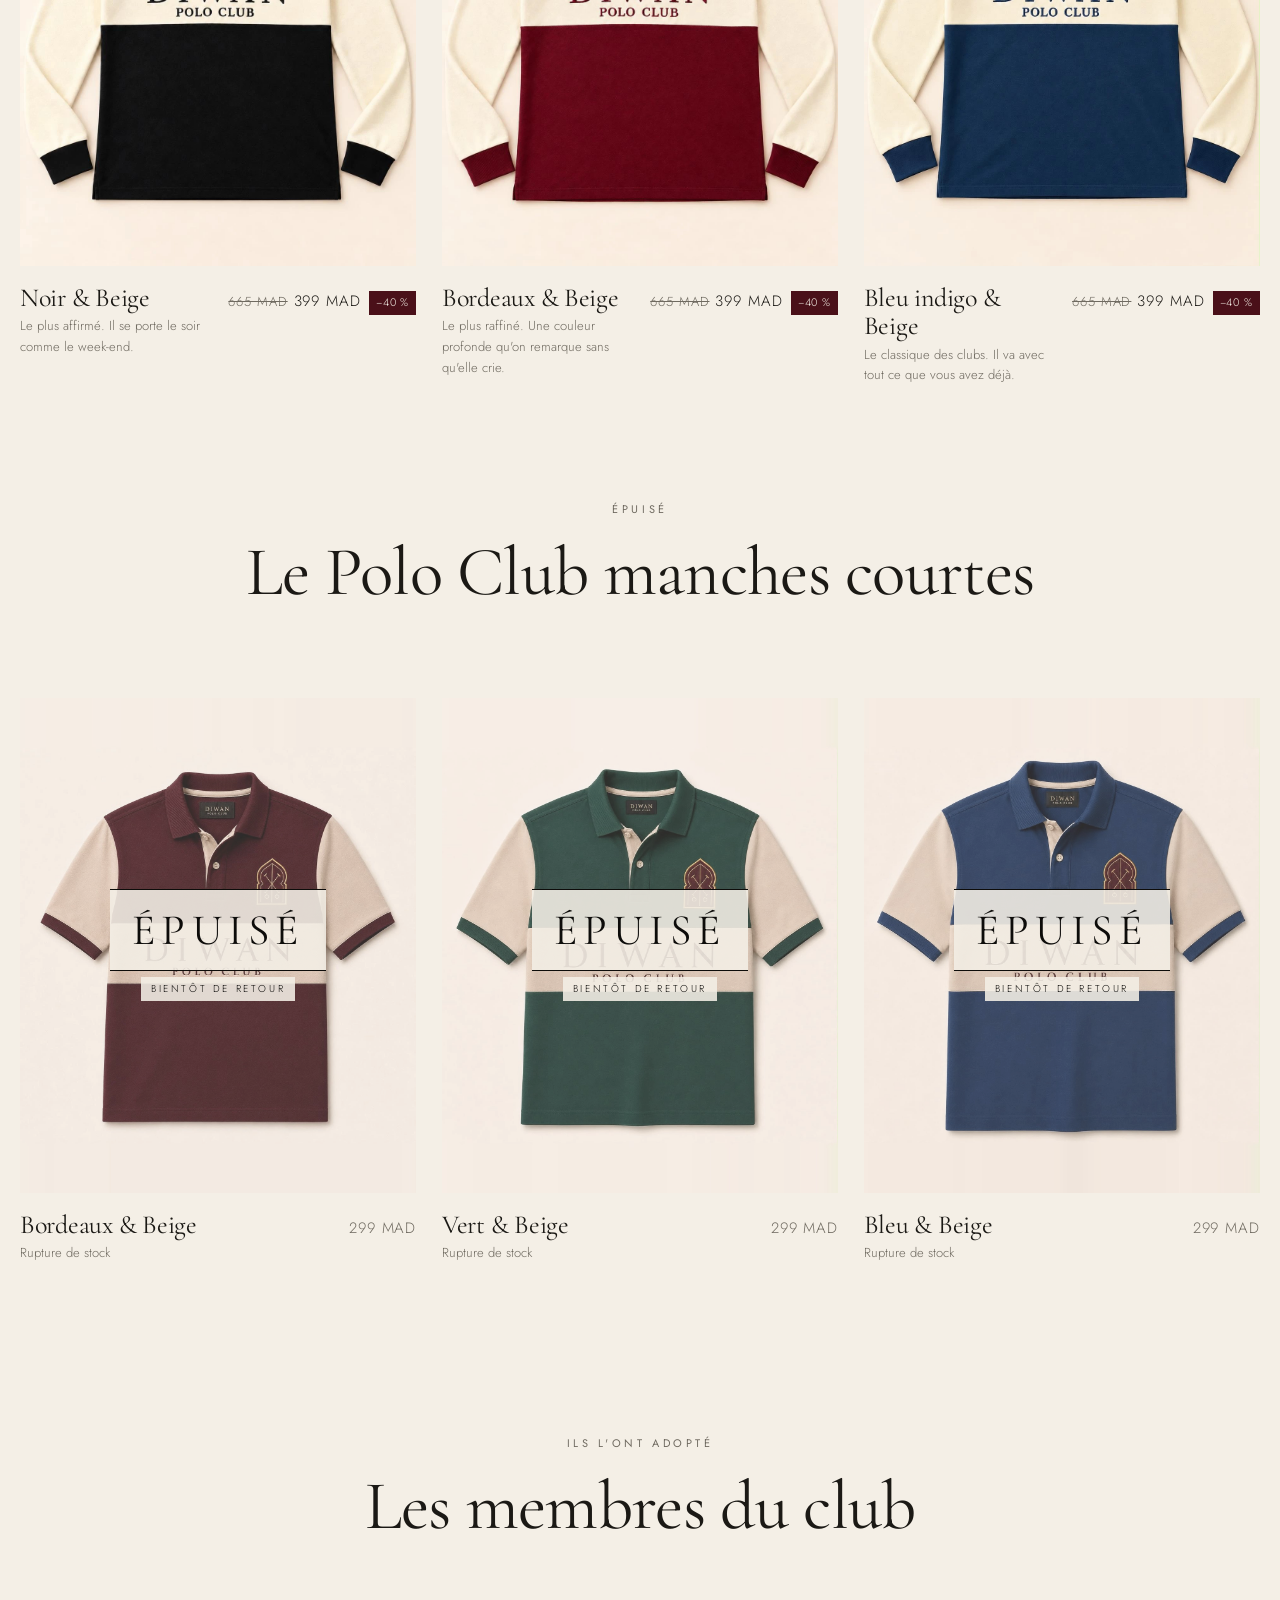
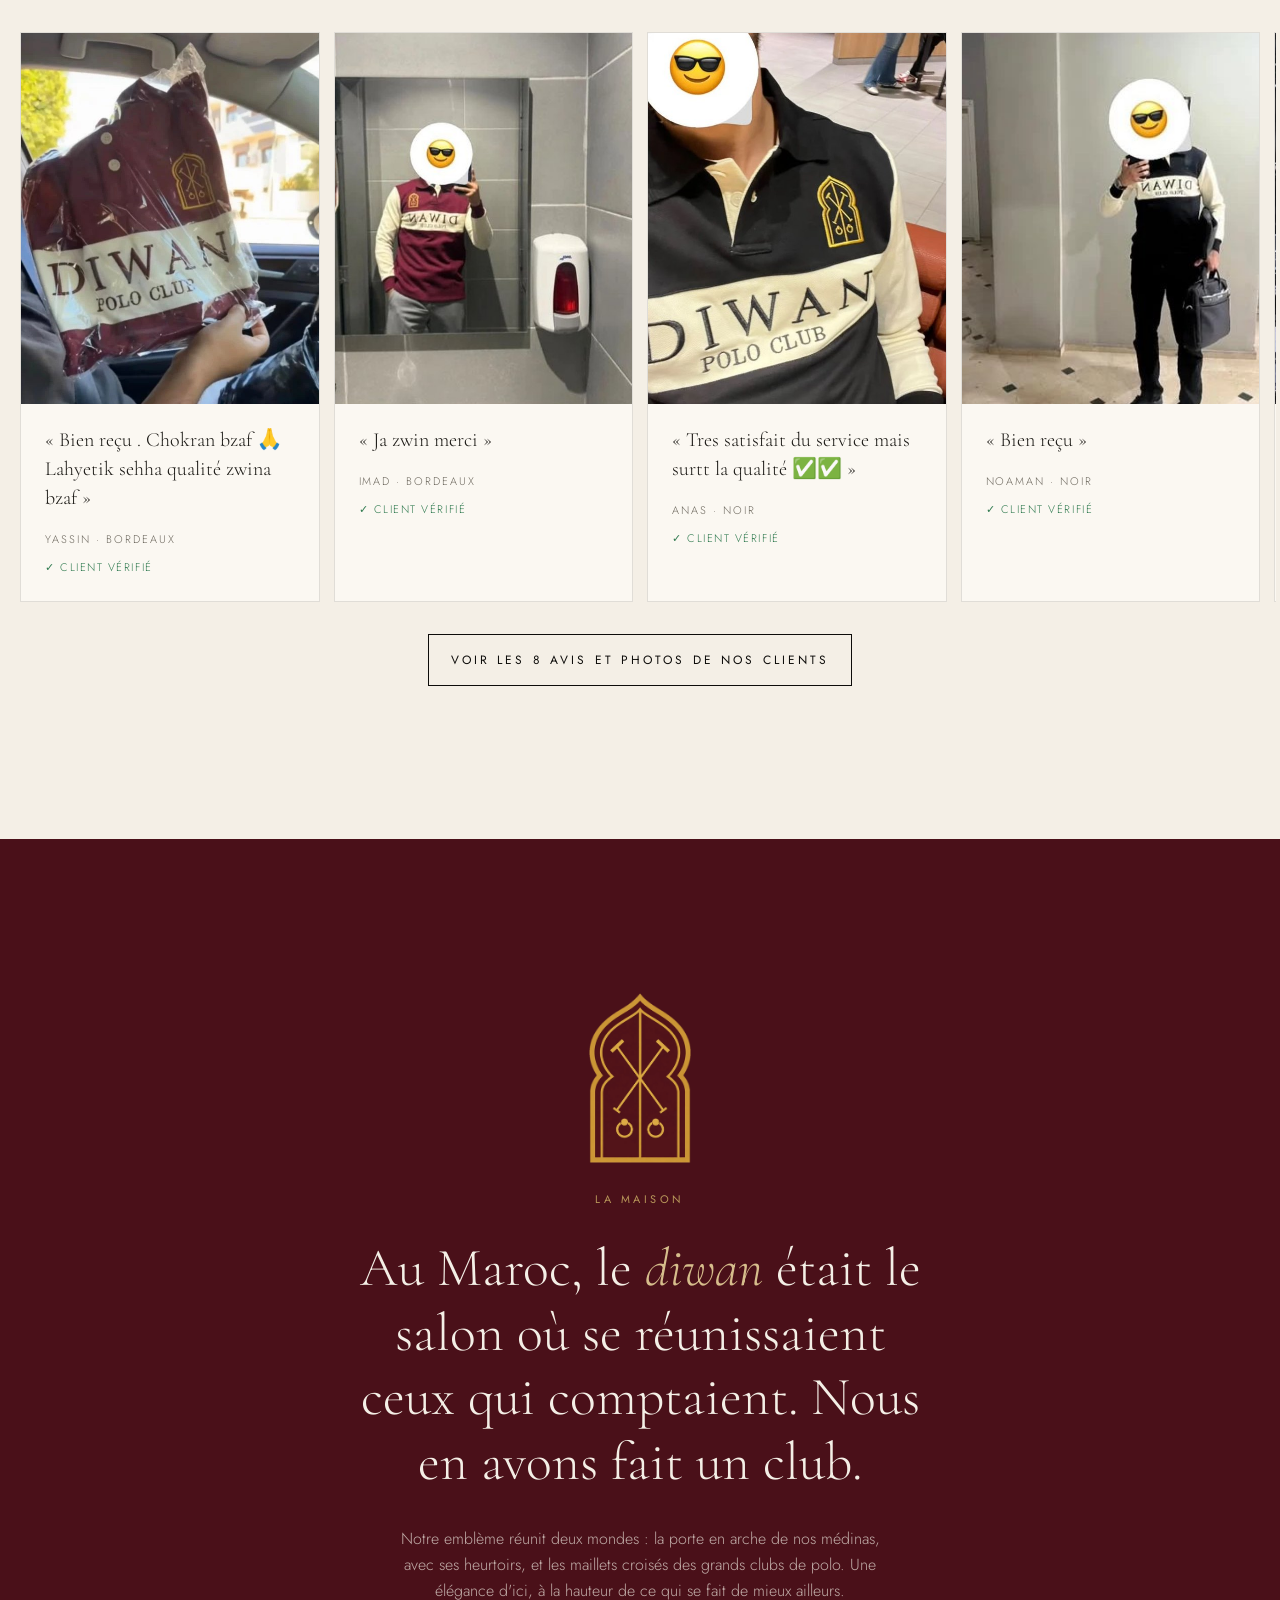
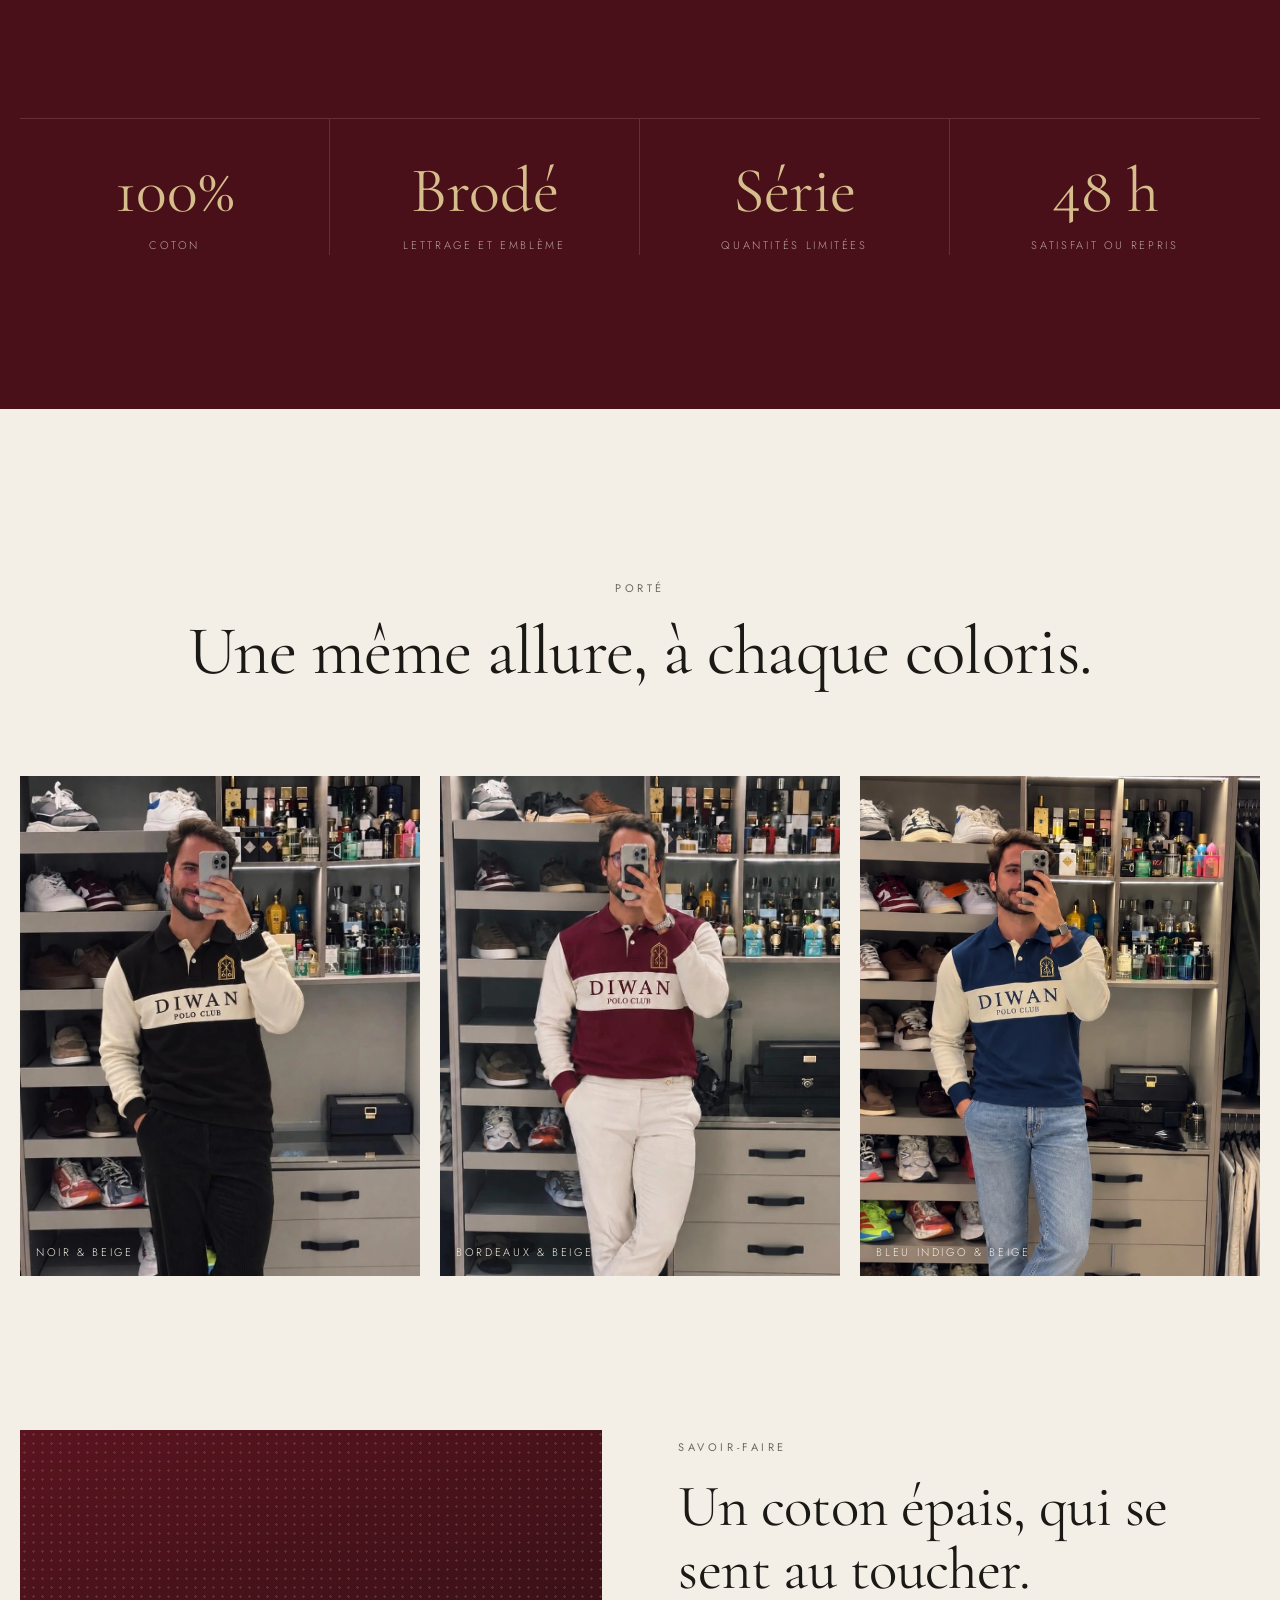
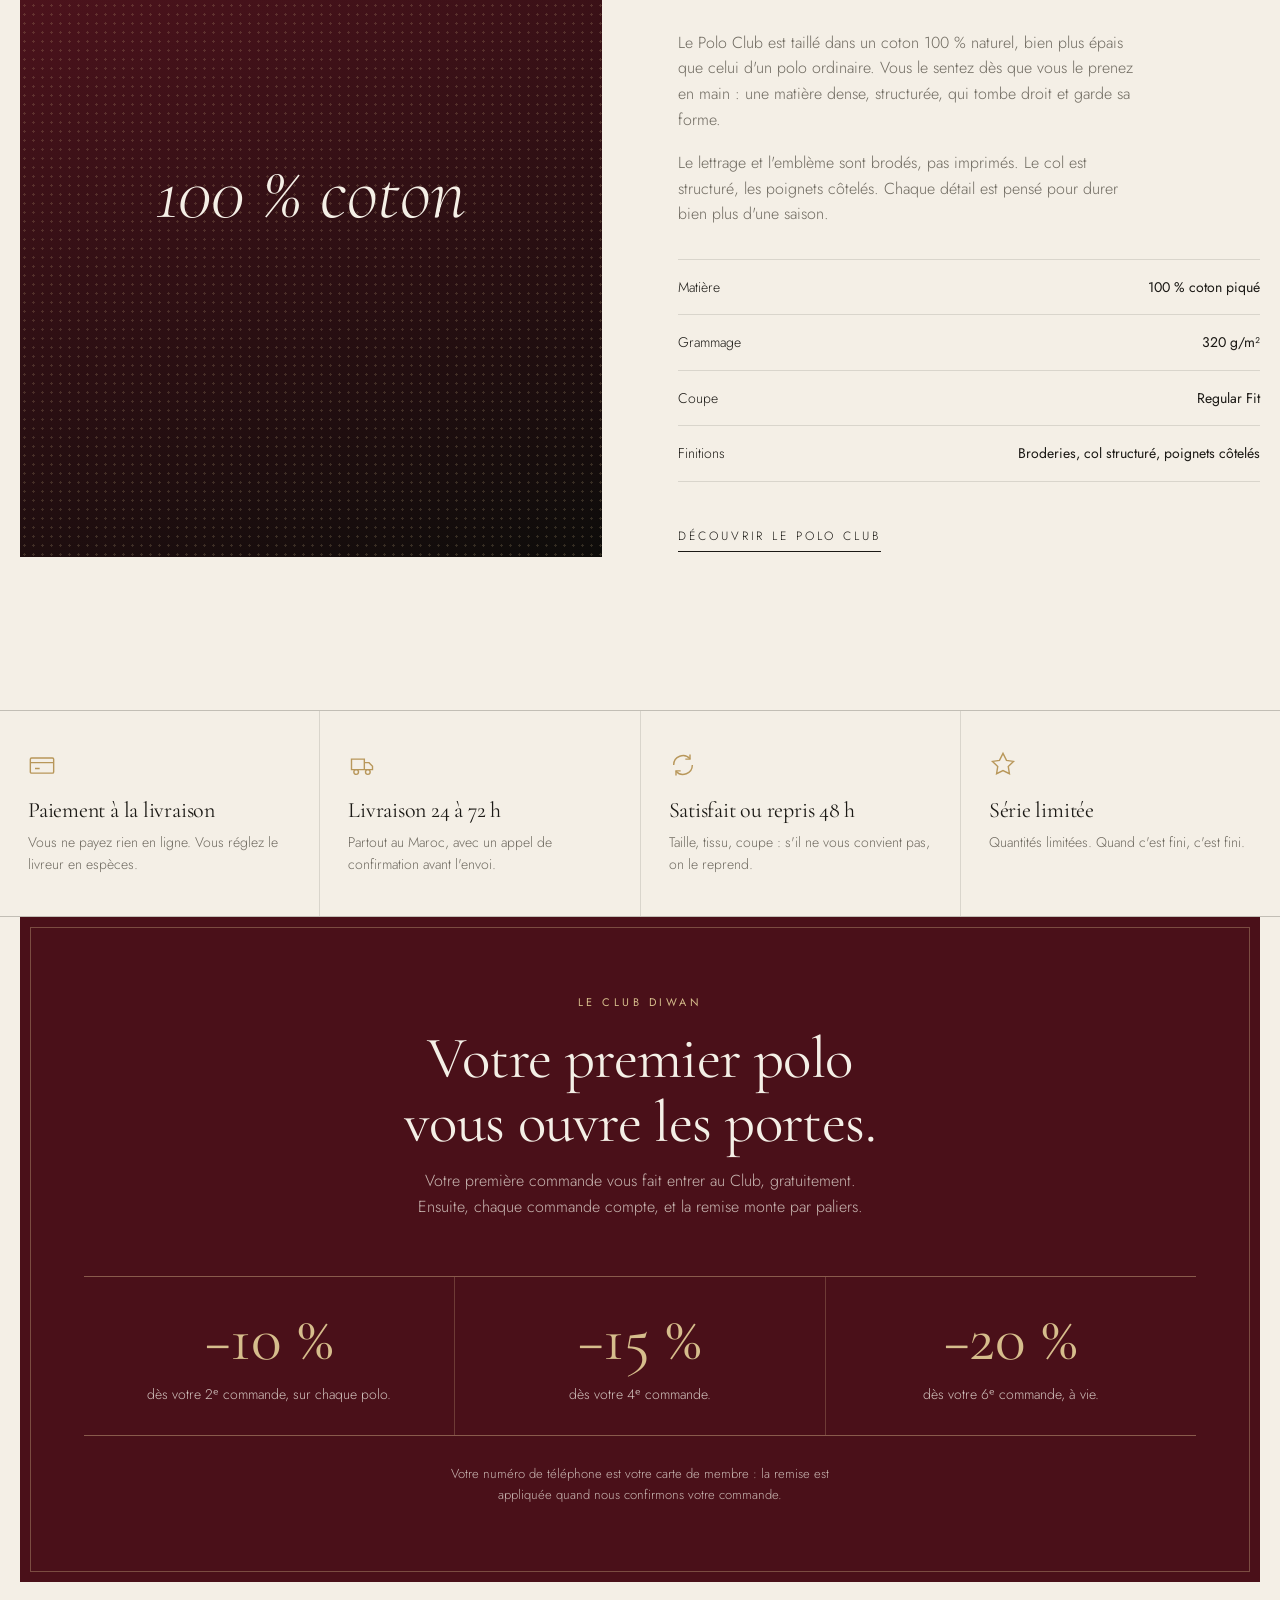
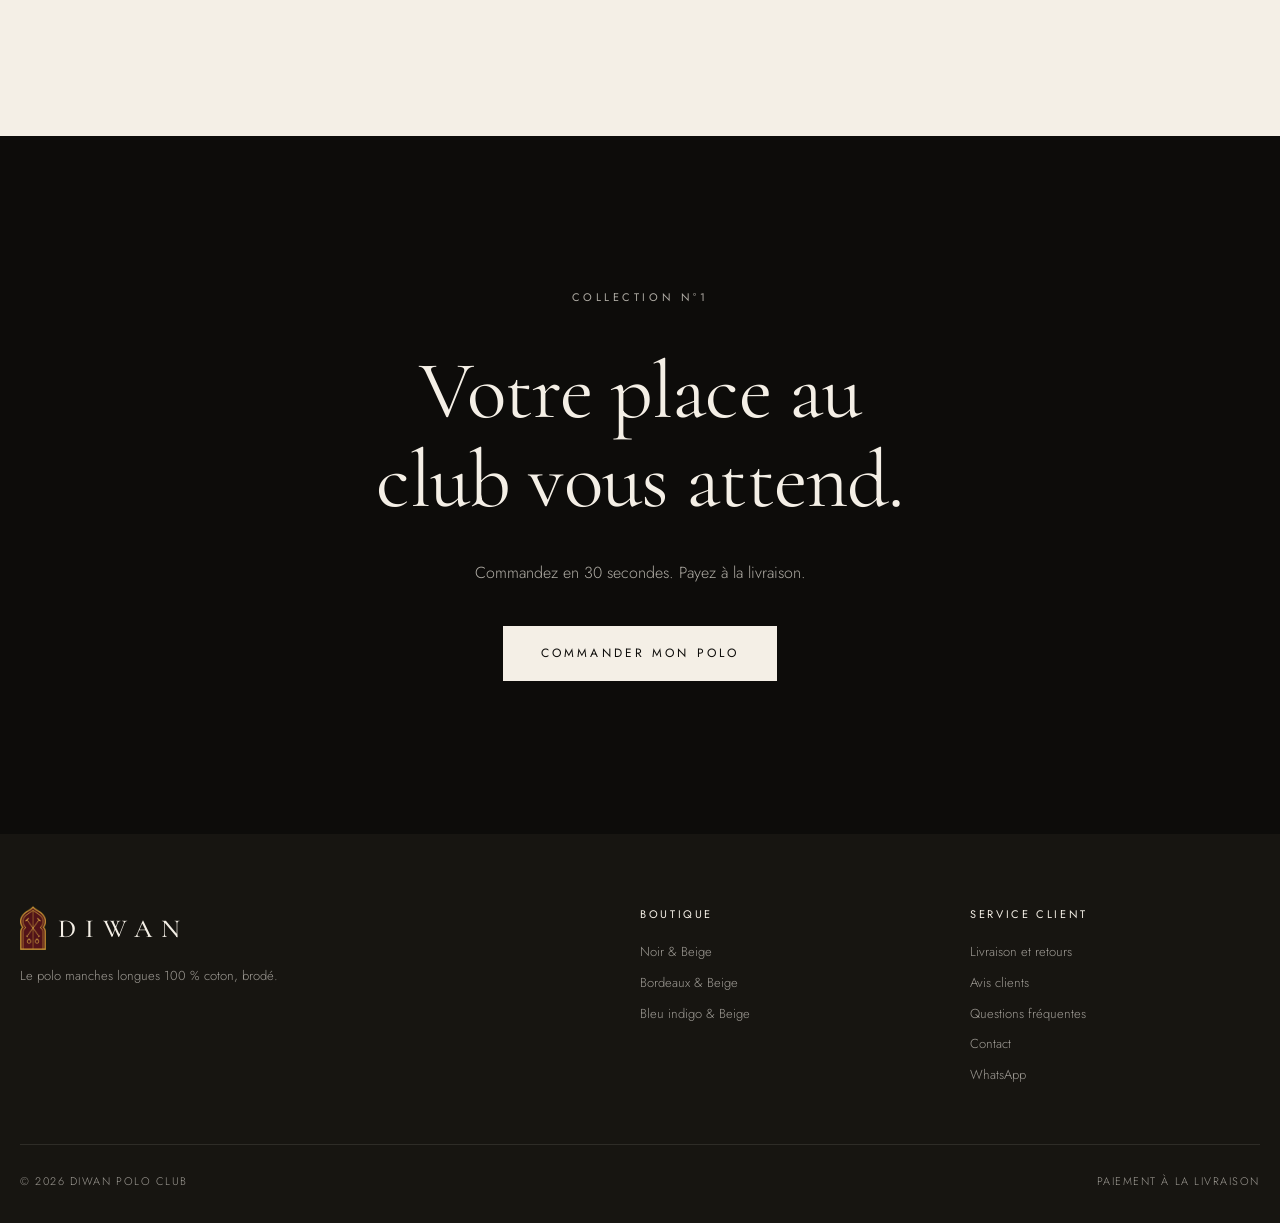
==== commit e9ae83f9: "Avis : bande sur l'accueil, défilement sans fin tant qu'elle est à l'écran (pause seulement pendant " ====
--- a/index.html
+++ b/index.html
@@ -15,7 +15,7 @@
   <link rel="preconnect" href="https://fonts.googleapis.com">
   <link rel="preconnect" href="https://fonts.gstatic.com" crossorigin>
   <link href="https://fonts.googleapis.com/css2?family=Cormorant+Garamond:ital,wght@0,400;0,500;0,600;1,400&family=Jost:wght@300;400;500&display=swap" rel="stylesheet">
-  <link rel="stylesheet" href="css/style.css?v=61">
+  <link rel="stylesheet" href="css/style.css?v=62">
   <script type="application/ld+json">{"@context":"https://schema.org","@type":"OnlineStore","name":"DIWAN POLO CLUB","url":"https://diwanclub.ma/","logo":"https://diwanclub.ma/assets/logo.png","areaServed":"MA"}</script>
 </head>
 <body data-page="accueil">
@@ -62,6 +62,15 @@
       </div>
       <div class="collection" id="collection"></div>
       <div id="autres-modeles"></div>
+    </div>
+  </section>
+
+  <!-- AVIS CLIENTS -->
+  <section id="avis-accueil" hidden style="padding-top:0">
+    <div class="wrap">
+      <div class="titre-section revele"><p class="eyebrow">Ils l'ont adopté</p><h2>Les membres du club</h2></div>
+      <div class="avis-grille avis-bande" id="avis-grille"></div>
+      <p class="avis-plus"><a href="avis.html" id="avis-tous" class="btn"><span>Voir tous les avis et photos de nos clients</span></a></p>
     </div>
   </section>
 
@@ -174,7 +183,7 @@
     <svg viewBox="0 0 32 32"><path d="M16 3a13 13 0 0 0-11.2 19.6L3 29l6.6-1.7A13 13 0 1 0 16 3zm0 23.7a10.7 10.7 0 0 1-5.5-1.5l-.4-.2-3.9 1 1-3.8-.2-.4A10.7 10.7 0 1 1 16 26.7zm5.9-8c-.3-.2-1.9-.9-2.2-1s-.5-.2-.7.2-.8 1-1 1.2-.4.2-.7.1a8.8 8.8 0 0 1-4.4-3.8c-.3-.6.3-.5 1-1.7.1-.2 0-.4 0-.5l-1-2.4c-.3-.6-.5-.5-.7-.5h-.6a1.2 1.2 0 0 0-.9.4 3.6 3.6 0 0 0-1.1 2.7 6.3 6.3 0 0 0 1.3 3.3 14.4 14.4 0 0 0 5.5 4.9c2 .9 2.8 1 3.9.8a3.3 3.3 0 0 0 2.1-1.5 2.7 2.7 0 0 0 .2-1.5c-.1-.1-.3-.2-.6-.3z"/></svg>
   </a>
 
-  <script src="js/config.js?v=61"></script>
-  <script src="js/app.js?v=61"></script>
+  <script src="js/config.js?v=62"></script>
+  <script src="js/app.js?v=62"></script>
 </body>
 </html>
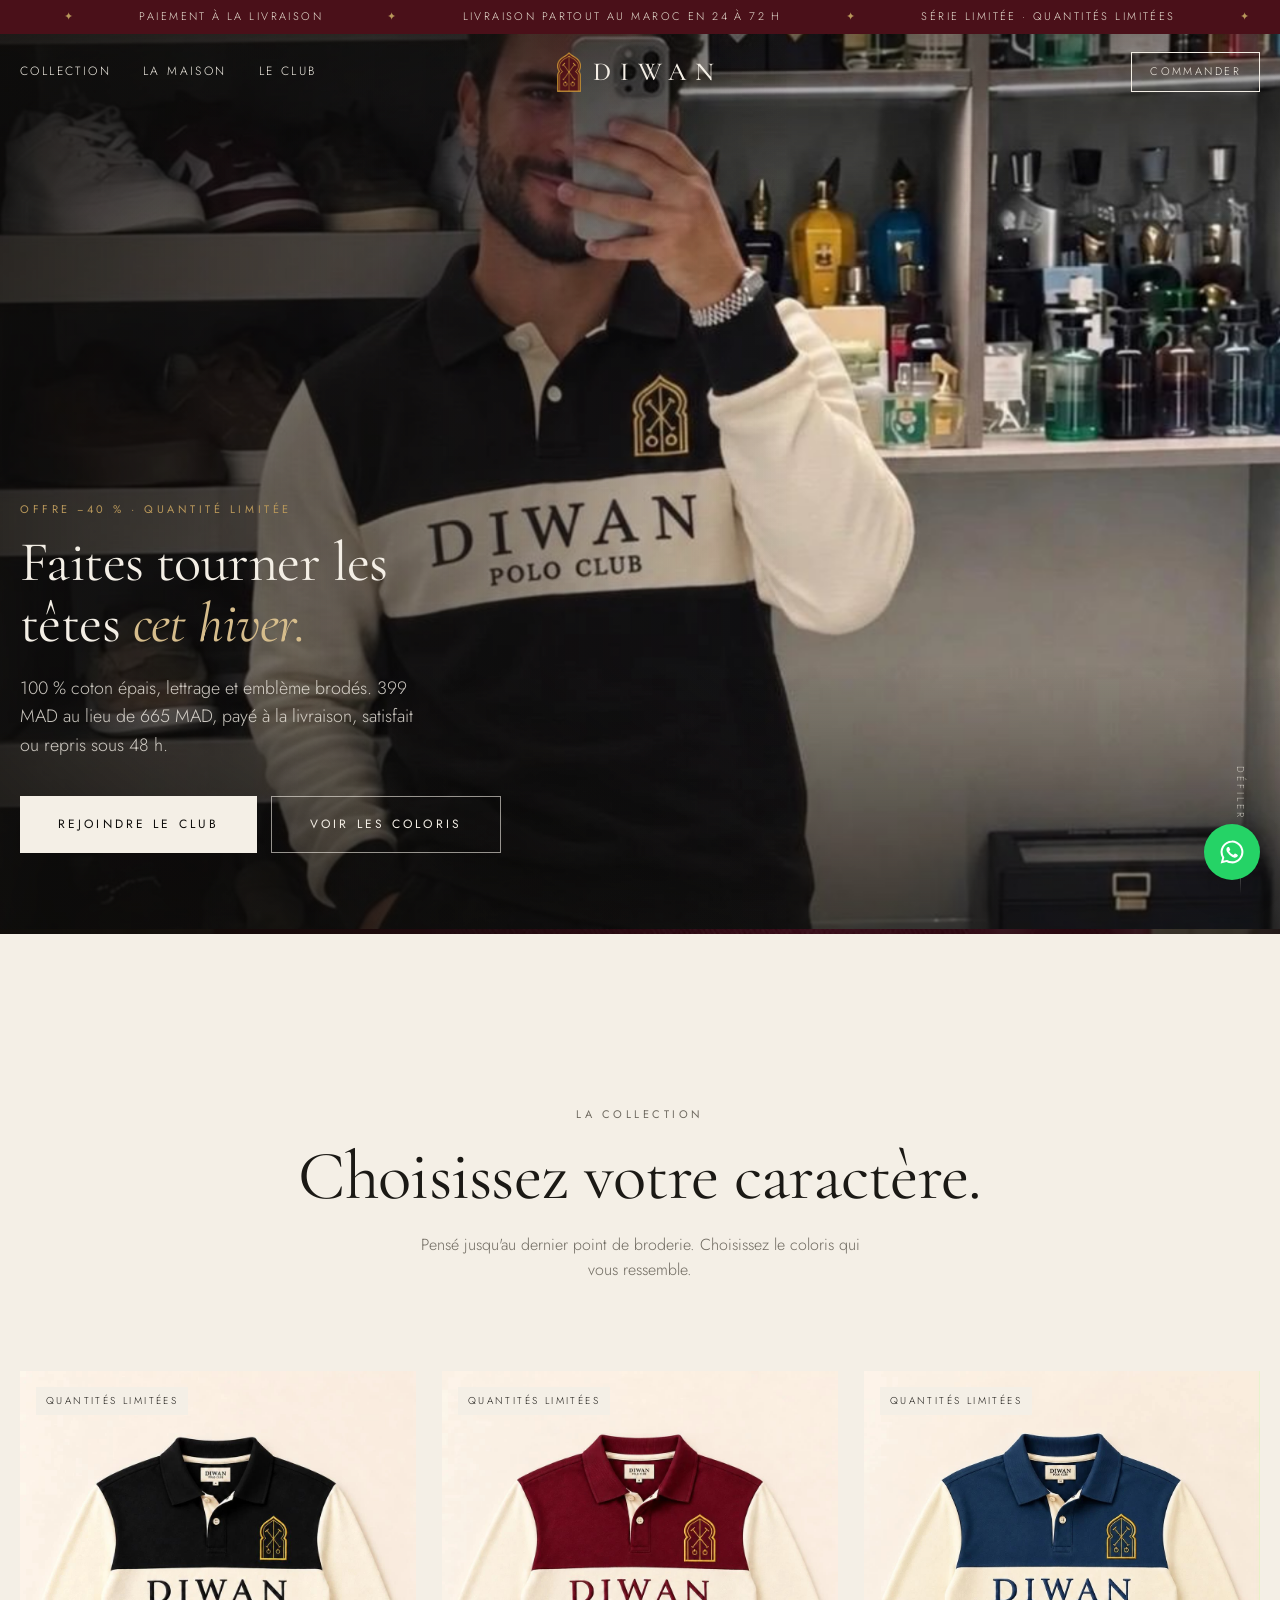
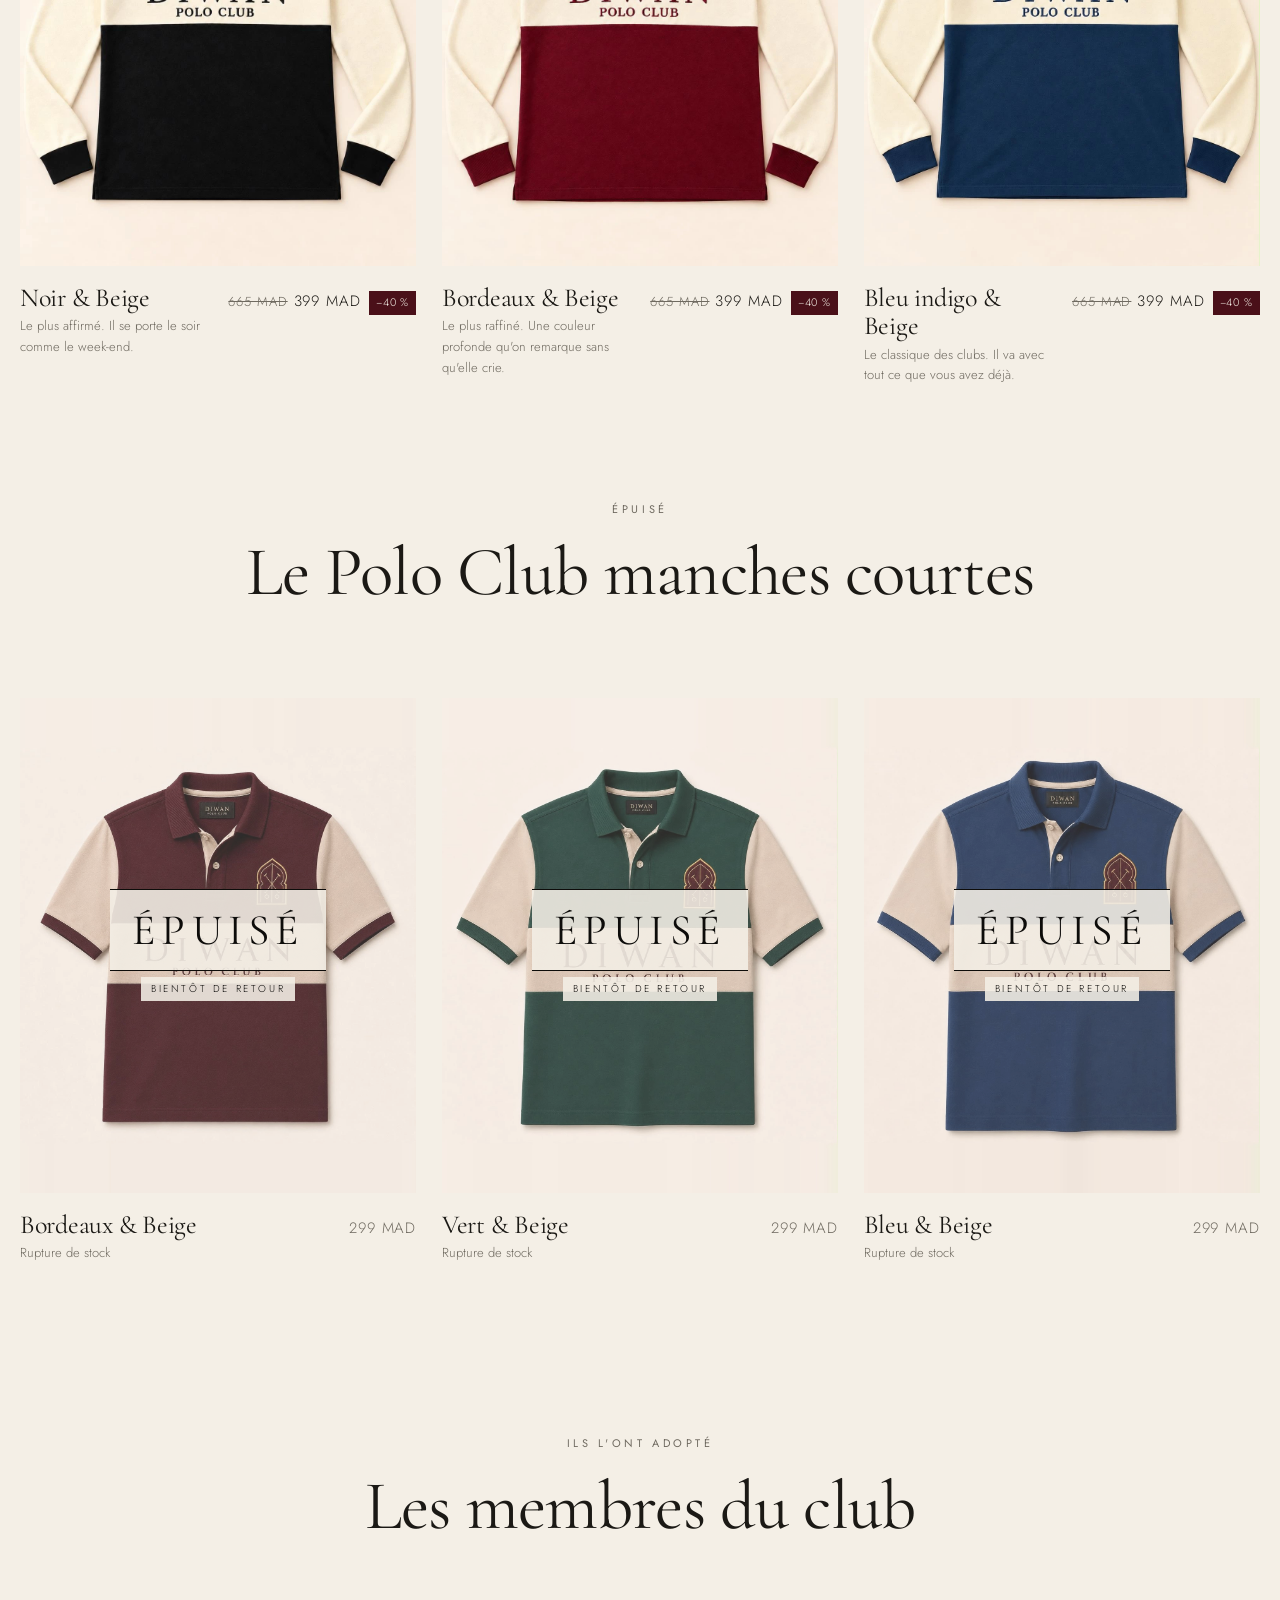
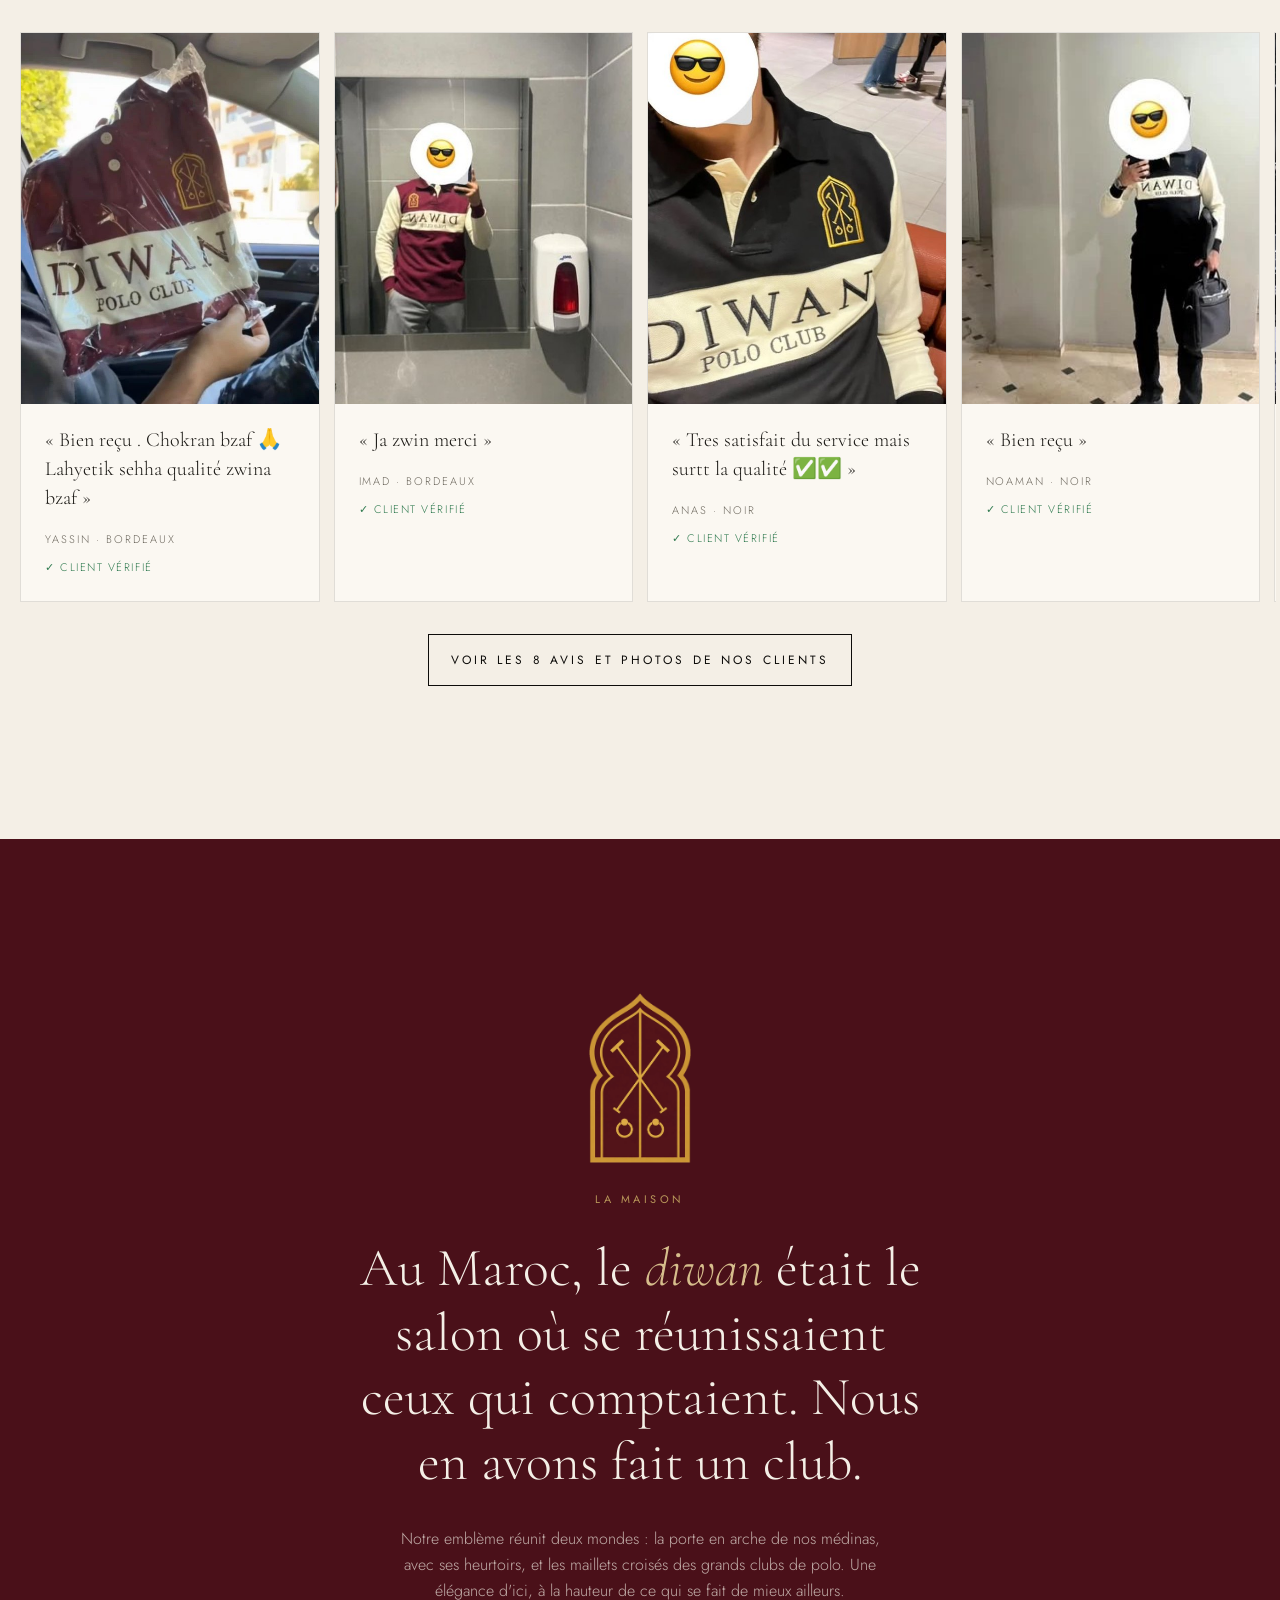
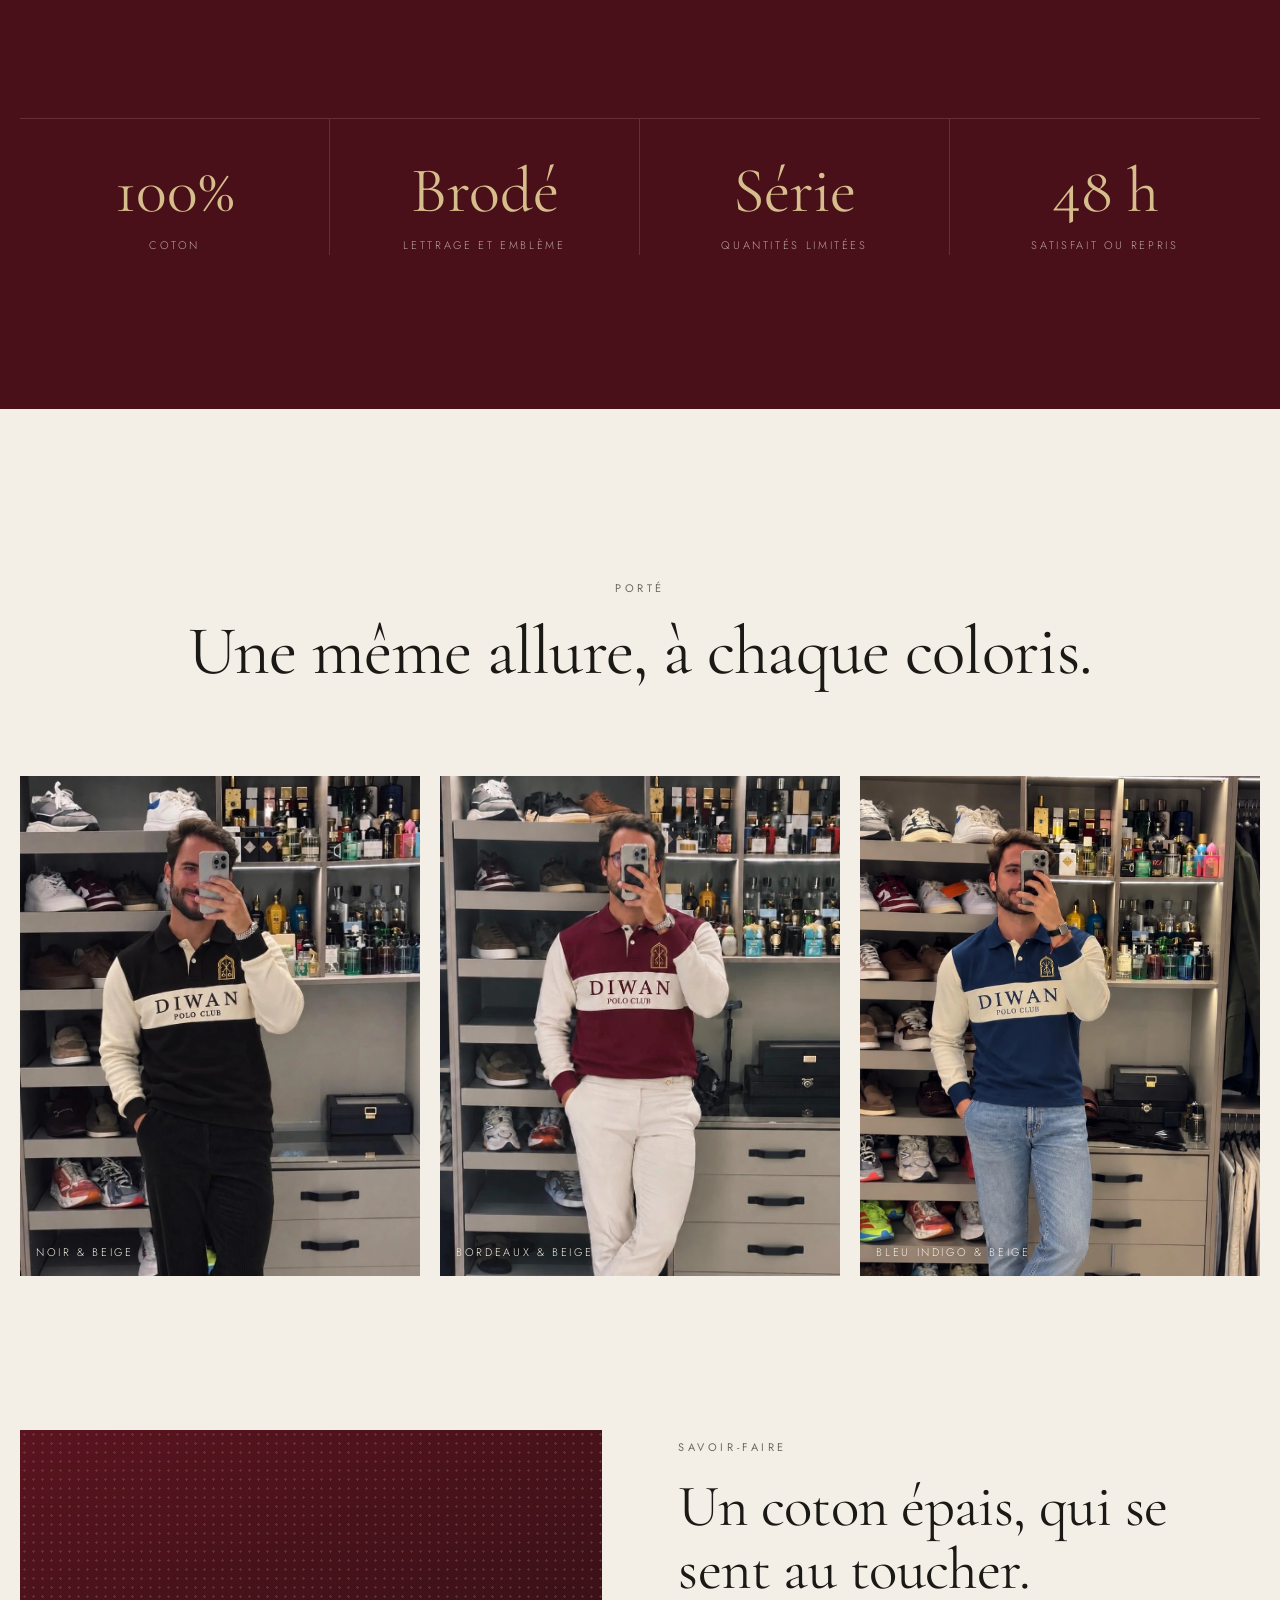
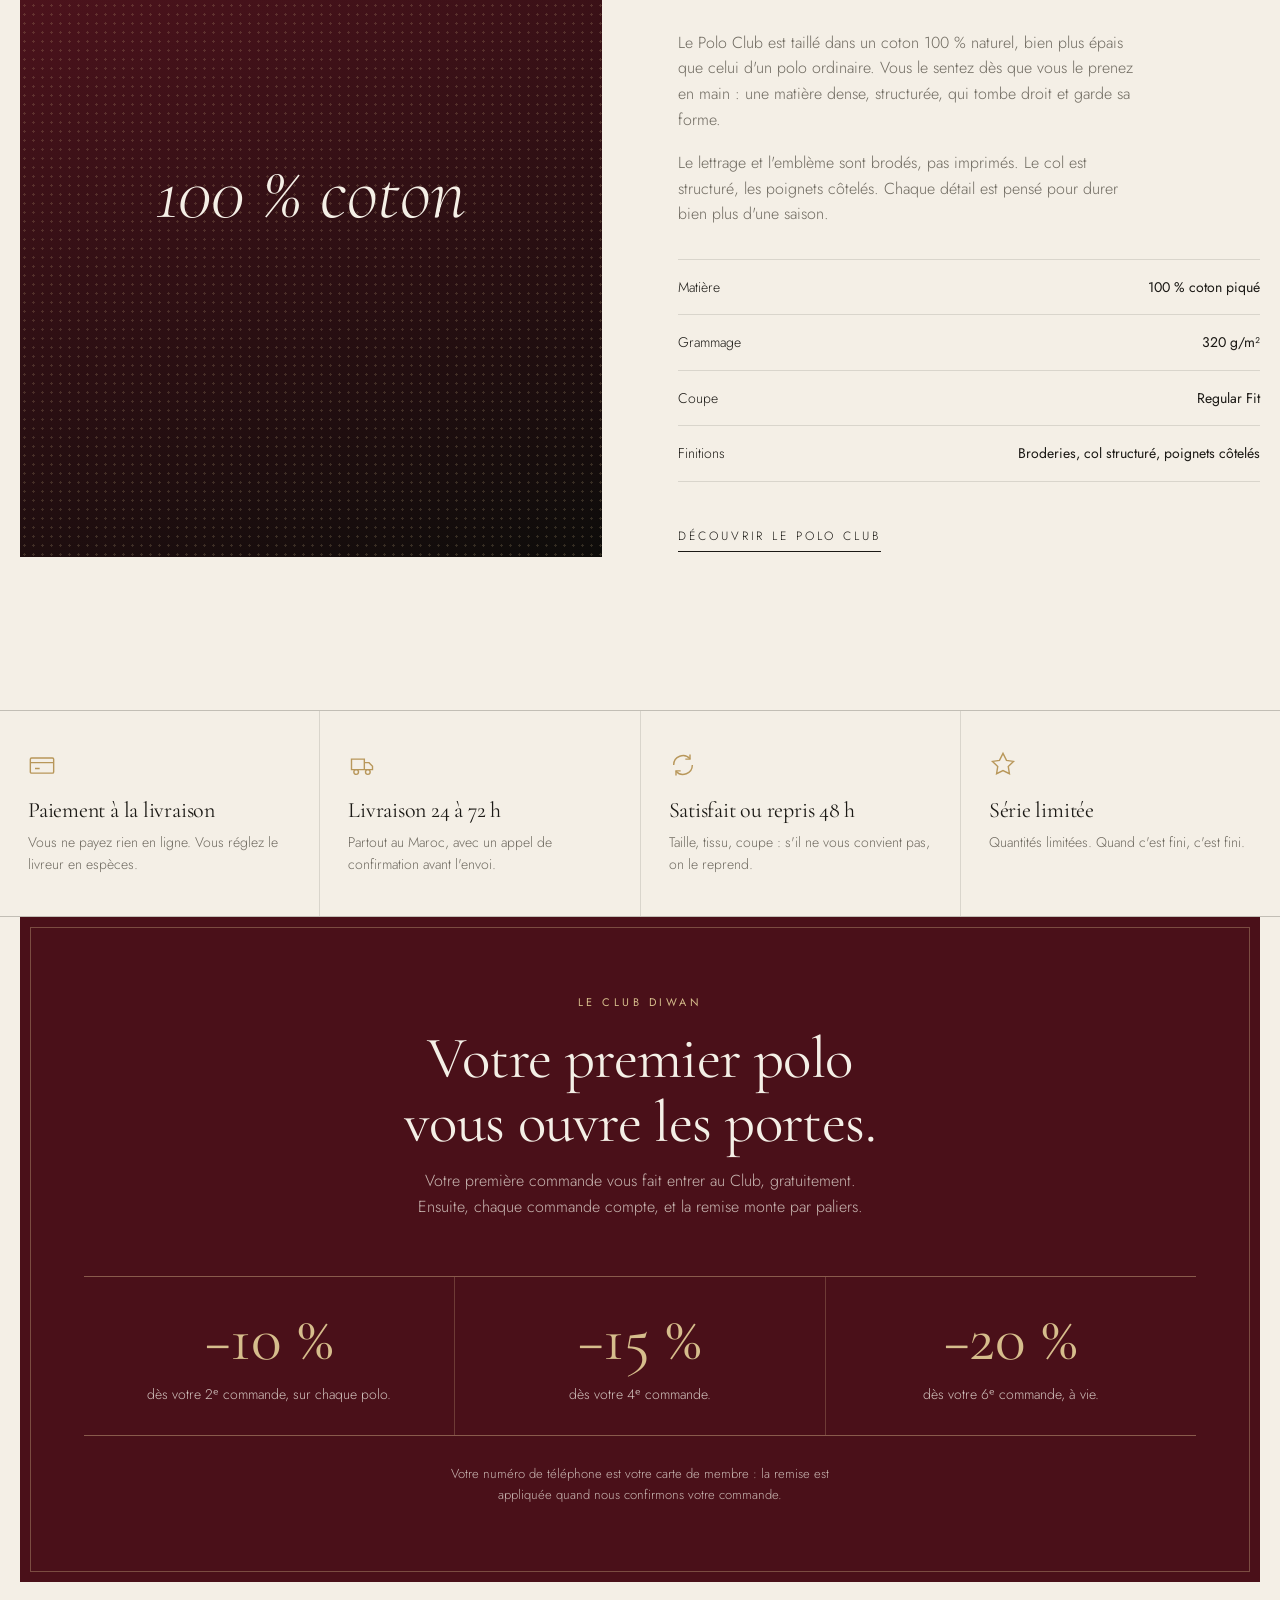
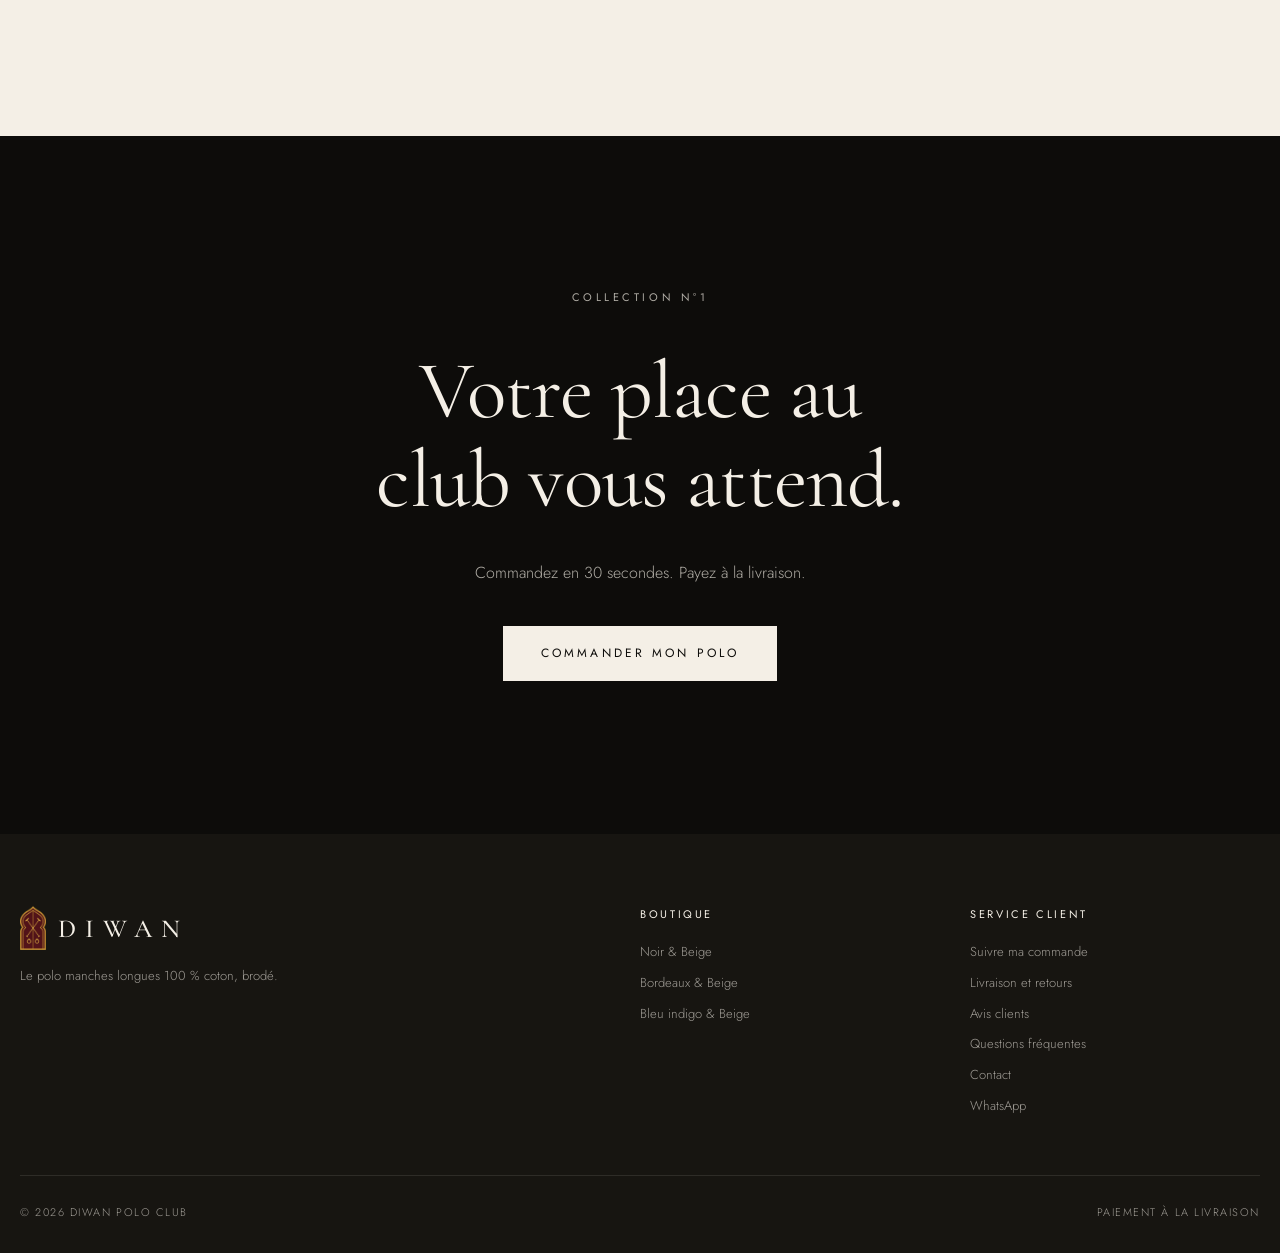
==== commit a4c29591: "Suivi de commande : page suivi.html (monuments du Maroc en fond), code DW-XXXXXX par commande lu dan" ====
--- a/index.html
+++ b/index.html
@@ -15,7 +15,7 @@
   <link rel="preconnect" href="https://fonts.googleapis.com">
   <link rel="preconnect" href="https://fonts.gstatic.com" crossorigin>
   <link href="https://fonts.googleapis.com/css2?family=Cormorant+Garamond:ital,wght@0,400;0,500;0,600;1,400&family=Jost:wght@300;400;500&display=swap" rel="stylesheet">
-  <link rel="stylesheet" href="css/style.css?v=62">
+  <link rel="stylesheet" href="css/style.css?v=64">
   <script type="application/ld+json">{"@context":"https://schema.org","@type":"OnlineStore","name":"DIWAN POLO CLUB","url":"https://diwanclub.ma/","logo":"https://diwanclub.ma/assets/logo.png","areaServed":"MA"}</script>
 </head>
 <body data-page="accueil">
@@ -172,7 +172,7 @@
         </div>
         <div>
           <h4>Service client</h4>
-          <ul><li><a href="livraison-retours.html">Livraison et retours</a></li><li><a href="avis.html">Avis clients</a></li><li><a href="faq.html">Questions fréquentes</a></li><li><a href="contact.html">Contact</a></li><li><a class="lien-wa" href="#">WhatsApp</a></li></ul>
+          <ul><li><a href="suivi.html">Suivre ma commande</a></li><li><a href="livraison-retours.html">Livraison et retours</a></li><li><a href="avis.html">Avis clients</a></li><li><a href="faq.html">Questions fréquentes</a></li><li><a href="contact.html">Contact</a></li><li><a class="lien-wa" href="#">WhatsApp</a></li></ul>
         </div>
       </div>
       <div class="pied-bas"><span>© <span data-annee></span> DIWAN POLO CLUB</span><span>Paiement à la livraison</span></div>
@@ -183,7 +183,7 @@
     <svg viewBox="0 0 32 32"><path d="M16 3a13 13 0 0 0-11.2 19.6L3 29l6.6-1.7A13 13 0 1 0 16 3zm0 23.7a10.7 10.7 0 0 1-5.5-1.5l-.4-.2-3.9 1 1-3.8-.2-.4A10.7 10.7 0 1 1 16 26.7zm5.9-8c-.3-.2-1.9-.9-2.2-1s-.5-.2-.7.2-.8 1-1 1.2-.4.2-.7.1a8.8 8.8 0 0 1-4.4-3.8c-.3-.6.3-.5 1-1.7.1-.2 0-.4 0-.5l-1-2.4c-.3-.6-.5-.5-.7-.5h-.6a1.2 1.2 0 0 0-.9.4 3.6 3.6 0 0 0-1.1 2.7 6.3 6.3 0 0 0 1.3 3.3 14.4 14.4 0 0 0 5.5 4.9c2 .9 2.8 1 3.9.8a3.3 3.3 0 0 0 2.1-1.5 2.7 2.7 0 0 0 .2-1.5c-.1-.1-.3-.2-.6-.3z"/></svg>
   </a>
 
-  <script src="js/config.js?v=62"></script>
-  <script src="js/app.js?v=62"></script>
+  <script src="js/config.js?v=64"></script>
+  <script src="js/app.js?v=64"></script>
 </body>
 </html>
--- a/css/style.css
+++ b/css/style.css
@@ -688,3 +688,6 @@
 .avis-page-tete p { color: var(--gris); }
 .avis-toutes { margin-bottom: 40px; }
 @media (max-width: 899px) { .avis-toutes { grid-template-columns: repeat(2, 1fr); gap: 12px; } .avis-toutes .avis-carte figcaption { padding: 14px; } .avis-toutes .avis-carte p { font-size: 16px; margin-bottom: 10px; } }
+
+/* Remise du Club reconnue au numéro de téléphone */
+.remise-club { margin-top: 8px; padding: 10px 12px; background: rgba(184, 151, 90, .14); border-left: 2px solid var(--or); font-size: 13px; color: var(--texte, #0d0c0a); }
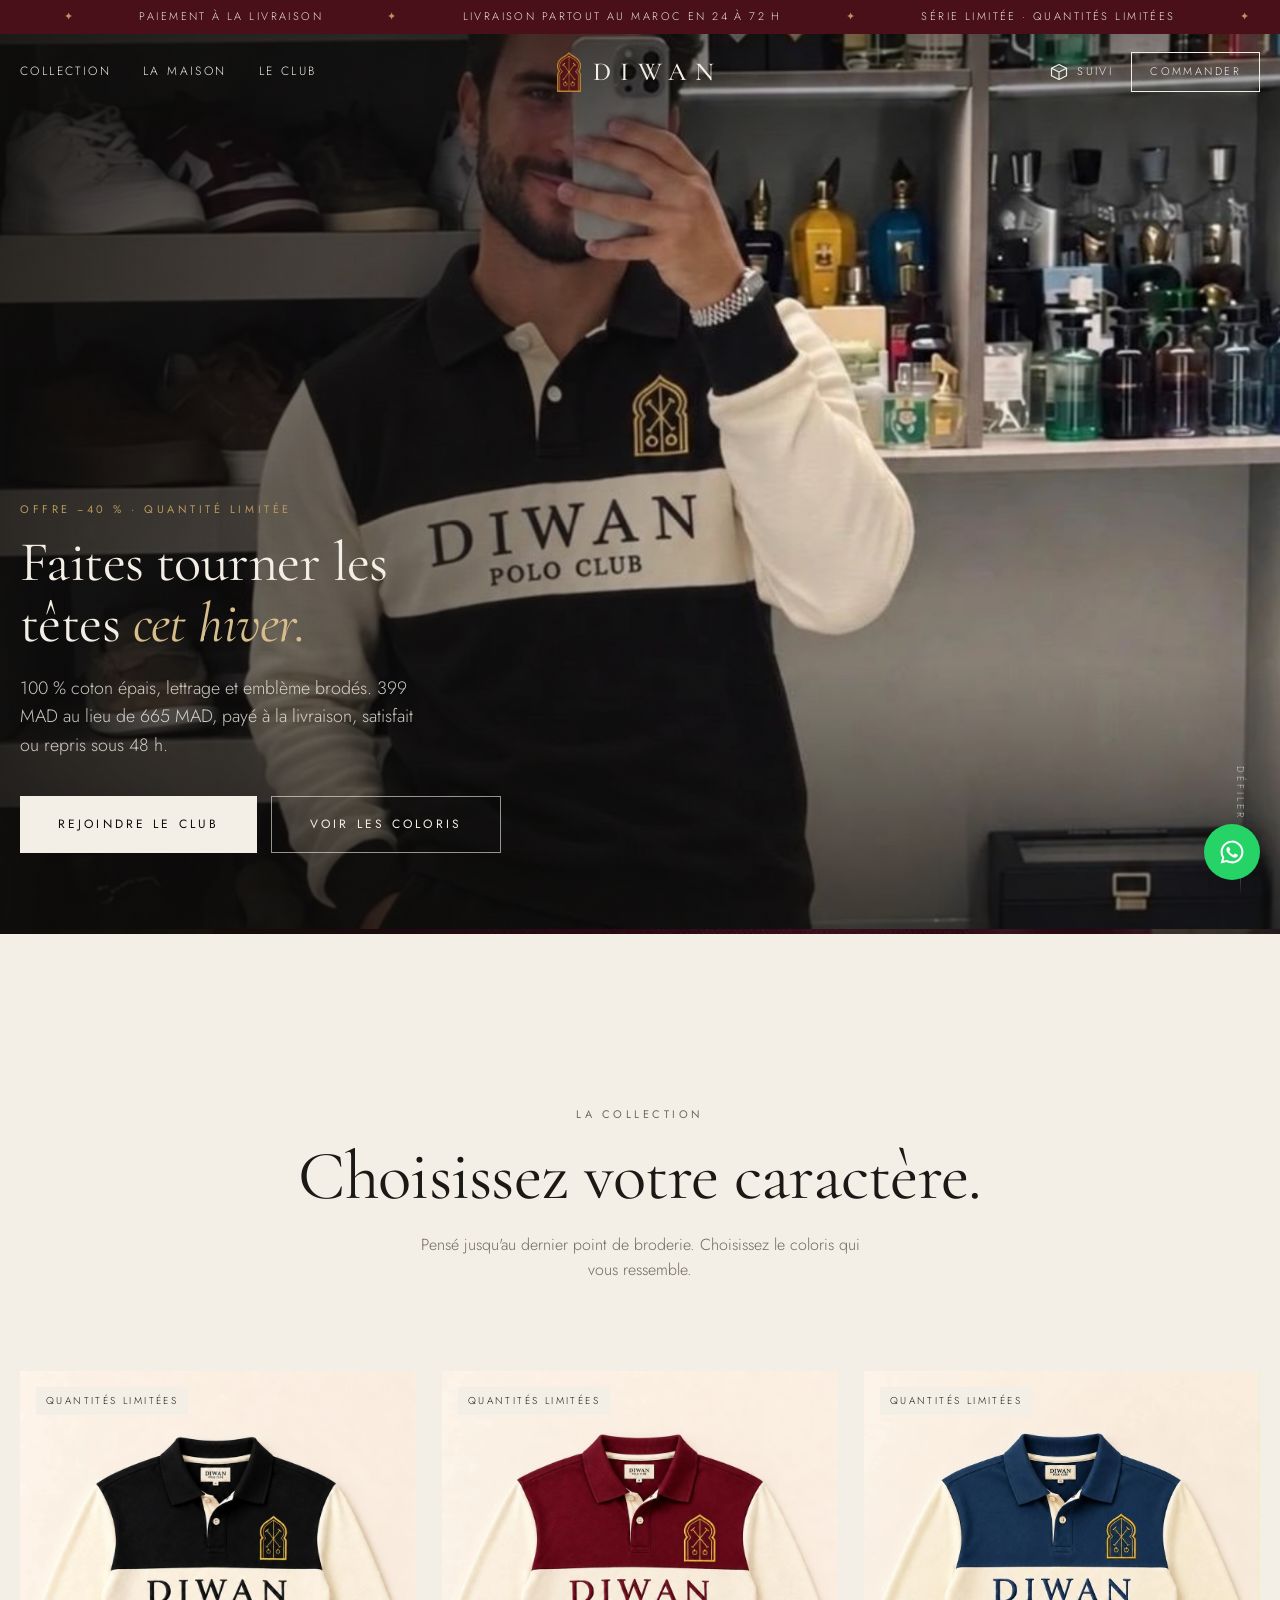
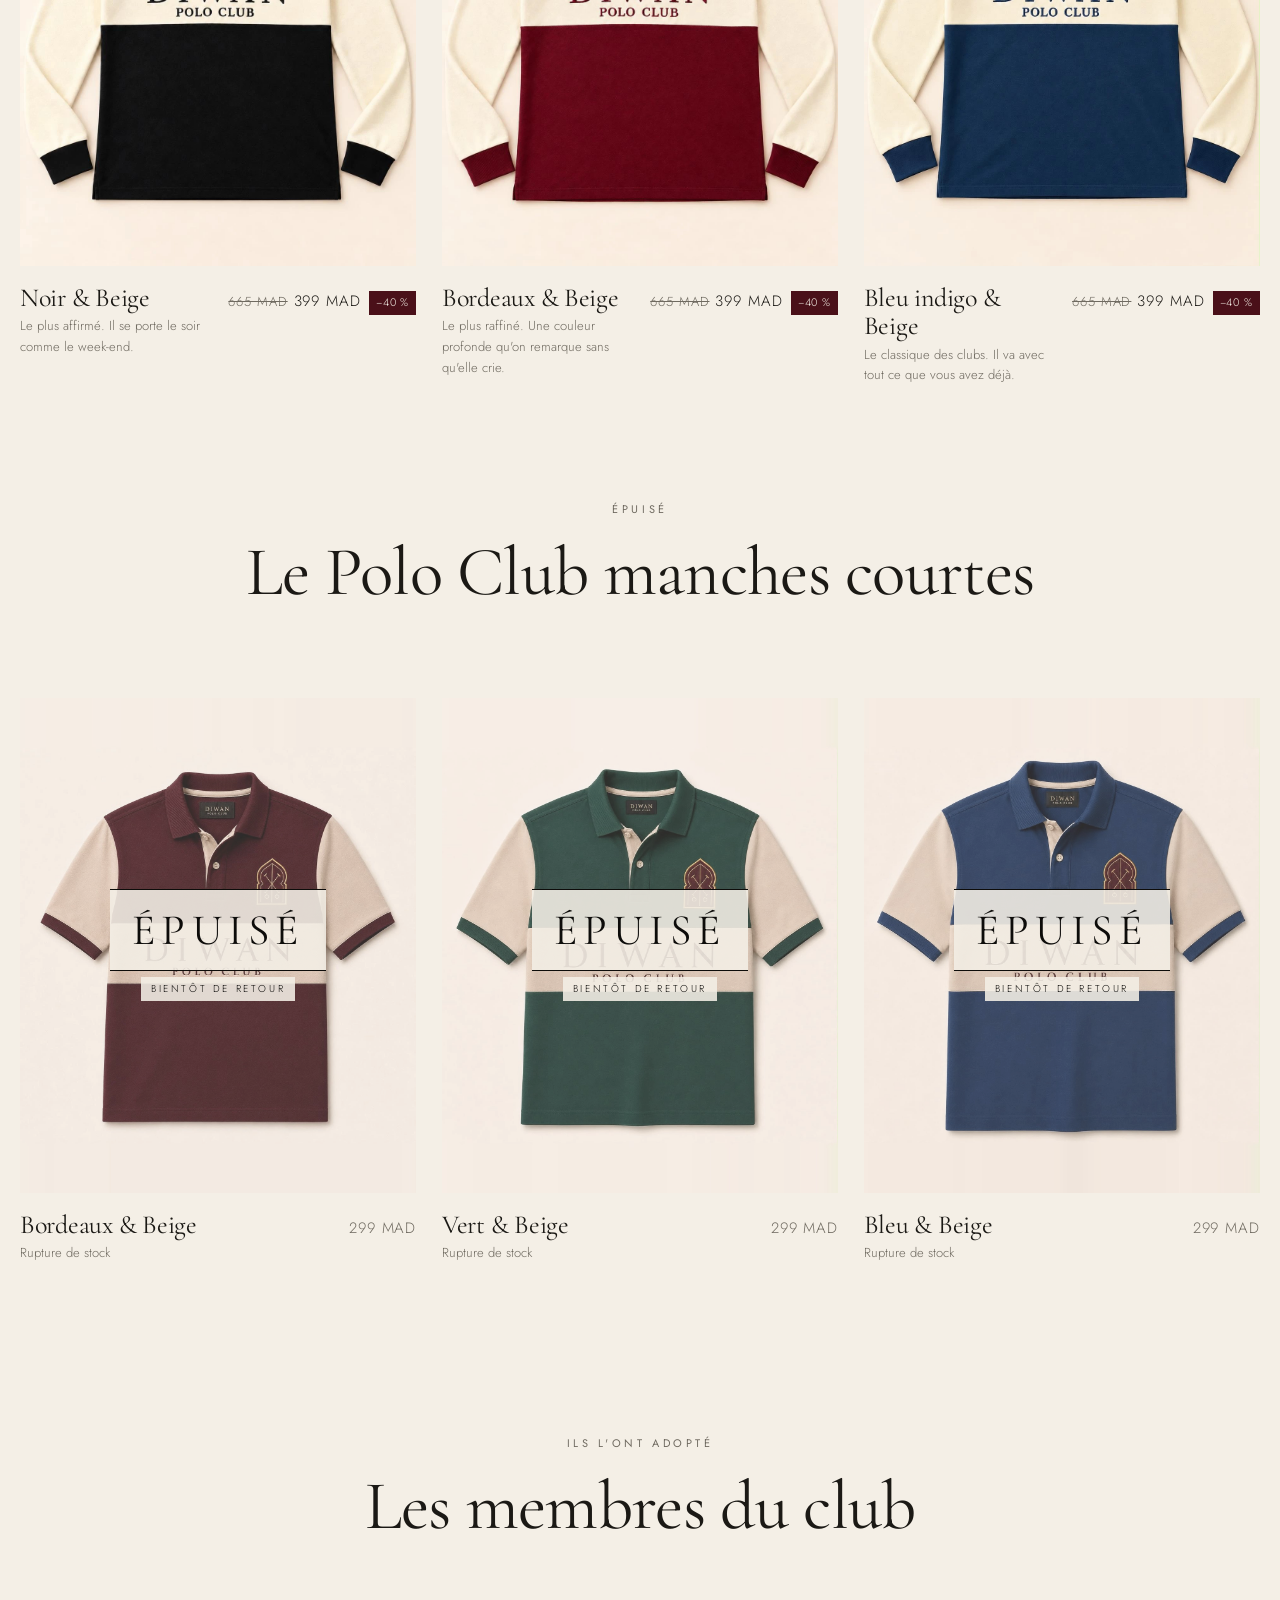
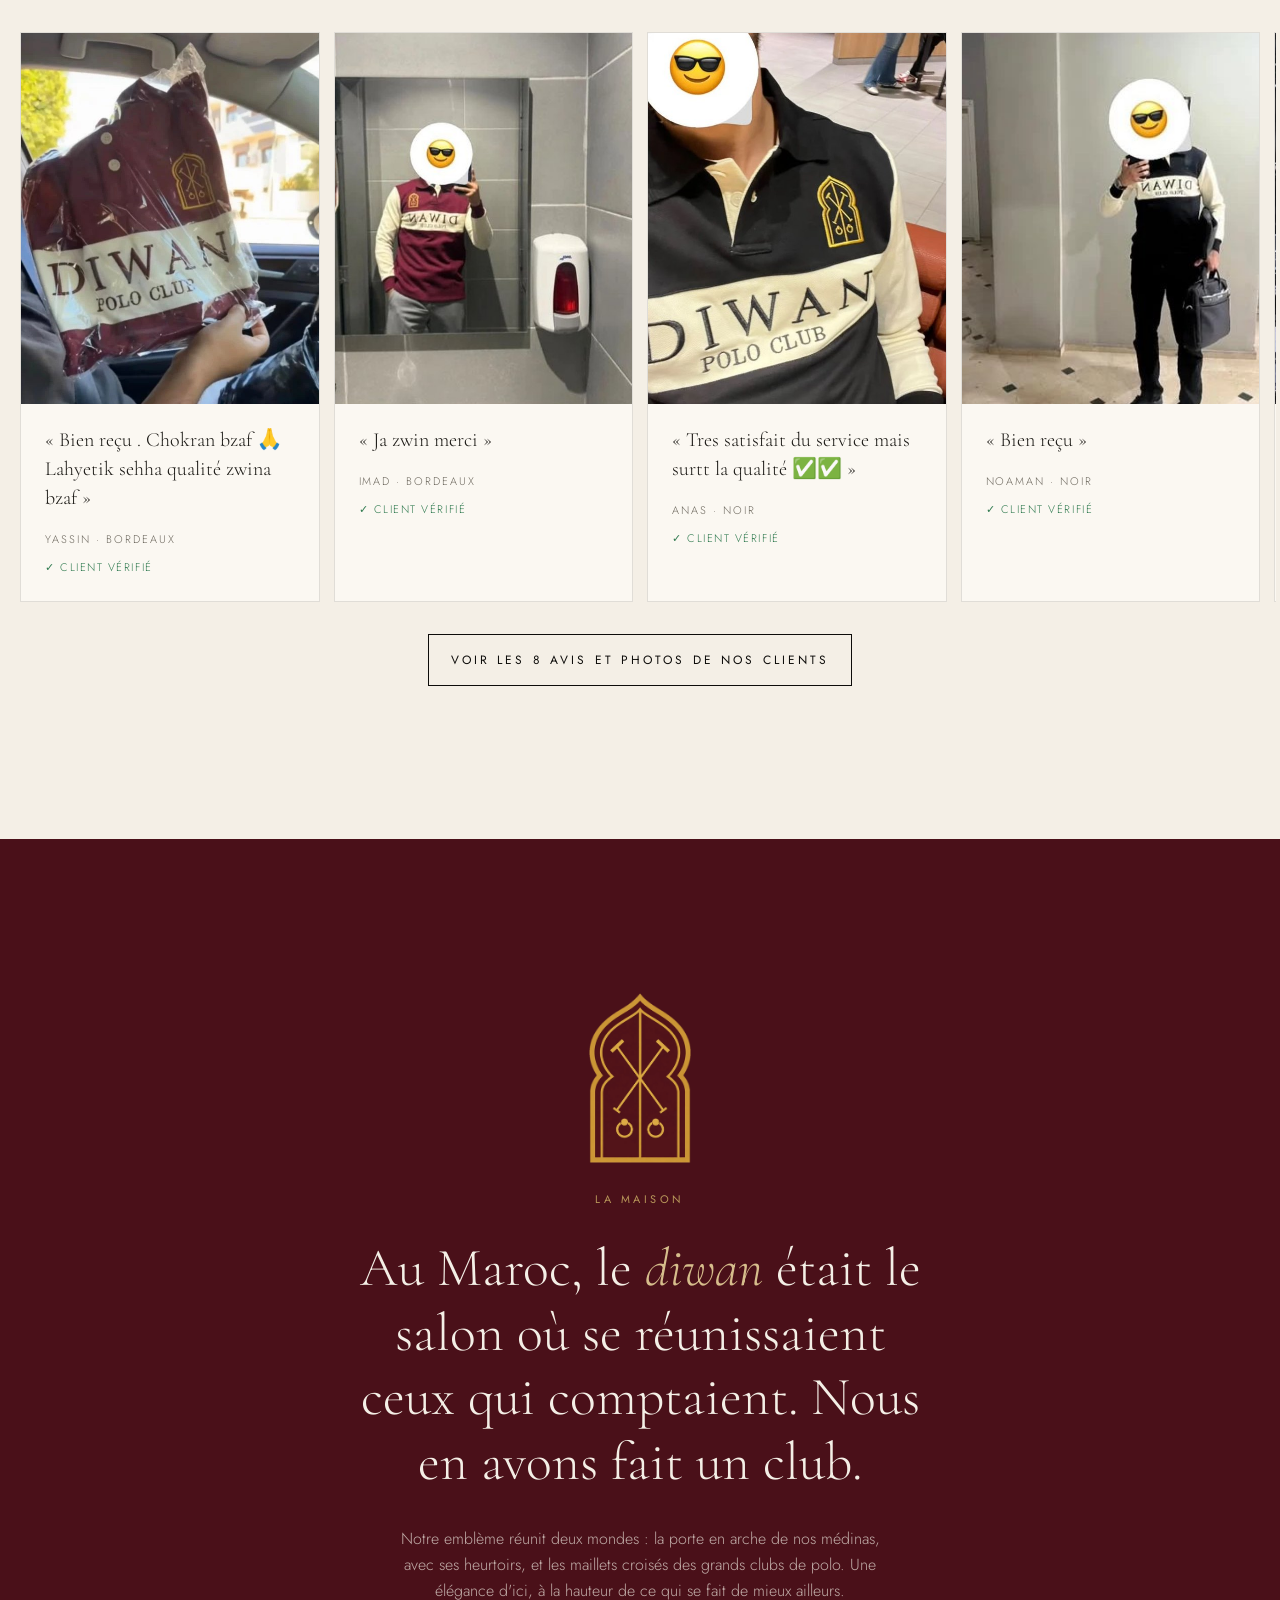
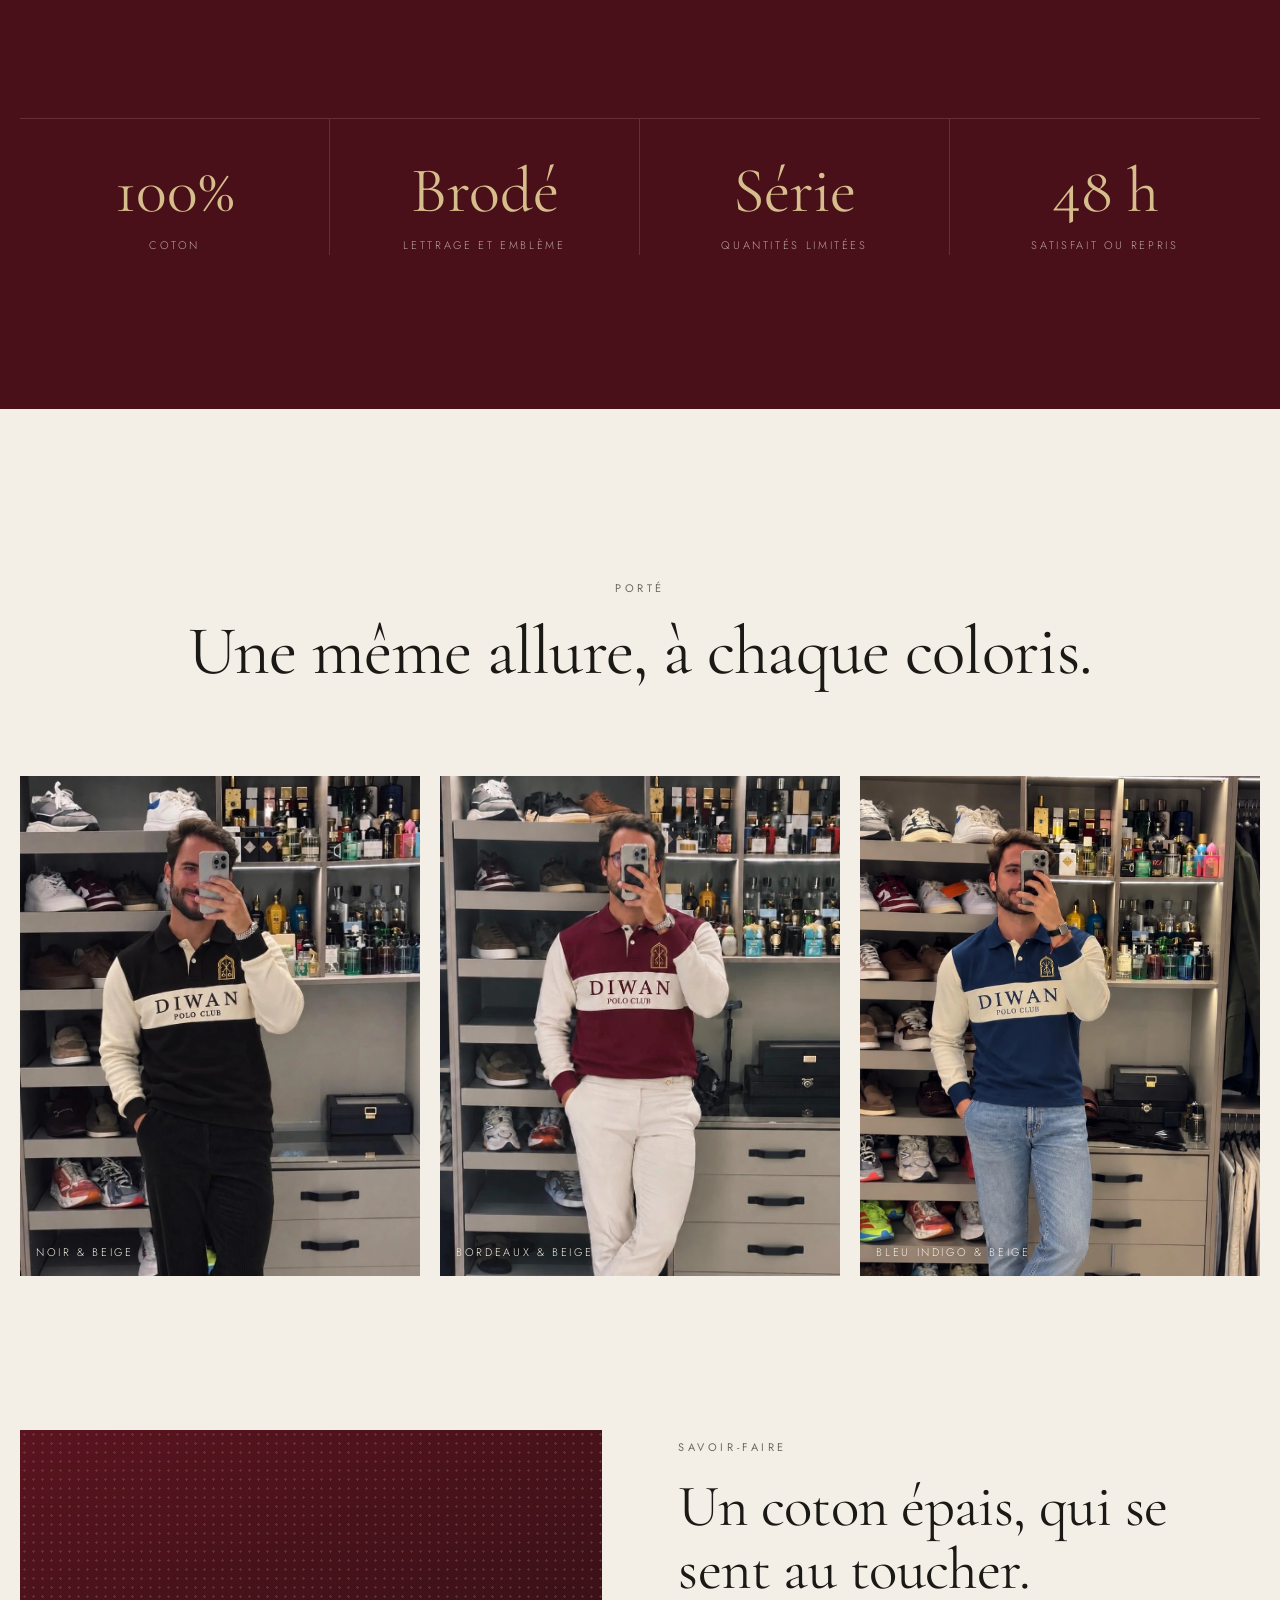
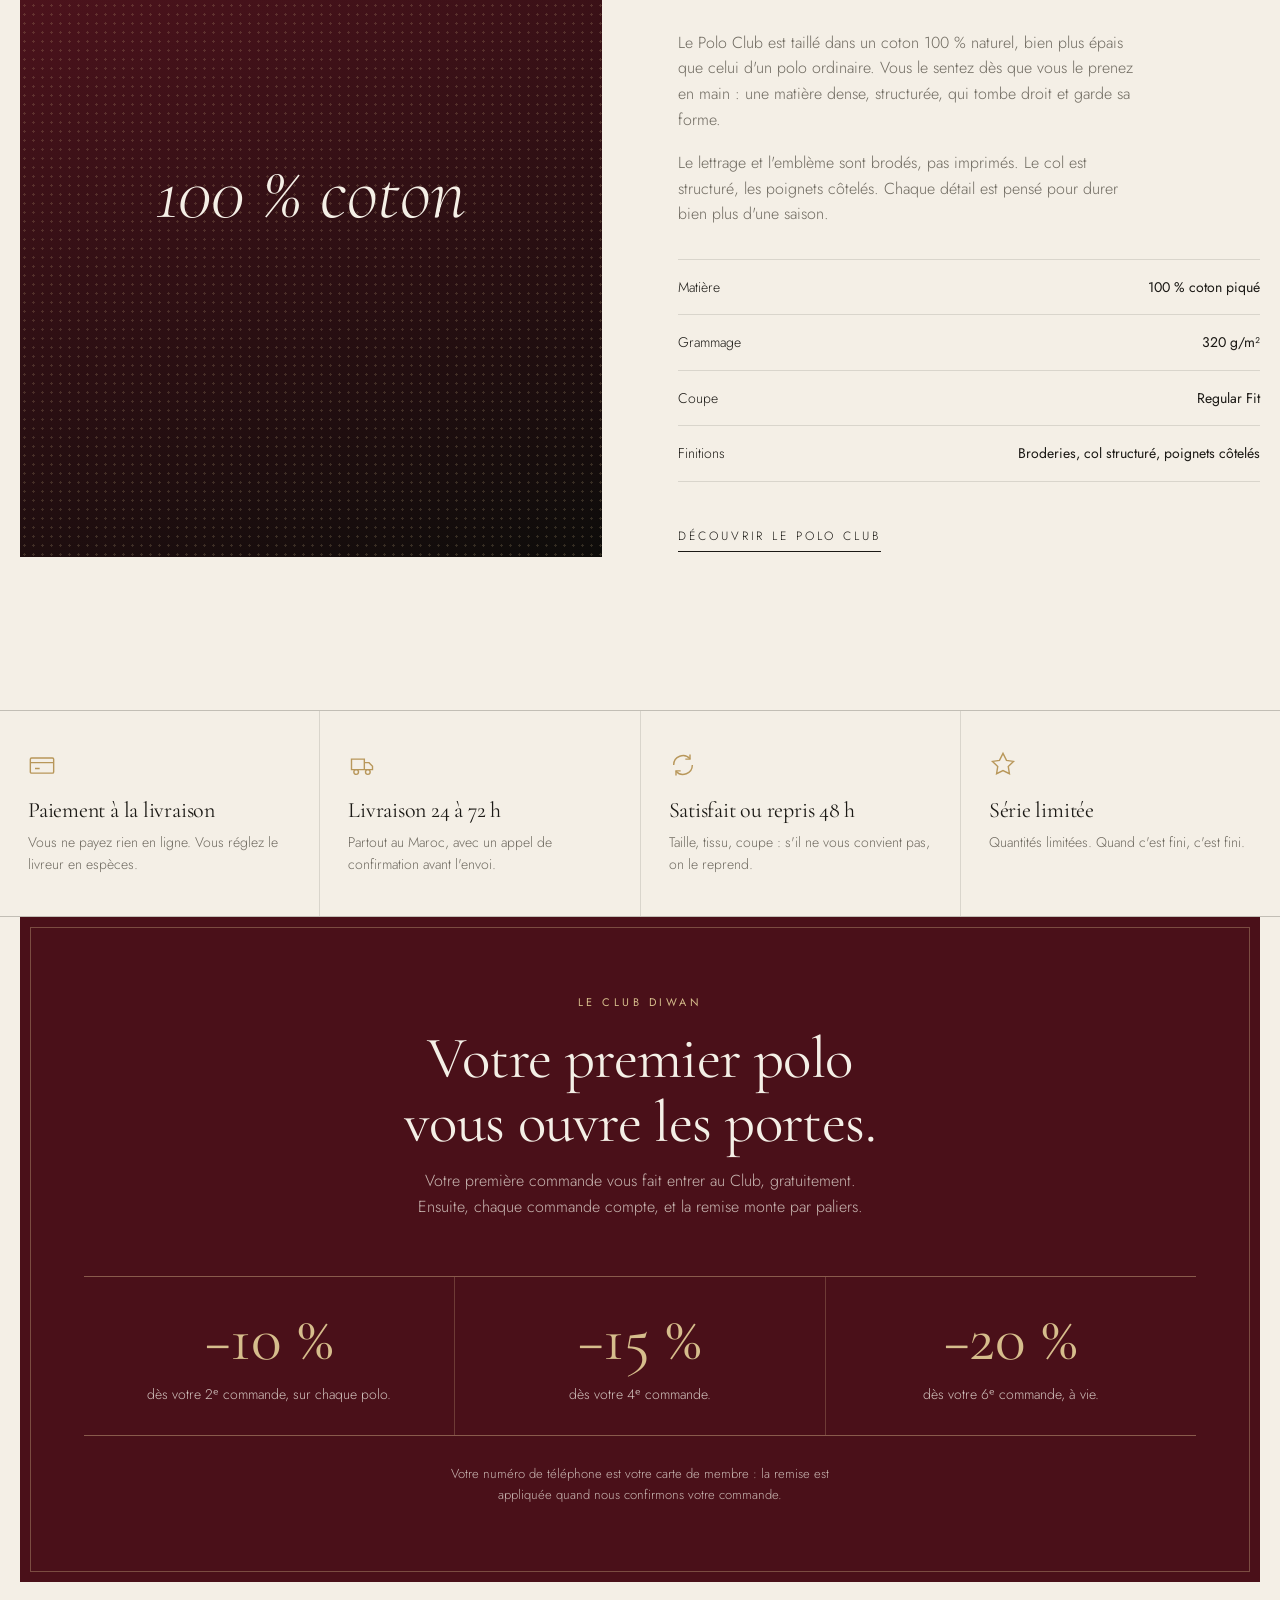
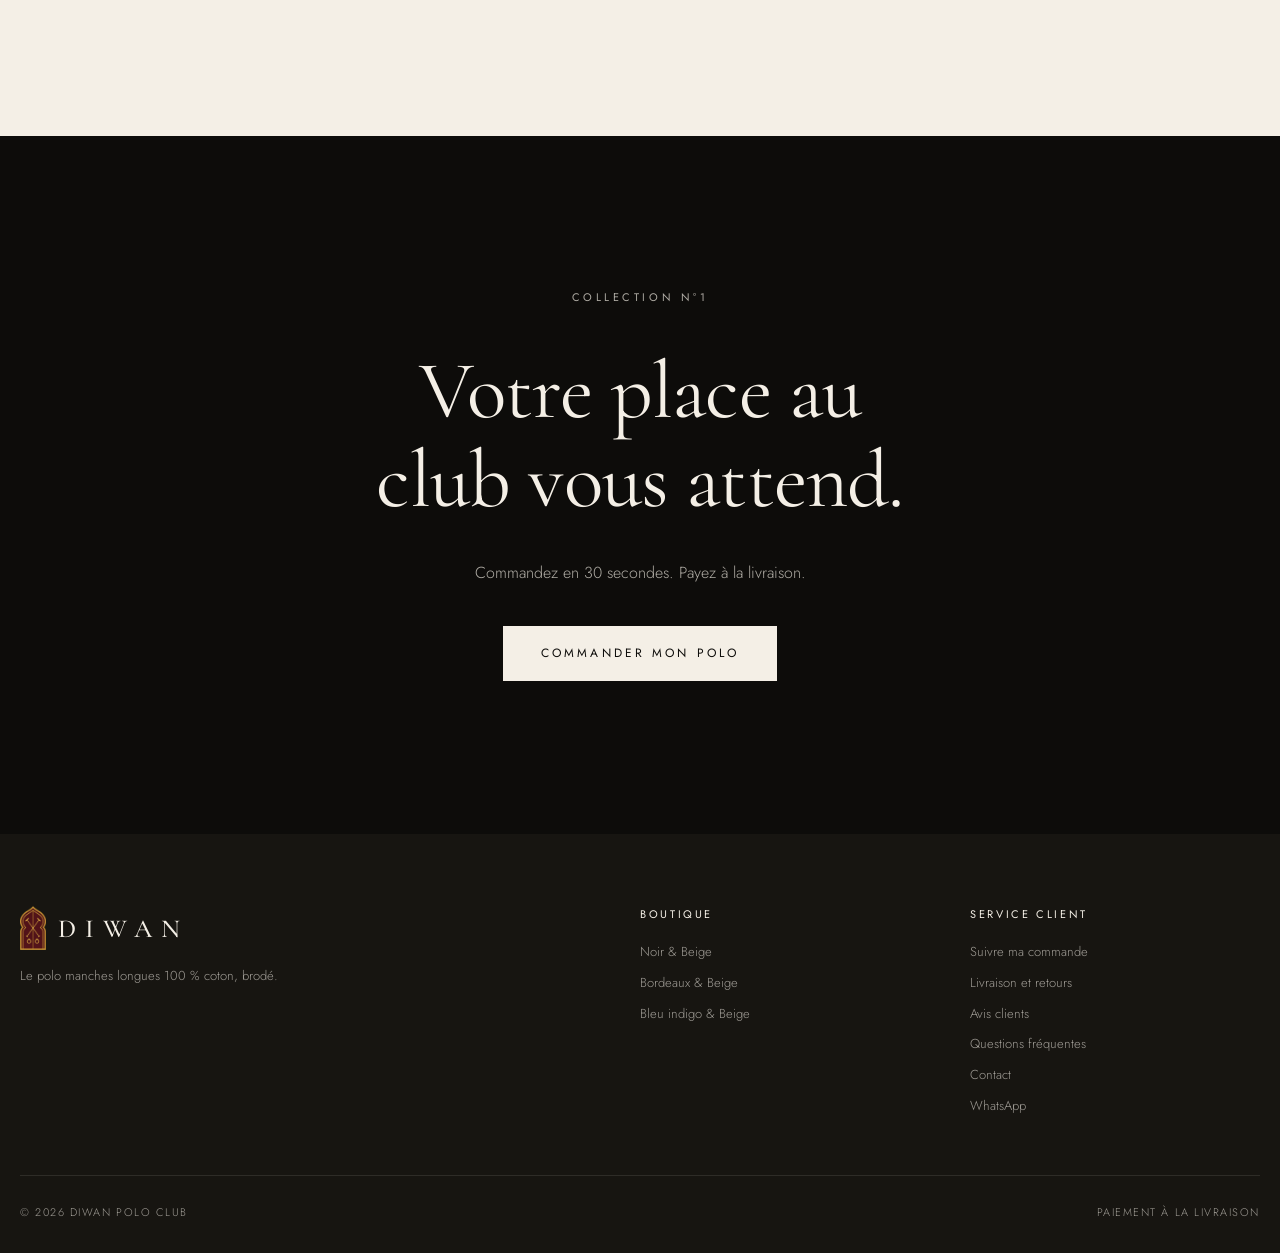
==== commit 8849891b: "Lien « Suivi » (icône colis) en haut de toutes les pages, vers la page de suivi de commande Co-Autho" ====
--- a/index.html
+++ b/index.html
@@ -15,7 +15,7 @@
   <link rel="preconnect" href="https://fonts.googleapis.com">
   <link rel="preconnect" href="https://fonts.gstatic.com" crossorigin>
   <link href="https://fonts.googleapis.com/css2?family=Cormorant+Garamond:ital,wght@0,400;0,500;0,600;1,400&family=Jost:wght@300;400;500&display=swap" rel="stylesheet">
-  <link rel="stylesheet" href="css/style.css?v=64">
+  <link rel="stylesheet" href="css/style.css?v=65">
   <script type="application/ld+json">{"@context":"https://schema.org","@type":"OnlineStore","name":"DIWAN POLO CLUB","url":"https://diwanclub.ma/","logo":"https://diwanclub.ma/assets/logo.png","areaServed":"MA"}</script>
 </head>
 <body data-page="accueil">
@@ -33,7 +33,7 @@
         <img class="embleme" src="assets/logo.png" alt="" width="239" height="400">
         <span>DIWAN</span>
       </a>
-      <div class="entete-droite"><a href="produit.html" class="btn-entete"><span>Commander</span></a></div>
+      <div class="entete-droite"><a href="suivi.html" class="lien-suivi" aria-label="Suivre ma commande" title="Suivre ma commande"><svg viewBox="0 0 24 24" aria-hidden="true"><path d="M3 7.5 12 3l9 4.5v9L12 21l-9-4.5z"/><path d="M3 7.5 12 12l9-4.5M12 12v9"/></svg><span>Suivi</span></a><a href="produit.html" class="btn-entete"><span>Commander</span></a></div>
     </div>
   </header>
 
@@ -183,7 +183,7 @@
     <svg viewBox="0 0 32 32"><path d="M16 3a13 13 0 0 0-11.2 19.6L3 29l6.6-1.7A13 13 0 1 0 16 3zm0 23.7a10.7 10.7 0 0 1-5.5-1.5l-.4-.2-3.9 1 1-3.8-.2-.4A10.7 10.7 0 1 1 16 26.7zm5.9-8c-.3-.2-1.9-.9-2.2-1s-.5-.2-.7.2-.8 1-1 1.2-.4.2-.7.1a8.8 8.8 0 0 1-4.4-3.8c-.3-.6.3-.5 1-1.7.1-.2 0-.4 0-.5l-1-2.4c-.3-.6-.5-.5-.7-.5h-.6a1.2 1.2 0 0 0-.9.4 3.6 3.6 0 0 0-1.1 2.7 6.3 6.3 0 0 0 1.3 3.3 14.4 14.4 0 0 0 5.5 4.9c2 .9 2.8 1 3.9.8a3.3 3.3 0 0 0 2.1-1.5 2.7 2.7 0 0 0 .2-1.5c-.1-.1-.3-.2-.6-.3z"/></svg>
   </a>
 
-  <script src="js/config.js?v=64"></script>
-  <script src="js/app.js?v=64"></script>
+  <script src="js/config.js?v=65"></script>
+  <script src="js/app.js?v=65"></script>
 </body>
 </html>
--- a/css/style.css
+++ b/css/style.css
@@ -58,7 +58,11 @@
 .nav a { position: relative; }
 .nav a::after { content: ""; position: absolute; left: 0; bottom: -4px; height: 1px; width: 0; background: currentColor; transition: width 0.4s var(--ease); }
 .nav a:hover::after { width: 100%; }
-.entete-droite { display: flex; justify-content: flex-end; }
+.entete-droite { display: flex; justify-content: flex-end; align-items: center; gap: 18px; }
+/* Lien vers la page de suivi de commande, à côté de « Commander » */
+.lien-suivi { display: inline-flex; align-items: center; gap: 8px; font-size: 11px; letter-spacing: .22em; text-transform: uppercase; }
+.lien-suivi svg { width: 20px; height: 20px; fill: none; stroke: currentColor; stroke-width: 1.4; stroke-linejoin: round; }
+@media (max-width: 899px) { .lien-suivi span { display: none; } .entete-droite { gap: 12px; } }
 .btn-entete { font-size: 11px; letter-spacing: 0.22em; text-transform: uppercase; border: 1px solid currentColor; padding: 10px 18px; transition: 0.3s; }
 .btn-entete:hover { background: currentColor; }
 .btn-entete:hover span { color: var(--noir); }
